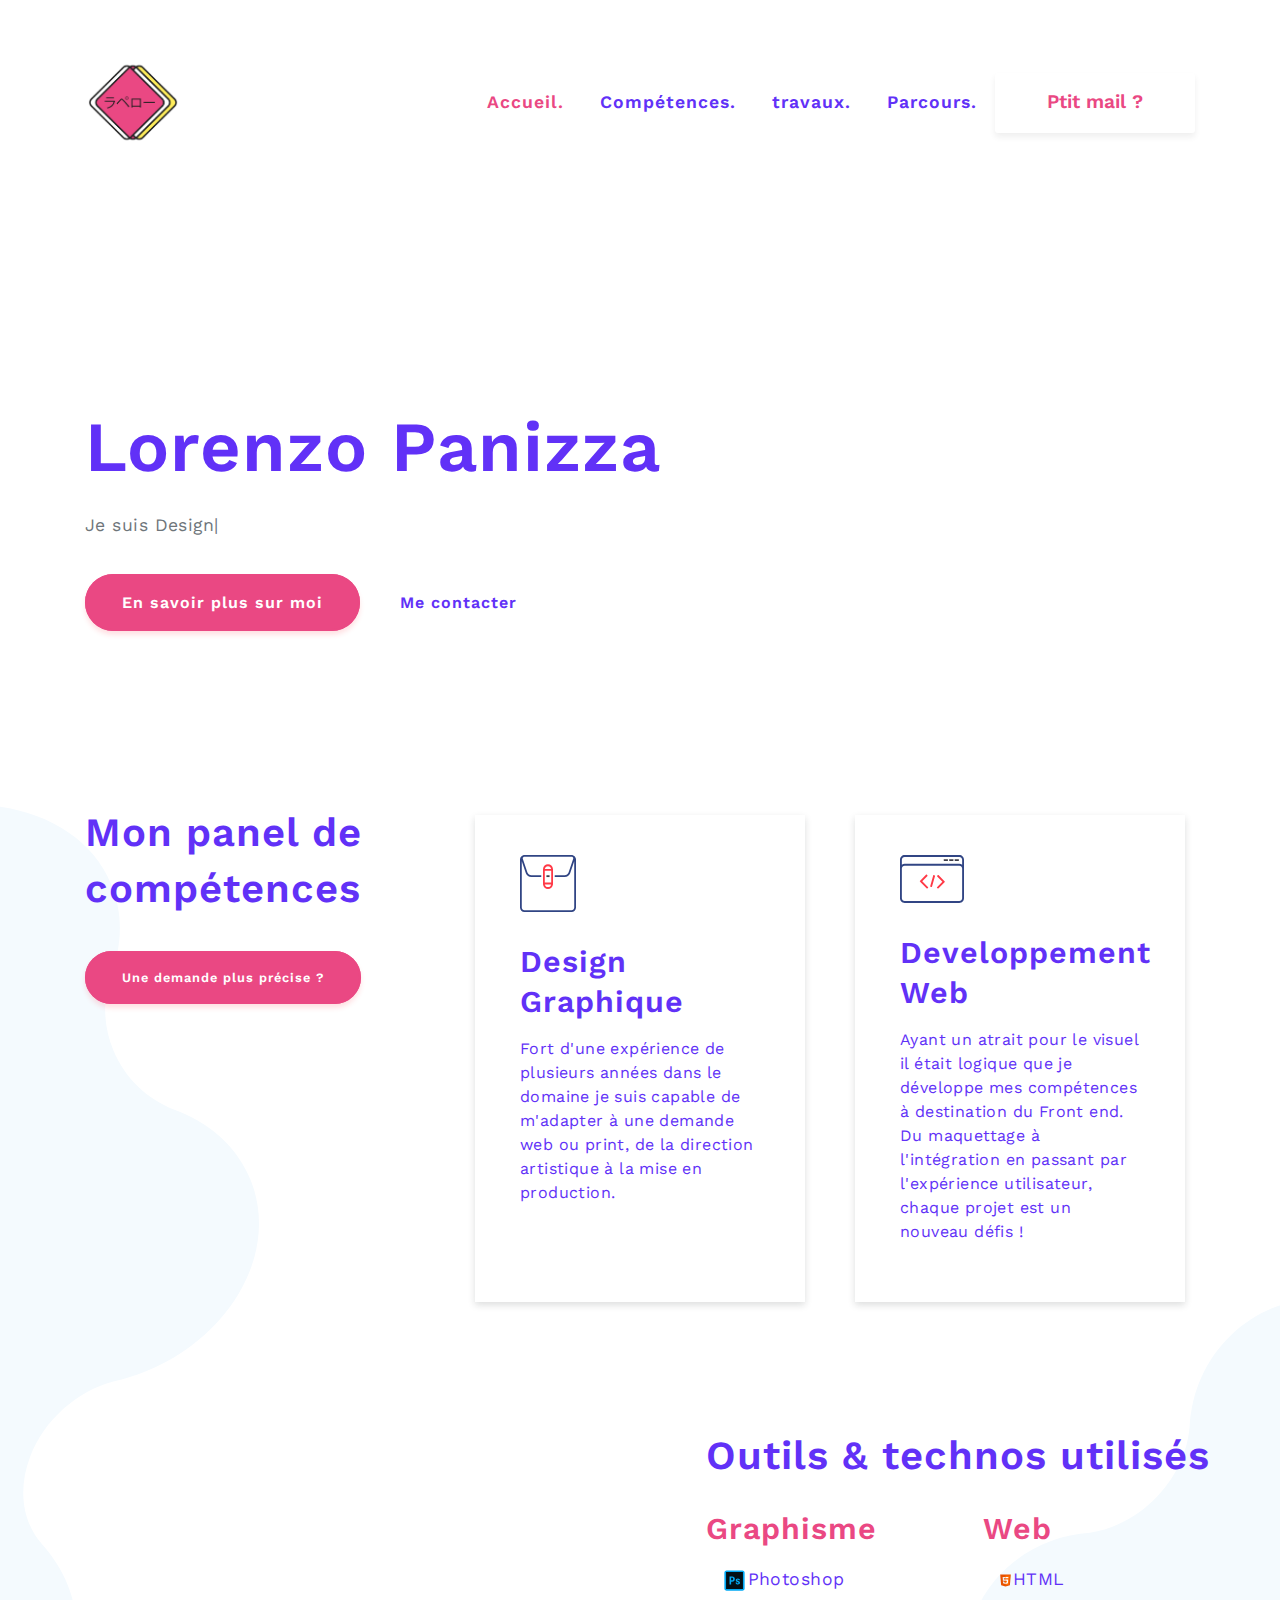
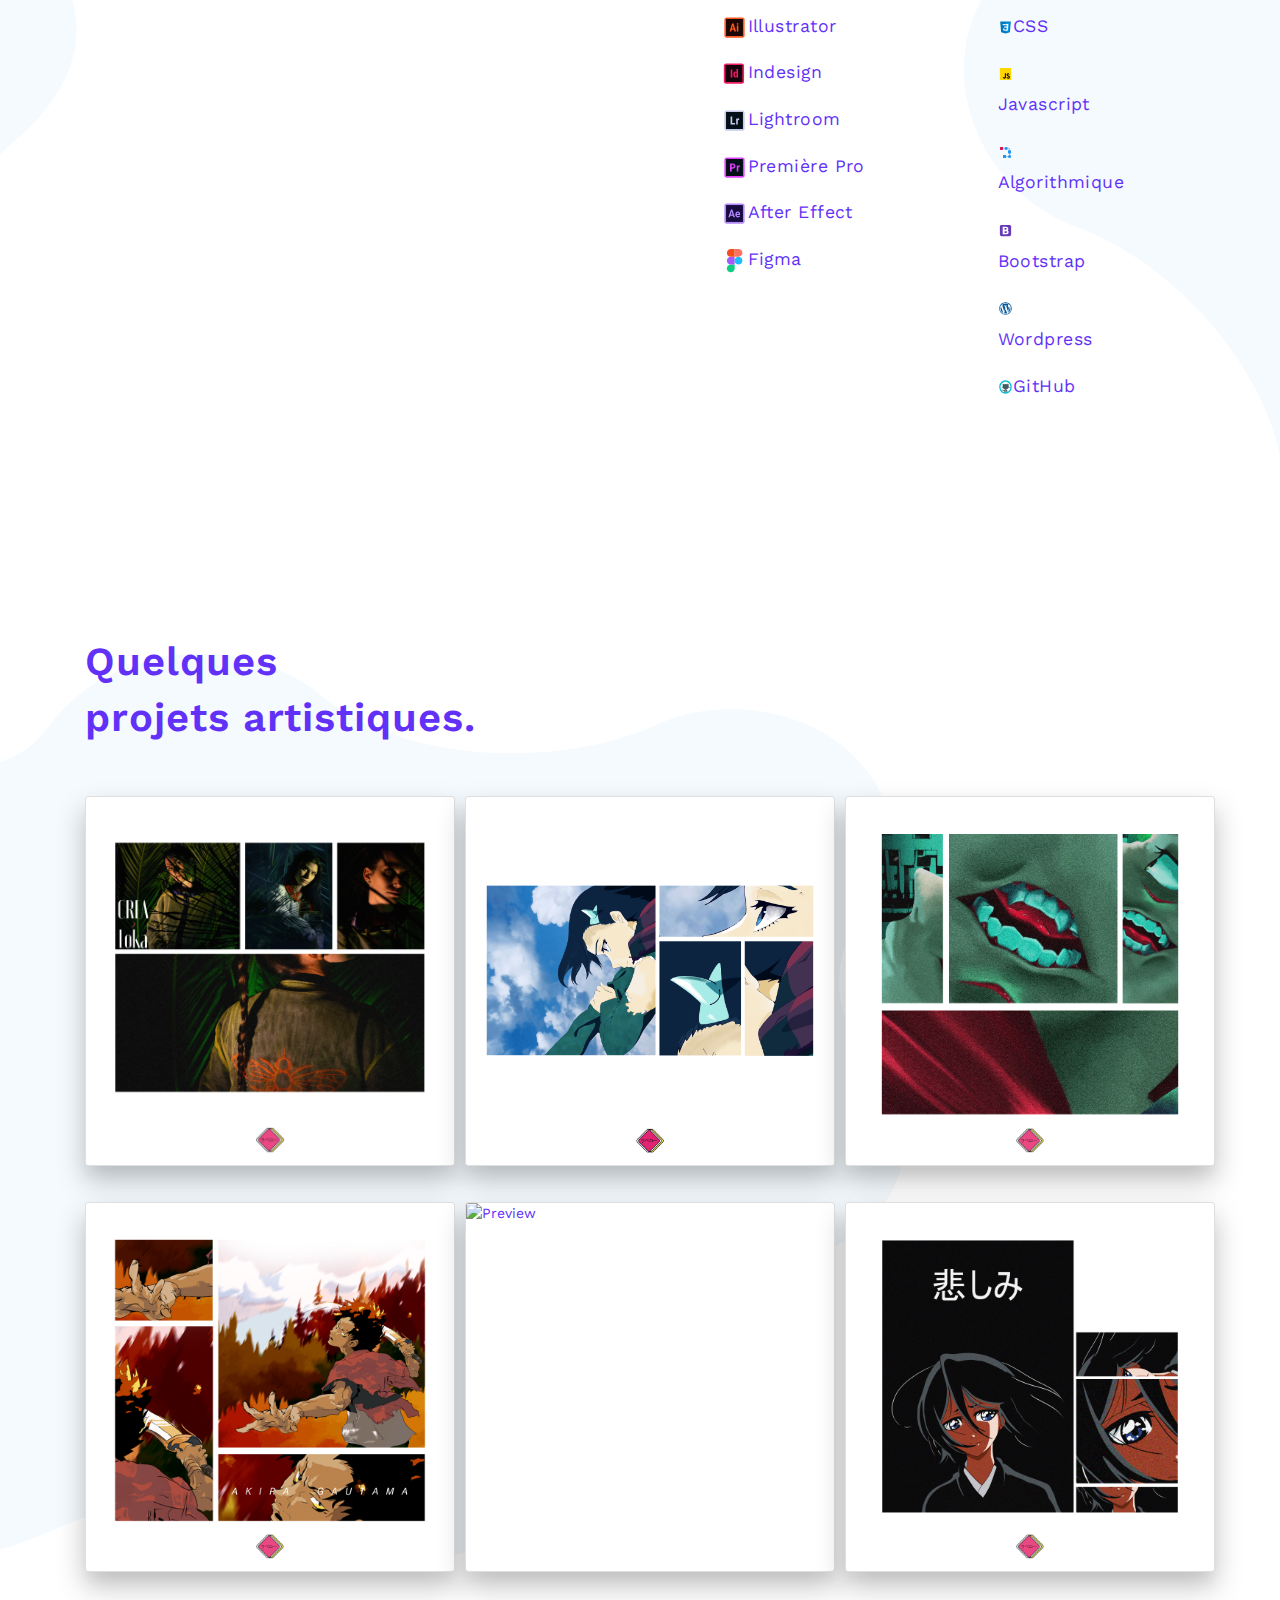
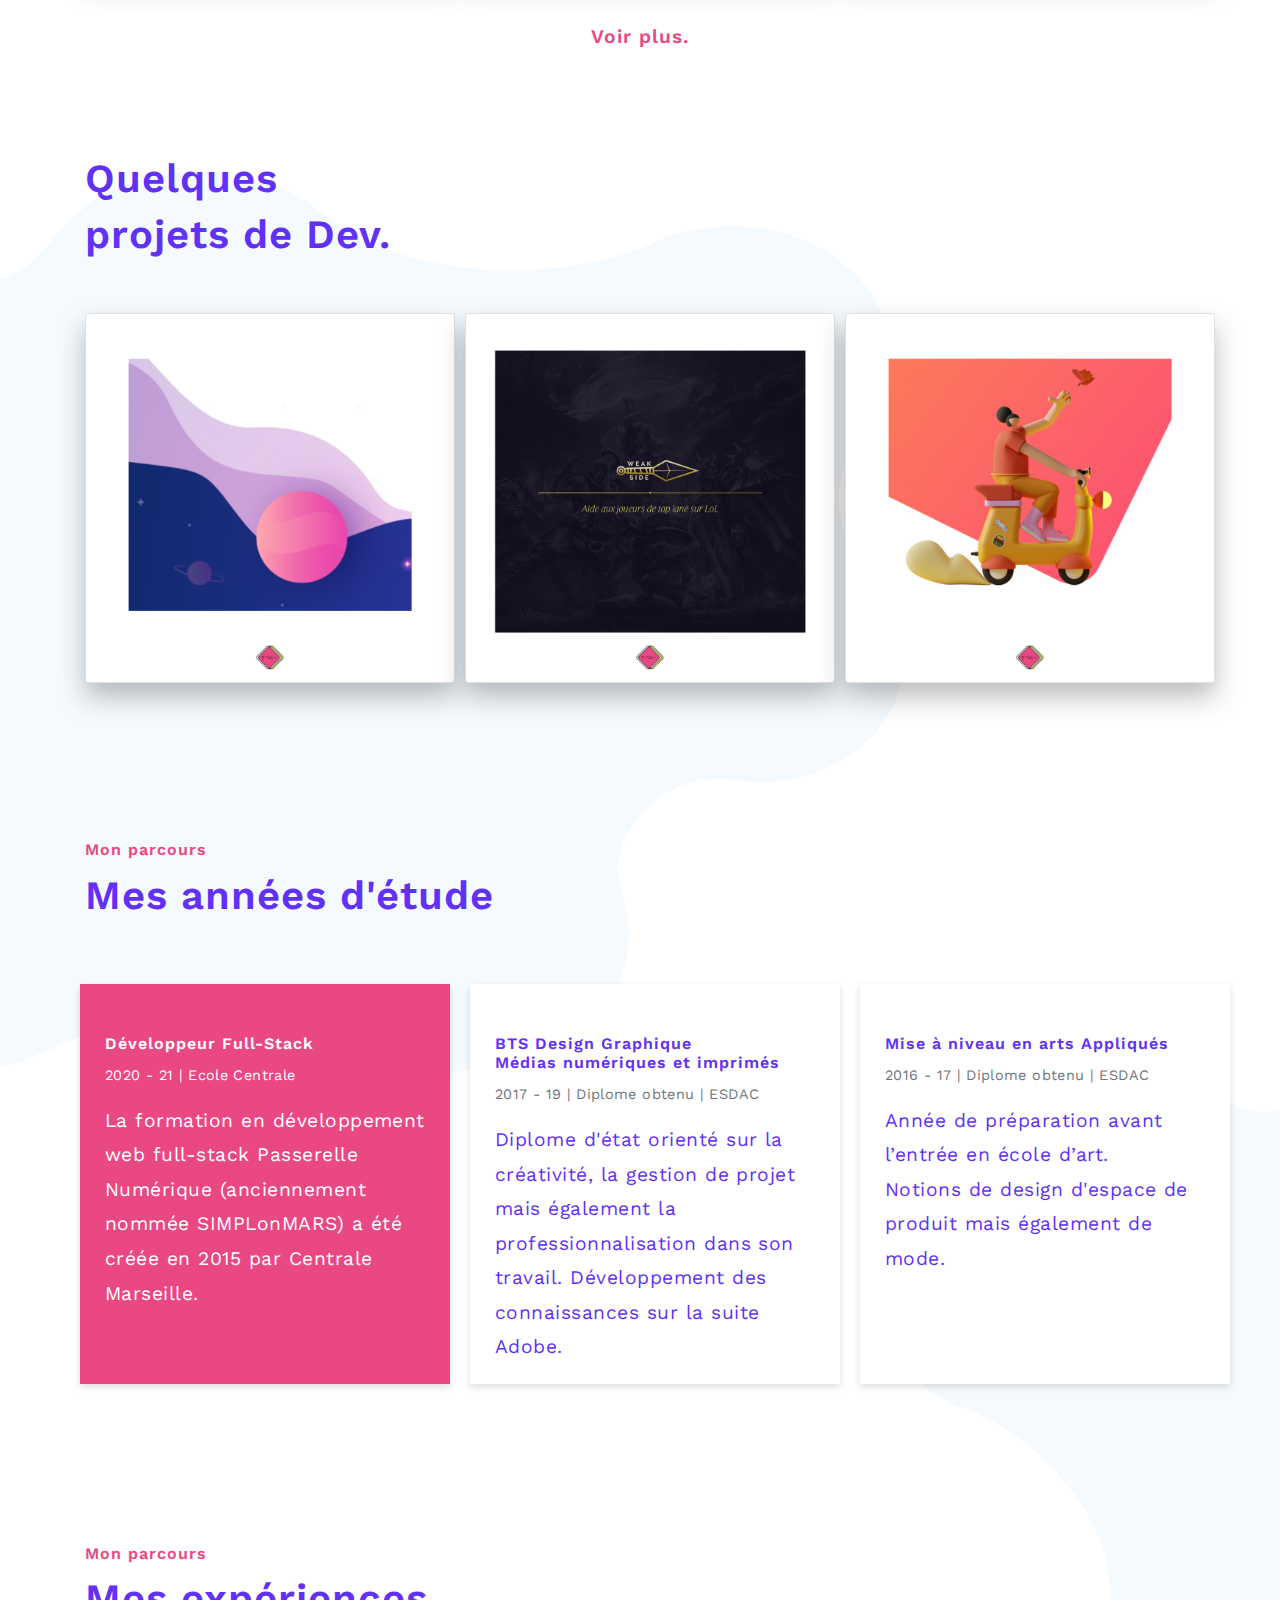
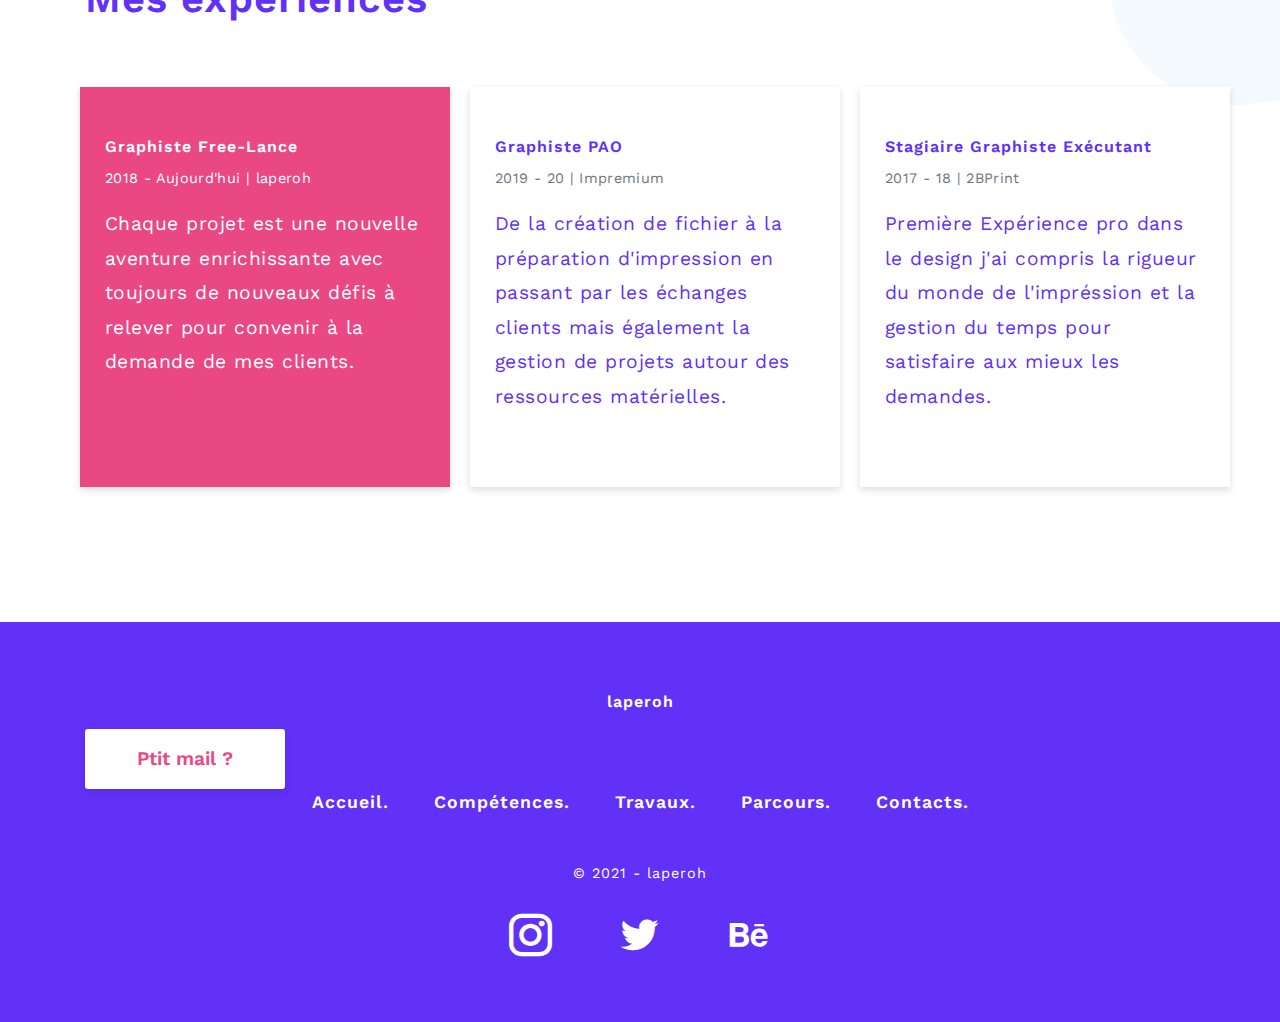
==== index.html @ efb1e1cf "update btn" ====
<!DOCTYPE html>
<html lang="en">

<head>
    <!-- Metas -->
    <meta http-equiv="content-type" content="text/html; charset=utf-8" />
    <meta name="viewport" content="width=device-width, initial-scale=1.0">

    <!-- Links -->
    <link rel="icon" type="image/png" href="images/logo.png" />
    <link href="https://fonts.googleapis.com/css?family=Work+Sans:400,600&display=swap" rel="stylesheet">
    <link rel="stylesheet" href="icofont.min.css">
    <link href="css/bootstrap.min.css" rel="stylesheet" />
    <link href="css/slick.css" rel="stylesheet" />

    <link href="css/main.css" rel="stylesheet" />
    <!-- Document Title -->
    <title>Lorenzo AP | Portfolio</title>
</head>

<body>
    <!-- HEADER SECTION -->
    <header id="home">
        <div class="container">
            <nav class="navbar navbar-expand-lg navbar-light ">

                <a class="navbar-brand" href="#"><img class="logo" src="images/logo.png" alt=""></a>
                <button class="navbar-toggler" type="button" data-toggle="collapse" data-target="#navbarSupportedContent" aria-controls="navbarSupportedContent" aria-expanded="false" aria-label="Toggle navigation">
          <div class="interactive-menu-button">
            <a href="#">
              <span>Menu</span>
            </a>
          </div>
        </button>
                <div class="collapse navbar-collapse" id="navbarSupportedContent">
                    <ul class="navbar-nav mr-auto">
                        <li class="nav-item active">
                            <!-- Nav Link -->
                            <a class="nav-link" data-scroll href="#home">Accueil.<span class="sr-only">(current)</span></a>
                        </li>
                        <li class="nav-item">
                            <!-- Nav Link -->
                            <a class="nav-link" data-scroll href="#about-us">Compétences.</a>
                        </li>
                        <li class="nav-item">
                            <!-- Nav Link -->
                            <a class="nav-link" data-scroll href="#portfolio">travaux.</a>
                        </li>
                        <li class="nav-item">
                            <!-- Nav Link -->
                            <a class="nav-link" data-scroll href="#blog">Parcours.</a>
                        </li>

                    </ul>
                    <form data-scroll href="#contact-us" class="contact-btn form-inline my-2 my-lg-0">
                        <!-- Mail -->
                        <a href="mailto:lorenzoapdesign@hotmail.com"><button>Ptit mail ?</button></a>
                    </form>
                </div>
            </nav>
        </div>
        <!-- Header -->
        <div class="container-fluid hero">
            <img class="hero-img" src="images/anim-header.gif" alt="">
            <div class="container">

                <div class="hero-container" data-aos="fade-in">
                    <h1>Lorenzo Panizza</h1>
                    <p>Je suis <span class="typed" data-typed-items="Designer, Developpeur, Freelancer, Photographe, Astronaute, Mid Laner"></span></p>
                </div>
                </script>
                <!-- Texte header -->

                <div class="hero-btns">
                    <!-- Hero Btn First -->
                    <a data-scroll href="#about-us">En savoir plus sur moi</a>
                    <!-- Hero Btn Second -->
                    <a data-scroll href="#contact-us">Me contacter</a>
                </div>
            </div>
        </div>
    </header>
    <!-- Compétences -->
    <section id="about-us" class="services">
        <div class="container-fluid">
            <div class="side-img">
                <img src="images/aside.svg" alt="">
            </div>
            <div class="side2-img">
                <img src="images/aside2.svg" alt="">
            </div>
            <div class="container">
                <div class="row">
                    <div class="col-12 col-sm-12 col-lg-4 service-txt">
                        <h2>Mon panel de compétences</h2>
                        <div class="hero-btns service-btn">
                            <a data-scroll href="#contact-us">Une demande plus précise ?</a>
                        </div>
                    </div>
                    <div class="col-12 col-sm-6 col-lg-4">
                        <div class="service-box box-set">
                            <img src="images/service-icon1.svg" alt="">
                            <!-- Service Title -->
                            <h3>Design Graphique</h3>
                            <!-- Replace Patch to Image Under -->
                            <p>Fort d'une expérience de plusieurs années dans le domaine je suis capable de m'adapter à une demande web ou print, de la direction artistique à la mise en production.</p>
                        </div>
                    </div>
                    <div class="col-12 col-sm-6 col-lg-4">
                        <div class="service-box box-set">
                            <img src="images/service-icon2.svg" alt="">
                            <!-- Service Title -->
                            <h3>Developpement Web</h3>
                            <!-- Service Info -->
                            <p>Ayant un atrait pour le visuel il était logique que je développe mes compétences à destination du Front end. Du maquettage à l'intégration en passant par l'expérience utilisateur, chaque projet est un nouveau défis !</p>
                        </div>
                    </div>
                </div>
            </div>
        </div>
    </section>
    <!-- ABOUT SECTION -->
    <section class="about">
        <div class="">
            <div class="row">
                <div class="col-6 col-sm-6 col-lg-6 list-div">
                    <img src="images/anim-compétences.gif" alt="">
                </div>

                <div class="col-6 col-sm-6 col-lg-6 list-div">
                    <h2>Outils & technos utilisés</h2>
                    <div class="row">

                        <div class="col-12 col-lg-6">
                            <div class="photobox photobox_type10">
                                <h3 style="color:#ea4883;">Graphisme</h3>
                                <div class="col-8">

                                    <ul>
                                        <li>

                                            <p> <img class="icone-logiciel" src="images/icones/icons8-adobe-photoshop.svg" alt="">Photoshop</p>
                                        </li>
                                        <li>
                                            <p> <img class="icone-logiciel" src="images/icones/icons8-adobe-illustrator.svg" alt="">Illustrator</p>
                                        </li>
                                        <li>
                                            <p><img class="icone-logiciel" src="images/icones/icons8-adobe-indesign.svg" alt="">Indesign</p>
                                        </li>
                                        <li>
                                            <p><img class="icone-logiciel" src="images/icones/icons8-adobe-lightroom.svg" alt="">Lightroom</p>
                                        </li>
                                        <li>
                                            <p><img class="icone-logiciel" src="images/icones/icons8-adobe-premiere-pro.svg" alt="">Première Pro</p>
                                        </li>
                                        <li>
                                            <p><img class="icone-logiciel" src="images/icones/icons8-adobe-after-effects.svg" alt="">After Effect</p>
                                        </li>
                                        <li>
                                            <p> <img class="icone-logiciel" src="images/icones/Figma.svg" alt="">Figma</p>
                                        </li>
                                    </ul>

                                </div>
                            </div>
                        </div>
                        <div class="col-12 col-lg-4 ">
                            <div class="photobox photobox_type10">

                                <h3 style="color:#ea4883;">Web</h3>
                                <div class="col-8">
                                    <ul>
                                        <li>
                                            <p> <img class="icone-logiciel" src="images/icones/icons8-html-5.svg" alt="">HTML</p>
                                        </li>
                                        <li>
                                            <p> <img class="icone-logiciel" src="images/icones/icons8-css3.svg" alt="">CSS</p>
                                        </li>
                                        <li>
                                            <p> <img class="icone-logiciel" src="images/icones/icons8-javascript.svg" alt="">Javascript</p>
                                        </li>
                                        <li>
                                            <p> <img class="icone-logiciel" src="images/icones/icons8-tâches-en-série-96.png" alt="">Algorithmique</p>
                                        </li>
                                        <li>
                                            <p> <img class="icone-logiciel" src="images/icones/icons8-bootstrap.svg" alt="">Bootstrap</p>
                                        </li>
                                        <li>
                                            <p> <img class="icone-logiciel" src="images/icones/icons8-wordpress.svg" alt="">Wordpress</p>
                                        </li>
                                        <li>
                                            <p> <img class="icone-logiciel" src="images/icones/icons8-github.svg" alt="">GitHub</p>
                                        </li>
                                    </ul>

                                </div>
                            </div>
                        </div>
                    </div>
                </div>

            </div>
    </section>
    <!-- PORTFOLIO SECTION GRAPHISME -->
    <section id="portfolio" class="portfolio">
        <div class="container-fluid">
            <div class="portfolio-aside">
                <img src="images/aside3.svg" alt="">
            </div>
            <div class="container">
                <div class="row">
                    <div class="col-12">
                        <h2>Quelques<br>projets artistiques.</h2>
                    </div>
                </div>
                <div class="row">
                    <div class="col-12 col-lg-4 work-box">
                        <div class="photobox photobox_type10">
                            <div class="photobox__previewbox card card-4">
                                <!-- Replace Patch to Image Under -->
                                <img src="images/projets-graphisme/shootingCreaLoka.jpg" class="photobox__preview" alt="Preview">
                                <!-- Replace Image Title Under -->
                                <span class="photobox__label">Shooting Photos | DA</span>
                                <span class="photobox__label" style="top:60%;"><a href="projet/projet1.html" style="color:white">En savoir plus</a></span>
                            </div>
                        </div>
                    </div>
                    <div class="col-12 col-lg-4 work-box">
                        <div class="photobox photobox_type10">
                            <div class="photobox__previewbox card card-4">
                                <!-- Replace Patch to Image Under -->
                                <img src="images/projets-graphisme/noel-dessin.jpg" class="photobox__preview" alt="Preview">
                                <!-- Replace Image Title Under -->
                                <span class="photobox__label">Peinture digitale</span>
                                <span class="photobox__label" style="top:60%;"><a href="" style="color:white">En savoir plus</a></span>
                            </div>
                        </div>
                    </div>
                    <div class="col-12 col-lg-4 work-box">
                        <div class="photobox photobox_type10">
                            <div class="photobox__previewbox card card-4">
                                <!-- Replace Patch to Image Under -->
                                <img src="images/projets-graphisme/itadori-dessin.jpg" class="photobox__preview" alt="Preview">
                                <!-- Replace Image Title Under -->
                                <span class="photobox__label">Peinture digitale</span>
                                <span class="photobox__label" style="top:60%;"><a href="" style="color:white">En savoir plus</a></span>
                            </div>
                        </div>
                    </div>
                </div>
                <div class="row">
                    <div class="col-12 col-lg-4 work-box">
                        <div class="photobox photobox_type10">
                            <div class="photobox__previewbox card card-4">
                                <!-- Replace Patch to Image Under -->
                                <img src="images/projets-graphisme/akira-dessin.jpg" class="photobox__preview" alt="Preview">
                                <!-- Replace Image Title Under -->
                                <span class="photobox__label">Peinture digitale <br>Pochette d'album</span>
                                <span class="photobox__label" style="top:60%;"><a href="" style="color:white">En savoir plus</a></span>
                            </div>
                        </div>
                    </div>
                    <div class="col-12 col-lg-4 work-box">
                        <div class="photobox photobox_type10">
                            <div class="photobox__previewbox card card-4">
                                <!-- Replace Patch to Image Under -->
                                <img src="images/projets-graphisme/akira2-dessin.jpg" class="photobox__preview" alt="Preview">
                                <!-- Replace Image Title Under -->
                                <span class="photobox__label">Peinture digitale <br>Pochette d'album</span>
                                <span class="photobox__label" style="top:60%;"><a href="" style="color:white">En savoir plus</a></span>
                            </div>
                        </div>
                    </div>

                    <div class="col-12 col-lg-4 work-box">
                        <div class="photobox photobox_type10">
                            <div class="photobox__previewbox card card-4">
                                <!-- Replace Patch to Image Under -->
                                <img src="images/projets-graphisme/rukia.jpg" class="photobox__preview" alt="Preview">


                                <!-- Replace Image Title Under -->
                                <span class="photobox__label">Peinture digitale</span>
                                <span class="photobox__label" style="top:60%;"><a href="" style="color:white">En savoir plus</a></span>
                            </div>
                        </div>
                    </div>
                </div>
                <!-- Hidden Images From Portfolio -->
                <div id="hiden-gallery" class="hide">
                    <div class="row">
                        <div class="col-12 col-lg-4 work-box">
                            <div class="photobox photobox_type10">
                                <div class="photobox__previewbox card card-4">
                                    <!-- Replace Patch to Image Under -->
                                    <img src="images/projets-graphisme/mind-typo.jpg" class="photobox__preview" alt="Preview">
                                    <!-- Replace Image Title Under -->
                                    <span class="photobox__label">Travail Typographique</span>
                                    <span class="photobox__label" style="top:60%;"><a href="" style="color:white">En savoir plus</a></span>
                                </div>
                            </div>
                        </div>

                        <div class="col-12 col-lg-4 work-box">
                            <div class="photobox photobox_type10">
                                <div class="photobox__previewbox card card-4">
                                    <!-- Replace Patch to Image Under -->
                                    <img src="images/projets-graphisme/dexter-typo.jpg" class="photobox__preview" alt="Preview">
                                    <!-- Replace Image Title Under -->
                                    <span class="photobox__label">Travail Typographique</span>
                                    <span class="photobox__label" style="top:60%;"><a href="" style="color:white">En savoir plus</a></span>
                                </div>
                            </div>
                        </div>
                        <div class="col-12 col-lg-4 work-box">
                            <div class="photobox photobox_type10">
                                <div class="photobox__previewbox card card-4">
                                    <!-- Replace Patch to Image Under -->
                                    <img src="images/projets-graphisme/lucifer-typo.jpg" class="photobox__preview" alt="Preview">
                                    <!-- Replace Image Title Under -->
                                    <span class="photobox__label">Travail Typographique</span>
                                    <span class="photobox__label" style="top:60%;"><a href="" style="color:white">En savoir plus</a></span>
                                </div>
                            </div>
                        </div>

                    </div>
                </div>
            </div>
        </div>
        </div>
        <div class="row">
            <div class="col-12 more-btn">
                <!-- Show Me More/Less Button -->
                <a class="more-btn-inside">Voir plus.</a>
            </div>
        </div>

    </section>
    <!-- PORTFOLIO SECTION Dev -->

    <section id="portfolio" class="portfolio mb-5">
        <div class="container-fluid mb-5">
            <div class="portfolio-aside">
                <img src="images/aside3.svg" alt="">
            </div>
            <div class="container">
                <div class="row">
                    <div class="col-12">
                        <h2>Quelques<br>projets de Dev.</h2>
                    </div>
                </div>
                <div class="row">
                    <div class="col-12 col-lg-4 work-box">
                        <div class="photobox photobox_type10">
                            <div class="photobox__previewbox card card-4">
                                <!-- Replace Patch to Image Under -->
                                <img src="images/projets-dev/scope.jpg" class="photobox__preview" alt="Preview">
                                <!-- Replace Image Title Under -->
                                <span class="photobox__label"><a class="projet-dev-a" href="https://pn-promo7.github.io/ecommerce-lorenzoaper/">Ouvrir le site</a></span>
                                <span class="photobox__label" style="top:60%;"><a href="" style="color:white">En savoir plus</a></span>

                            </div>
                        </div>
                    </div>
                    <div class="col-12 col-lg-4 work-box">
                        <div class="photobox photobox_type10">
                            <div class="photobox__previewbox card card-4">
                                <!-- Replace Patch to Image Under -->
                                <img src="images/projets-dev/weakside.jpg" class="photobox__preview" alt="Preview">
                                <!-- Replace Image Title Under -->
                                <span class="photobox__label"><a class="projet-dev-a" href="https://weakside.fr/">Ouvrir le site</a></span>
                                <span class="photobox__label" style="top:60%;"><a href="" style="color:white">En savoir plus</a></span>
                            </div>
                        </div>
                    </div>
                    <div class="col-12 col-lg-4 work-box">
                        <div class="photobox photobox_type10">
                            <div class="photobox__previewbox card card-4">
                                <!-- Replace Patch to Image Under -->
                                <img src="images/projets-dev/trackit.jpg" class="photobox__preview" alt="Preview">
                                <!-- Replace Image Title Under -->
                                <span class="photobox__label"><a class="projet-dev-a" href="https://dev-trackit.pantheonsite.io/">Ouvrir le site</a></span>
                                <span class="photobox__label" style="top:60%;"><a href="" style="color:white">En savoir plus</a></span>
                            </div>
                        </div>
                    </div>
                </div>
                <div class="row">
                </div>
                <!-- Hidden Images From Portfolio
                <div id="hiden-gallery" class="hide">
                    <div class="row">
                        <div class="col-12 col-lg-4 work-box">
                            <div class="photobox photobox_type10">
                                <div class="photobox__previewbox card card-4">
                                   
                                    <p>Eh bah non lol</p>
                                   
                                    </span>
                                </div>
                            </div>
                        </div>
                    </div>
                </div>

            </div>
        </div>
        </div>
        </div>
        </div> -->
                <!-- <div class="row">
            <div class="col-12 more-btn">
                 Show Me More/Less Button 
                <a class="more-btn-inside">Voir plus.</a>
            </div>
        </div> -->

    </section>





    <!-- BLOG SECTION -->
    <section id="blog" class="blog mt-5">
        <div class="container-fluid mt-5">
            <div class="blog-aside">
                <img src="images/aside4.svg" alt="">
            </div>
            <div class="container">
                <div class="row">
                    <div class="col-12">
                        <h5>Mon parcours</h5>
                        <h2>Mes années d'étude</h2>
                    </div>
                </div>
                <div id="blog-drag" class="row blog-slider">
                    <div class="col-12 col-lg-4 blog-box blog-first">
                        <!-- Blog Post Title -->
                        <h6>Développeur Full-Stack</h6>
                        <!-- Blog Post Date -->
                        <p>2020 - 21 | Ecole Centrale</p>
                        <!-- Blog Post -->
                        <p>La formation en développement web full-stack Passerelle Numérique (anciennement nommée SIMPLonMARS) a été créée en 2015 par Centrale Marseille.</p>
                    </div>
                    <div class="col-12 col-lg-4 blog-box">
                        <!-- Blog Post Title -->
                        <h6>BTS Design Graphique <br>Médias numériques et imprimés</h6>
                        <!-- Blog Post Date -->
                        <p>2017 - 19 | Diplome obtenu | ESDAC</p>
                        <!-- Blog Post -->
                        <p>Diplome d'état orienté sur la créativité, la gestion de projet mais également la professionnalisation dans son travail. Développement des connaissances sur la suite Adobe.</p>
                    </div>
                    <div class="col-12 col-lg-4 blog-box">
                        <!-- Blog Post Title -->
                        <h6>Mise à niveau en arts Appliqués</h6>
                        <!-- Blog Post Date -->
                        <p>2016 - 17 | Diplome obtenu | ESDAC</p>
                        <!-- Blog Post -->
                        <p>Année de préparation avant l’entrée en école d’art. <br>Notions de design d'espace de produit mais également de mode.</p>
                    </div>
                    <!-- Blog Section to be showed on Drag  -->
                    <div class="col-12 col-lg-4 blog-box hiden-blog hide-blog">
                        <!-- Blog Post Title -->
                        <h6> Baccalaureat STMG | Option Mercatique</h6>
                        <!-- Blog Post Date -->
                        <p>2015 - 16</p>
                        <!-- Blog Post -->
                        <p>Découverte des principes fondamentaux de l'activité commerciale : Marketing, analyse de marché, offre de produits et de services et la communication commerciale.</p>
                    </div>

                </div>
            </div>
    </section>
    <section id="blog" class="blog">
        <div class="container">
            <div class="row">
                <div class="col-12">
                    <h5>Mon parcours</h5>
                    <h2>Mes expériences</h2>
                </div>
            </div>
            <div id="blog-drag" class="row blog-slider">
                <div class="col-12 col-lg-4 blog-box blog-first">
                    <!-- Blog Post Title -->
                    <h6>Graphiste Free-Lance</h6>
                    <!-- Blog Post Date -->
                    <p>2018 - Aujourd'hui | laperoh</p>
                    <!-- Blog Post -->
                    <p>Chaque projet est une nouvelle aventure enrichissante avec toujours de nouveaux défis à relever pour convenir à la demande de mes clients.</p>
                </div>
                <div class="col-12 col-lg-4 blog-box">
                    <!-- Blog Post Title -->
                    <h6>Graphiste PAO</h6>
                    <!-- Blog Post Date -->
                    <p>2019 - 20 | Impremium</p>
                    <!-- Blog Post -->
                    <p>De la création de fichier à la préparation d'impression en passant par les échanges clients mais également la gestion de projets autour des ressources matérielles.</p>
                </div>
                <div class="col-12 col-lg-4 blog-box">
                    <!-- Blog Post Title -->
                    <h6>Stagiaire Graphiste Exécutant</h6>
                    <!-- Blog Post Date -->
                    <p>2017 - 18 | 2BPrint</p>
                    <!-- Blog Post -->
                    <p>Première Expérience pro dans le design j'ai compris la rigueur du monde de l'impréssion et la gestion du temps pour satisfaire aux mieux les demandes.</p>
                </div>
                <!-- Blog Section to be showed on Drag  -->
                <div class="col-12 col-lg-4 blog-box hiden-blog hide-blog">
                    <!-- Blog Post Title -->
                    <h6>Illustrateur</h6>
                    <!-- Blog Post Date -->
                    <p>2016 - 18</p>
                    <!-- Blog Post -->
                    <p>Création et vente de tableaux originaux produits par mes soins. De l'impression sur plexiglass mais aussi des toiles. Ce projet fut l'occasion de mettre en oeuvre mes compétences commerciales.</p>
                </div>

            </div>
        </div>
    </section>


    <!-- CONTACT SECTION -->
    <!-- <section id="contact-us" class="contact">
        <div class="container">
            <div class="row">
                <div class="col-12">
                    <h5>Me contacter</h5>
                    <h2>Pour plus de renseignements</h2>
                </div>
            </div>
            <div class="row">
                <div class="col-12 col-lg-6 email">
                    <input placeholder="Votre email" type="email" id="email" pattern=".+@globex.com" size="30" required>
                </div>
                <div class="col-12 col-lg-6 email">
                    <input placeholder="Sujet" type="subject" id="subject" size="30" required>
                </div>
            </div>
            <div class="row">
                <div class="col-12 message">
                    <textarea id="message" name="message" rows="5" cols="1">Votre message...</textarea>
                </div>
                <div class="col-12">
                    <div class="hero-btns contact-btn">
                         Send Message Btn -->
    <!-- <a href="#">Envoyer</a>
                    </div>
                </div>
            </div>
        </div>
    </section> -->
    <!-- FOOTER SECTION -->
    <footer>
        <div class="container">
            <div class="row">
                <div class="col-12">
                    <h5>laperoh</h5>
                    <form data-scroll href="#contact-us" class="contact-btn form-inline my-2 my-lg-0">
                        <!-- Mail -->
                        <a href="mailto:lorenzoapdesign@hotmail.com"><button>Ptit mail ?</button></a>
                    </form>
                    <ul class="contact-nav">
                        <li><a data-scroll href="#home">Accueil.</a></li>
                        <li><a data-scroll href="#about-us">Compétences.</a></li>
                        <li><a data-scroll href="#portfolio">Travaux.</a></li>
                        <li><a data-scroll href="#blog">Parcours.</a></li>
                        <li><a data-scroll href="#contact-us">Contacts.</a></li>
                    </ul>
                    <h6>© 2021 - laperoh</h6>
                    <ul class="social">
                        <li><a href="http://instagram.com/lorenzoape/"><i class="icofont-instagram"></i></a></li>
                        <li><a href="https://twitter.com/Lorenzo20372181"><i class="icofont-twitter"></i></a></li>
                        <li><a href="https://www.behance.net/lorenzoap"><i class="icofont-behance"></i></a></li>
                    </ul>
                </div>
            </div>
        </div>
    </footer>
    <!-- Scripts -->
    <script src="https://code.jquery.com/jquery-3.2.1.slim.min.js" integrity="sha384-KJ3o2DKtIkvYIK3UENzmM7KCkRr/rE9/Qpg6aAZGJwFDMVNA/GpGFF93hXpG5KkN" crossorigin="anonymous"></script>
    <script src="https://cdnjs.cloudflare.com/ajax/libs/popper.js/1.11.0/umd/popper.min.js" integrity="sha384-b/U6ypiBEHpOf/4+1nzFpr53nxSS+GLCkfwBdFNTxtclqqenISfwAzpKaMNFNmj4" crossorigin="anonymous"></script>
    <script src="js/bootstrap.min.js"></script>
    <script src="js/slick.min.js"></script>
    <script src="js/smooth-scroll.min.js"></script>
    <script src="assets/vendor/jquery/jquery.min.js"></script>
    <script src="assets/vendor/bootstrap/js/bootstrap.bundle.min.js"></script>
    <script src="assets/vendor/jquery.easing/jquery.easing.min.js"></script>
    <script src="assets/vendor/php-email-form/validate.js"></script>
    <script src="assets/vendor/waypoints/jquery.waypoints.min.js"></script>
    <script src="assets/vendor/counterup/counterup.min.js"></script>
    <script src="assets/vendor/isotope-layout/isotope.pkgd.min.js"></script>
    <script src="assets/vendor/venobox/venobox.min.js"></script>
    <script src="assets/vendor/owl.carousel/owl.carousel.min.js"></script>
    <script src="assets/vendor/typed.js/typed.min.js"></script>
    <script src="assets/vendor/aos/aos.js"></script>
    <script src="js/main.js"></script>
    <!-- Scripts Ends -->
</body>

</html>
---- css/main.css ----
/*-----------------------------------------------------------
    Theme Name: Doob | Simple Agency HTML Template
    Description: Simple Agency HTML Template
    Author: Graphberry
    Author URI: https://www.graphberry.com/
    Version: 1.0
-------------------------------------------------------------*/


/*-----------------------------------------------------------
    1  General Styles
    2  Typography
    3  Buttons & Links 
    4  Header
    5  Services
    6  About  
    7  Portfolio
    8  Blog
    9  Contact
    10 Footer
    11 Responsive 
-------------------------------------------------------------*/


/*-----------------------------------------------------------
    1. General Styles 
-------------------------------------------------------------*/

* {
    margin: 0;
    padding: 0;
}

html {
    -webkit-box-sizing: border-box;
    -moz-box-sizing: border-box;
    box-sizing: border-box;
}

*,
*:before,
*:after {
    -webkit-box-sizing: inherit;
    -moz-box-sizing: inherit;
    box-sizing: inherit;
}

a {
    font-weight: 600;
    color: #6131F7;
    text-decoration: none;
    letter-spacing: 1px;
    position: relative;
}

a:focus,
a:hover {
    color: rgba(44, 44, 44, 0.8);
    text-decoration: none;
}

img {
    max-width: 100%;
    height: auto;
}

ul {
    list-style-type: none;
}

.icone-logiciel {
    width: 17%;
}

h1,
.h1,
h2,
.h2,
h3,
.h3,
h4,
.h4,
h5,
.h5,
h6,
.h6 {
    color: #6131F7;
    font-weight: 600;
    letter-spacing: 1px;
}

:active,
:focus {
    outline: none !important;
}

.col-8 {
    max-width: 76.666667%;
}


/*-----------------------------------------------------------
  2. Typography 
------------------------------------------------------------*/

body {
    color: #6131F7;
    font-family: 'Work Sans', sans-serif;
    font-size: 14px;
    font-weight: 400;
    overflow-x: hidden;
    transition: opacity 1s;
    min-width: 330px;
}

h1,
.h1 {
    font-size: 4.4rem;
    margin-bottom: 20px;
}

h2,
.h2 {
    font-size: 2.5rem;
    line-height: 3.5rem;
    margin-bottom: 50px;
}

.about h2 {
    margin-bottom: 25px;
}

h3,
.h3 {
    font-size: 1.9rem;
    line-height: 2.5rem;
    margin-bottom: 15px;
}

h4,
.h4 {
    font-size: 24px;
}

h5,
.h5 {
    font-size: 1rem;
    color: #ea4883;
}

h6,
.h6 {
    font-size: 1rem;
    margin-bottom: 10px;
}

.about p {
    color: #6131F7;
}

p {
    font-size: 1.1rem;
    line-height: 1.8;
    color: #6E757A;
    margin-bottom: 15px;
    letter-spacing: 0.025em;
}


/*-----------------------------------------------------------
  3. Buttons & Links
-------------------------------------------------------------*/

.contact-btn button {
    width: 200px;
    height: 60px;
    border: 0px;
    -webkit-box-shadow: 0px 4px 6px 0px rgba(30, 32, 33, 0.07);
    -moz-box-shadow: 0px 4px 6px 0px rgba(30, 32, 33, 0.07);
    box-shadow: 0px 4px 6px 0px rgba(30, 32, 33, 0.07);
    background-color: #fff;
    border-radius: 3px;
    font-size: 1.2rem;
    font-family: 'Work Sans', sans-serif;
    font-weight: 600;
    color: #ea4883;
}

.contact-btn i {
    font-size: 2rem;
    width: 100px;
    height: 100px;
    color: #ea4883;
}

.hero-btns a:first-child {
    background-color: #ea4883;
    border: 2px solid #ea4883;
    color: #fff;
    padding: 17px 35px;
    font-size: 1.0rem;
    border-radius: 30px;
    -webkit-box-shadow: 0px 4px 5px 0px rgba(255, 57, 70, 0.15);
    -moz-box-shadow: 0px 4px 5px 0px rgba(255, 57, 70, 0.15);
    box-shadow: 0px 4px 5px 0px rgba(255, 57, 70, 0.15);
}

.hero-btns a:first-child:hover {
    background-color: #fff;
    border: 2px solid #ea4883;
    color: #6131F7;
    padding: 17px 35px;
    font-size: 1.0rem;
    border-radius: 30px;
    transition: all 0.3s ease;
}

.hero-btns a:last-child {
    color: #6131F7;
    padding: 17px 35px;
    font-size: 1.0rem;
}

.hero-btns a:last-child:hover {
    color: #ea4883;
    transition: all 0.3s ease;
}

.navbar-light .navbar-toggler {
    color: #6131F7;
    border: none;
}

.navbar-toggler {
    padding: .5rem 1.2rem .25rem 0rem;
    font-size: 1.25rem;
    line-height: 1;
    background-color: transparent;
    border: 1px solid transparent;
    border-radius: .25rem;
}

.interactive-menu-button {
    position: relative;
}

.interactive-menu-button a {
    width: 20px;
    height: 20px;
    display: block;
    position: relative;
}

.interactive-menu-button a span {
    height: 4px;
    position: absolute;
    background: #6131F7;
    text-indent: -999em;
    width: 100%;
    top: 6px;
    transition: all 0.5s cubic-bezier(0, 0.275, 0.125, 1);
}

.interactive-menu-button a span:before,
.interactive-menu-button a span:after {
    content: '';
    height: 4px;
    background: #6131F7;
    width: 100%;
    position: absolute;
    top: -6px;
    left: 0;
    transition: all 0.5s cubic-bezier(0, 0.275, 0.125, 1);
}

.interactive-menu-button a span:after {
    top: 6px;
}

.interactive-menu-button a.active span {
    background: transparent;
}

.interactive-menu-button a.active span:before {
    transform: translateY(6px) translateX(1px) rotate(45deg);
}

.interactive-menu-button a.active span:after {
    transform: translateY(-6px) translateX(1px) rotate(-45deg);
}

.navbar-nav .dropdown-menu {
    text-align: center;
    border: 0;
    background-color: #6131F7;
}

.navbar-nav .dropdown-menu a {
    color: #fff;
    cursor: pointer;
    font-size: 1.3rem;
    margin: 10px 0px;
}

.dropdown-item:focus,
.dropdown-item:hover {
    color: #ea4883!important;
    text-decoration: none;
    background-color: #6131F7;
}

.service-btn a {
    color: #fff!important;
    font-size: 0.8rem!important;
}

.service-btn a:hover {
    color: #ea4883!important;
}

.more-btn {
    text-align: center;
    margin: 15px 0px 100px 0px;
}

.more-btn a {
    font-size: 1.2rem;
    color: #ea4883!important;
    cursor: pointer;
    padding: 20px 30px;
}

.more-btn a:hover {
    color: #6131F7!important;
}

.contact-btn {
    text-align: center;
    margin-top: 70px;
}

.contact-btn a {
    color: #fff!important;
}

.contact-btn a:hover {
    color: #6131F7!important;
}

.savoirPlus {
    top: 60%;
}


/*-----------------------------------------------------------
  4. Header
-------------------------------------------------------------*/

.navbar-light .navbar-nav .nav-link {
    color: #6131F7;
    font-size: 1.1rem;
}

.hero-btns {
    margin-bottom: 350px;
}

.navbar-light .navbar-nav .active>.nav-link,
.navbar-light .navbar-nav .nav-link.active,
.navbar-light .navbar-nav .nav-link.show,
.navbar-light .navbar-nav .show>.nav-link {
    color: #ea4883;
}

.navbar {
    padding: 50px 0 0 0;
}

.logo {
    width: 35%;
}

.navbar-light .navbar-brand {
    margin-right: 10%;
    width: 25%;
}

.nav-item {
    padding: 0 10px;
}

.navbar-light .navbar-nav .nav-link:focus,
.navbar-light .navbar-nav .nav-link:hover {
    color: #ea4883;
}

.hero img {
    position: absolute;
    top: 266px;
    right: 265px;
    z-index: -9;
    margin-top: 30px;
    width: 25%;
}

.hero h1 {
    margin-top: 250px;
}

.hero p {
    margin-bottom: 50px;
}

.box-set {
    height: 487px;
}


/*-----------------------------------------------------------
  5. Services
-------------------------------------------------------------*/

.services {
    padding: 50px 0px;
}

.services p {
    font-size: 1.0rem;
    color: #6131F7;
    line-height: 1.5rem;
}

.side-img img {
    position: absolute;
    left: -20px;
}

.side2-img img {
    position: absolute;
    right: -20px;
    top: 1300px;
}

.service-box {
    background-color: #fff;
    padding: 40px 45px;
    margin: 10px;
    -webkit-box-shadow: 0px 3px 7px 0px rgba(28, 31, 33, 0.15);
    -moz-box-shadow: 0px 3px 7px 0px rgba(28, 31, 33, 0.15);
    box-shadow: 0px 3px 7px 0px rgba(28, 31, 33, 0.15);
    min-height: 400px;
}

.service-box img {
    margin-bottom: 30px;
}


/*-----------------------------------------------------------
  6. About
-------------------------------------------------------------*/

.about {
    margin-bottom: 150px;
}


/*-----------------------------------------------------------
 7. Portfolio
-------------------------------------------------------------*/

.portfolio-aside img {
    margin-top: 20px;
    position: absolute;
    left: -20px;
}

.work-box {
    margin-bottom: 30px;
}

.work-box img {
    width: 370px;
    height: 370px;
}

.card {
    background: #fff;
    display: inline-block;
    height: 370px;
    position: relative;
    width: 370px;
}

.projet-dev-a {
    color: white;
}

.projet-dev-a:hover {
    color: white;
}

.card-4 {
    box-shadow: 0 14px 28px rgba(0, 0, 0, 0.25), 0 10px 10px rgba(0, 0, 0, 0.020);
}

.cover {
    width: 100%;
}

span h1 {
    position: absolute;
    top: 5%;
    left: 5%;
    color: azure;
}

.cover-p {
    position: absolute;
    margin-top: 25%;
    left: 16%;
    text-align: justify;
    color: azure;
}

.cover-col {
    margin: 0;
    padding: 0;
}

.btn-retour {
    position: absolute;
    margin-top: 25%;
    left: 15%;
    margin: 0%;
}


/* Portfolio Gallery Hover */

.photobox {
    display: inline-block;
}

.photobox__previewbox {
    position: relative;
    overflow: hidden;
}

.photobox__preview {
    display: block;
    max-width: 100%;
}

.photobox__previewbox:before {
    content: "";
}

.photobox_type10 .photobox__previewbox:before {
    width: 0;
    height: 0;
    padding: 25%;
    background-color: #6131F7;
    opacity: 0.8;
    border-radius: 50%;
    position: absolute;
    top: 50%;
    left: 50%;
    transition: transform calc(var(--photoboxAnimationDuration, .8s) / 2) ease;
    will-change: transform;
    transform: translate(-50%, -50%) scale(0);
}

.photobox_type10:hover .photobox__previewbox:before {
    transform: translate(-50%, -50%) scale(4);
    transition-duration: var(--photoboxAnimationDuration, .8s);
}

.photobox_type10 .photobox__label {
    width: 95%;
    text-align: center;
    opacity: 0;
    transition: opacity calc(var(--photoboxAnimationDuration, .8s) / 4) cubic-bezier(0.71, 0.05, 0.29, 0.9), transform calc(var(--photoboxAnimationDuration, .8s) / 4) cubic-bezier(0.71, 0.05, 0.29, 0.9);
    will-change: opacity, transform;
    position: absolute;
    top: 50%;
    left: 50%;
    transform: translate(-50%, 200%);
    z-index: 3;
    color: #fff;
    font-family: 'Work Sans', sans-serif;
    font-weight: 600;
    font-size: 1.1rem;
}

.photobox_type10:hover .photobox__label {
    opacity: 1;
    transform: translate(-50%, -50%);
    transition-duration: calc(var(--photoboxAnimationDuration, .8s) / 2);
    transition-delay: calc(var(--photoboxAnimationDuration, .8s) / 4);
}

.hide {
    display: none;
    transition: all 0.3s ease;
}


/*-----------------------------------------------------------
  8. Blog
-------------------------------------------------------------*/

.blog-aside img {
    position: absolute;
    right: -20px;
    margin-top: 200px;
}

.blog {
    padding: 25px 0px;
    margin-bottom: 100px;
}

.blog-box {
    background-color: #fff;
    height: 400px;
    max-width: 370px;
    padding: 50px 25px;
    -webkit-box-shadow: 0px 3px 7px 0px rgba(28, 31, 33, 0.15);
    -moz-box-shadow: 0px 3px 7px 0px rgba(28, 31, 33, 0.15);
    box-shadow: 0px 3px 7px 0px rgba(28, 31, 33, 0.15);
    margin: 10px;
}

.blog-box p:nth-child(2) {
    font-size: 0.9rem;
    color: #6E757A!important;
}

.blog-box p:nth-child(3) {
    font-size: 1.2rem;
    color: #6131F7;
}

.slick-prev {
    position: absolute;
    right: 60px;
    top: -50px;
}

.slick-next {
    position: absolute;
    right: 10px;
    top: -50px;
}

.blog-slider button {
    font-size: 3rem;
    border: none;
    background-color: #fff;
    color: #BBBBBC;
}

.blog-slider button:hover {
    color: #6131F7;
    transition: all 0.3s ease;
}

.blog-first {
    background-color: #ea4883;
}

.blog-first h6 {
    color: #fff;
}

.blog-first p:nth-child(2) {
    color: #fff!important;
}

.blog-first p:nth-child(3) {
    color: #fff;
}

#blog-drag {
    flex-wrap: nowrap;
}

.hide-blog {
    display: none;
}

#blog-btn {
    color: #ea4883;
    font-size: 1.2rem;
    font-family: 'Work Sans', sans-serif;
    font-weight: 600;
    background-color: #fff;
    border: none;
    margin-top: 20px;
}

#blog-btn:hover {
    color: #6131F7;
}

.hide-me {
    display: none;
}


/*-----------------------------------------------------------
  9. Contact
-------------------------------------------------------------*/

.contact {
    max-height: 550px;
}

.email input {
    width: 100%;
    height: 60px;
    background-color: #F4FAFE;
    border: none;
    padding: 0px 20px;
    color: #6131F7;
    font-weight: 600;
    margin-bottom: 15px;
}

::-webkit-input-placeholder {
    /* Chrome/Opera/Safari */
    color: #6131F7;
    font-weight: 600;
}

::-moz-placeholder {
    /* Firefox 19+ */
    color: #6131F7;
    font-weight: 600;
}

:-ms-input-placeholder {
    /* IE 10+ */
    color: #6131F7;
    font-weight: 600;
}

:-moz-placeholder {
    /* Firefox 18- */
    color: #6131F7;
    font-weight: 600;
}

textarea {
    background-color: #F4FAFE;
    border: none;
    width: 100%;
    padding: 20px;
    margin-top: 15px;
    color: #6131F7;
    font-weight: 600;
}


/*-----------------------------------------------------------
  10. Footer
-------------------------------------------------------------*/

footer {
    background-color: #6131F7;
    width: 100%;
    min-height: 400px;
    text-align: center;
    padding: 70px 0px 0px 0px;
}

footer h5 {
    color: #fff;
    padding-bottom: 10px;
}

footer h3 {
    color: #ea4883;
    font-size: 3rem;
    margin-bottom: 30px;
}

.contact-nav li {
    display: inline;
    color: #fff;
}

.contact-nav a {
    color: #fff;
    font-size: 1.1rem;
    padding: 20px 20px;
}

.contact-nav a:hover {
    color: #ea4883;
}

footer h6 {
    color: #fff;
    font-size: 0.9rem;
    font-weight: 400;
    margin-top: 50px;
    margin-bottom: 20px;
}

.social li {
    display: inline;
}

.social li a {
    font-size: 2.7rem;
    color: #fff;
    margin: 0px 30px;
}

.social li a:hover {
    color: #ea4883;
    transition: all 0.3s ease;
}

.list-div {
    padding: 5%;
}


/*-----------------------------------------------------------
  11. Responsive
-------------------------------------------------------------*/

@media (max-width: 1700px) {
    .hero-btns {
        margin-bottom: 200px;
    }
}

@media (max-width: 1500px) {
    .hero img {
        margin-top: 130px;
    }
}

@media (max-width: 1350px) {
    .hero-btns {
        margin-bottom: 140px;
    }
}

@media (max-width: 1199px) {
    .nav-item {
        padding: 0px;
    }
    .navbar-light .navbar-nav .nav-link {
        font-size: 1rem;
    }
    .contact-btn button {
        -webkit-box-shadow: none;
        -moz-box-shadow: none;
        box-shadow: none;
        background-color: none;
        font-size: 1rem;
    }
    .hero img {
        margin-top: 150px;
        width: 45%;
    }
    .hero h1 {
        margin-top: 150px;
    }
    h2 {
        font-size: 2rem;
        line-height: 3.0rem;
    }
    h3 {
        font-size: 1.4rem;
        line-height: 2rem;
        margin-bottom: 20px;
    }
    .services p {
        font-size: 0.8rem;
    }
    .hero-btns {
        margin-bottom: 120px;
    }
}

@media (max-width: 991px) {
    .navbar {
        padding: 15px 0 0 0;
    }
    .hero img {
        display: none;
    }
    .hero {
        text-align: center;
    }
    .hero h1 {
        margin-top: 80px;
    }
    .navbar-collapse {
        text-align: center;
        margin-top: 50px;
    }
    .navbar-light .navbar-nav .nav-link {
        font-size: 2rem;
    }
    .contact-btn {
        display: none;
    }
    .hero-btns {
        margin-bottom: 70px;
    }
    .service-txt {
        text-align: center;
    }
    .about img {
        margin-bottom: 70px;
    }
    .about {
        text-align: center;
    }
    .portfolio {
        text-align: center;
    }
    .blog {
        text-align: center;
    }
    .blog-box {
        margin: 0 auto;
        margin-bottom: 25px;
    }
    .contact {
        text-align: center;
    }
}

@media (max-width: 768px) {
    .hero h1 {
        font-size: 3.5rem;
    }
    .service-box {
        padding: 20px 25px;
        margin: 0px;
    }
    .contact-nav a {
        font-size: 1rem;
        padding: 20px 5px;
    }
}

@media (max-width: 575px) {
    .service-box {
        padding: 20px 25px;
        max-width: 300px;
        margin: 0 auto;
        margin-bottom: 40px;
    }
    footer h3 {
        font-size: 2.5rem;
    }
}

@media (max-width: 454px) {
    .hero h1 {
        font-size: 3.0rem;
        margin-top: 50px;
    }
    .hero p {
        font-size: 0.8rem;
    }
    .hero-btns a:first-child {
        font-size: 0.8rem;
        display: block;
        width: 70%;
        margin: 0 auto;
    }
    .hero-btns a:last-child {
        font-size: 0.8rem;
        display: block;
        width: 70%;
        margin: 0 auto;
    }
    footer h3 {
        line-height: 2.6rem;
    }
    .contact-nav li {
        display: block;
    }
    .social li {
        display: block;
    }
}
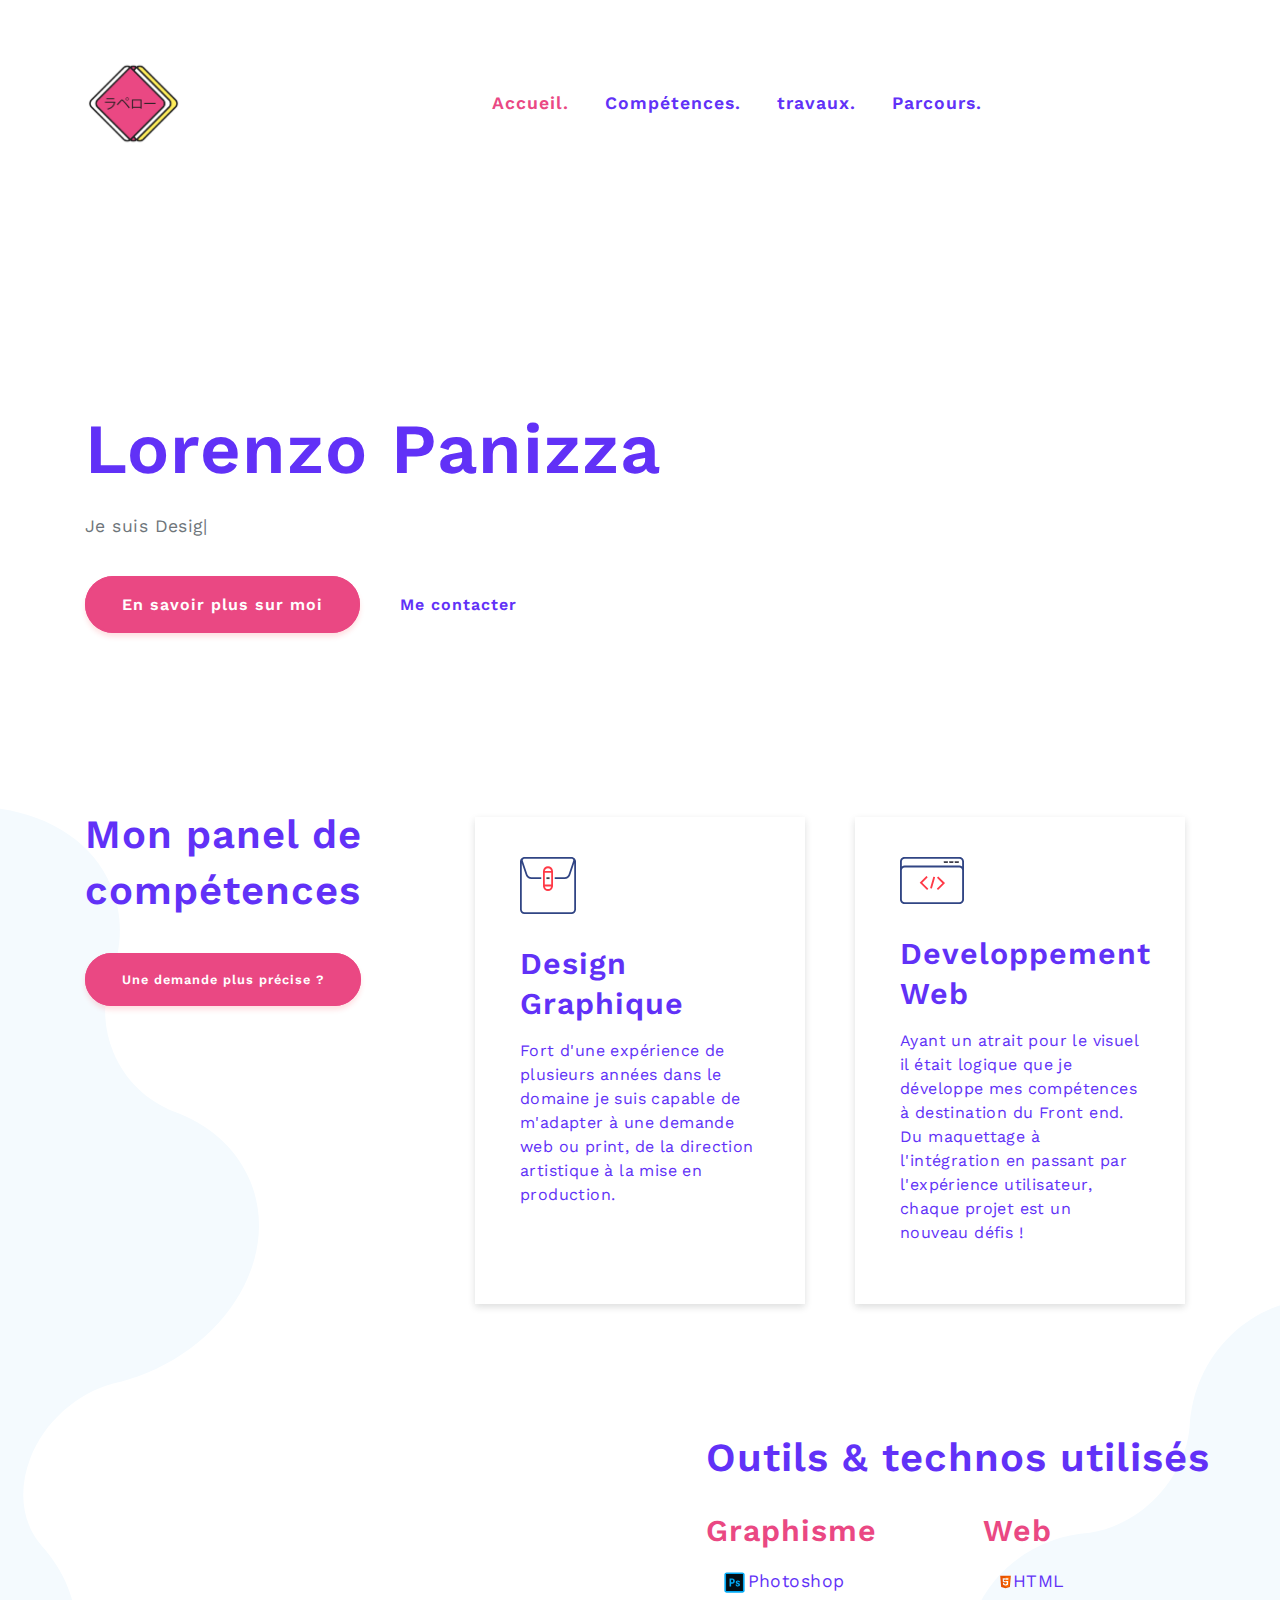
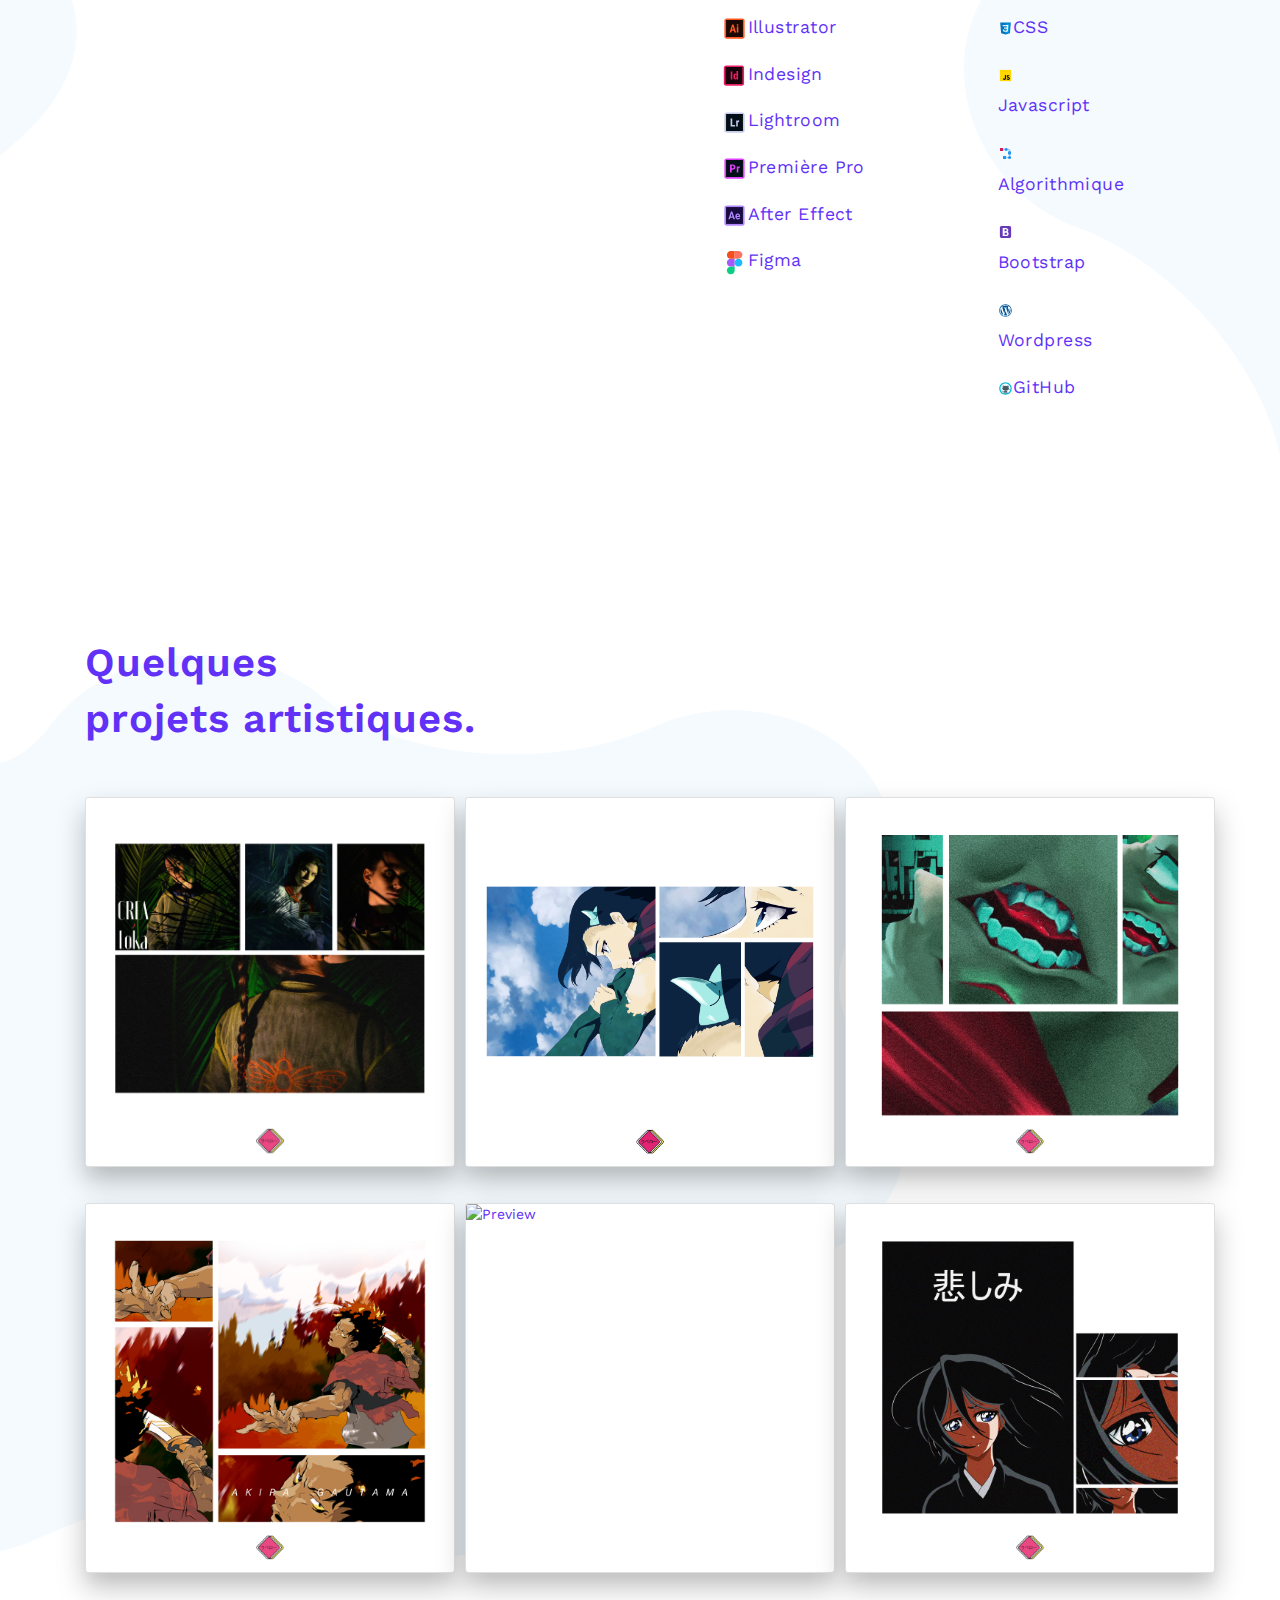
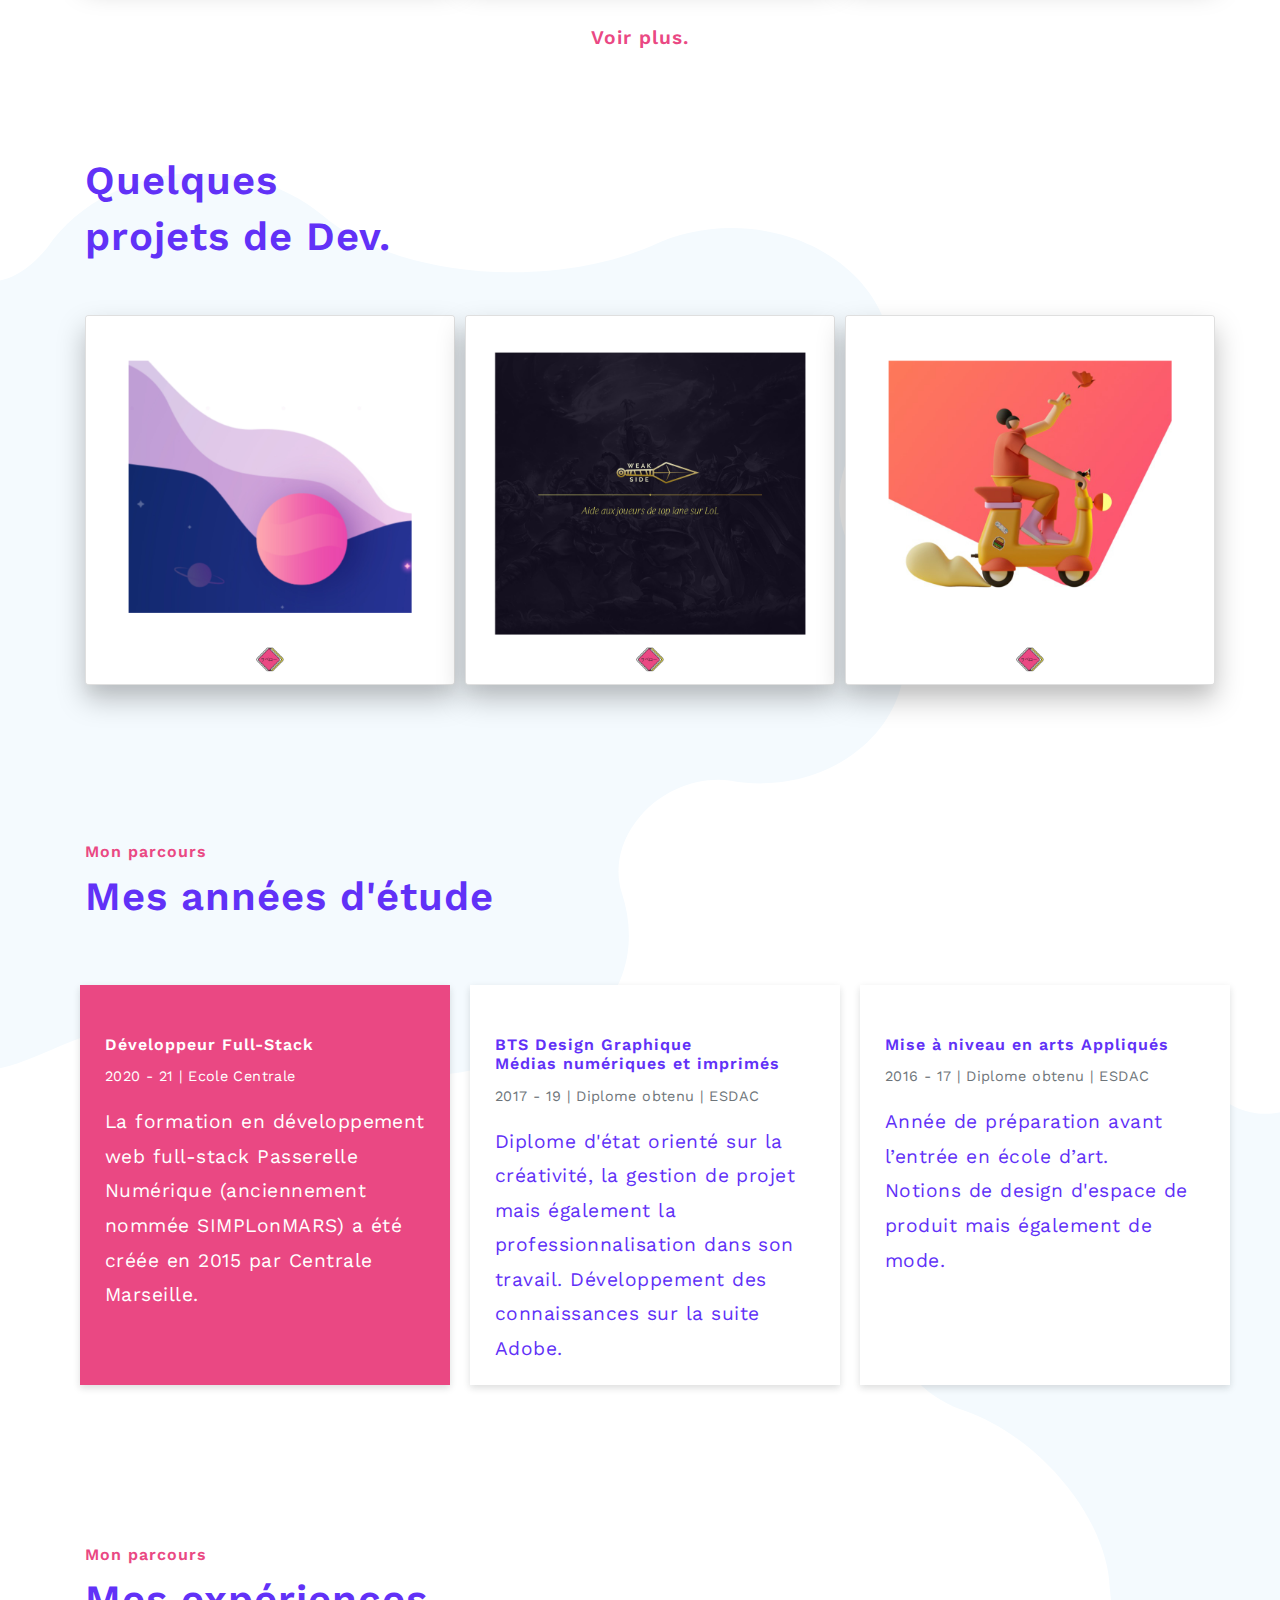
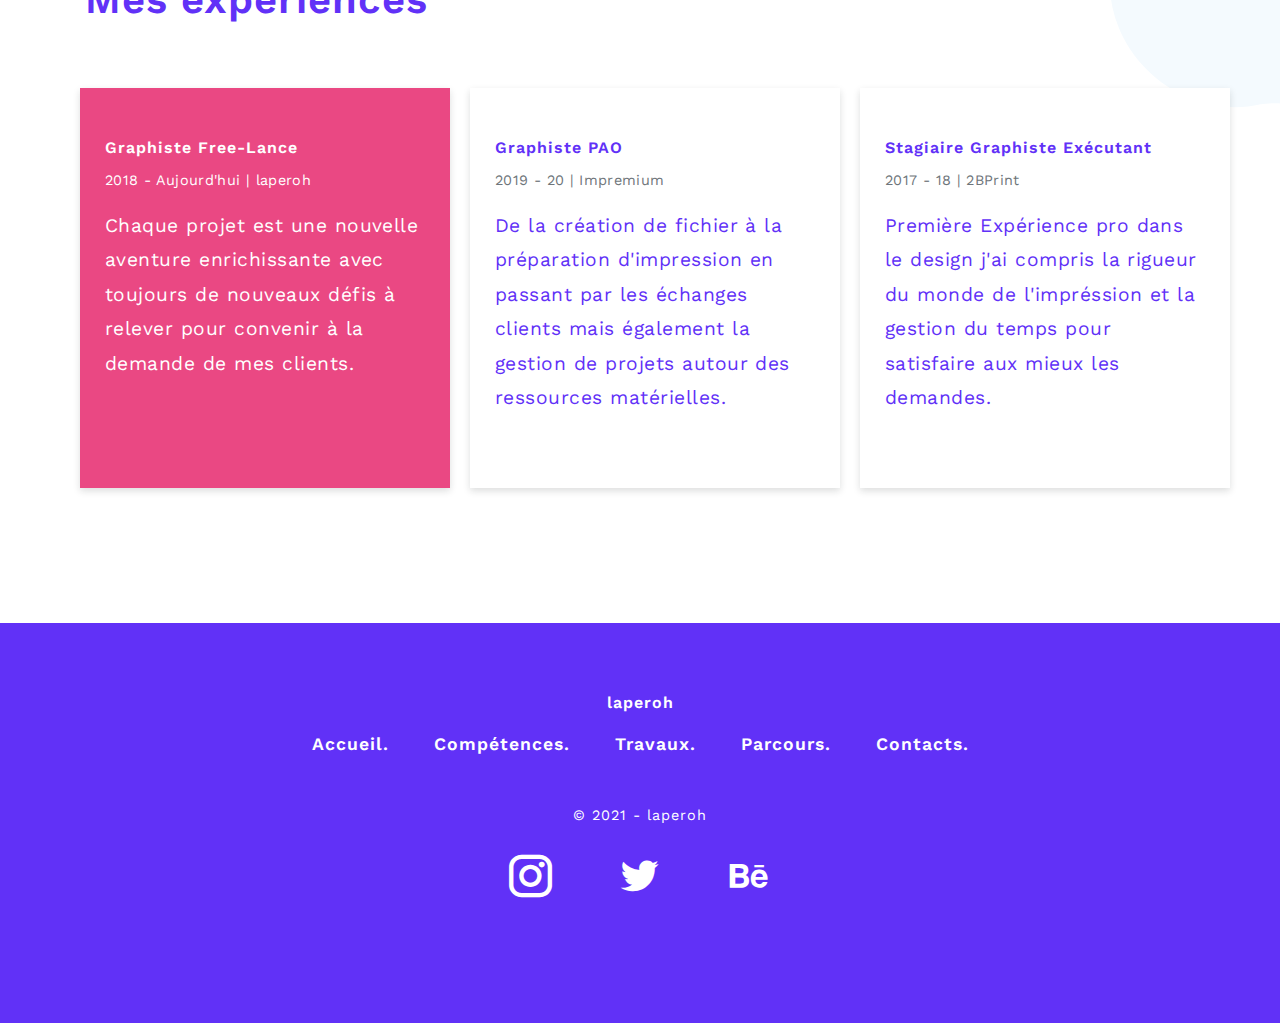
==== commit 33b89c9b: "update btn" ====
--- a/index.html
+++ b/index.html
@@ -54,7 +54,7 @@
                     </ul>
                     <form data-scroll href="#contact-us" class="contact-btn form-inline my-2 my-lg-0">
                         <!-- Mail -->
-                        <a href="mailto:lorenzoapdesign@hotmail.com"><button>Ptit mail ?</button></a>
+                        <a href="mailto:lorenzoapdesign@hotmail.com">Ptit mail ?</a>
                     </form>
                 </div>
             </nav>
@@ -557,10 +557,6 @@
             <div class="row">
                 <div class="col-12">
                     <h5>laperoh</h5>
-                    <form data-scroll href="#contact-us" class="contact-btn form-inline my-2 my-lg-0">
-                        <!-- Mail -->
-                        <a href="mailto:lorenzoapdesign@hotmail.com"><button>Ptit mail ?</button></a>
-                    </form>
                     <ul class="contact-nav">
                         <li><a data-scroll href="#home">Accueil.</a></li>
                         <li><a data-scroll href="#about-us">Compétences.</a></li>
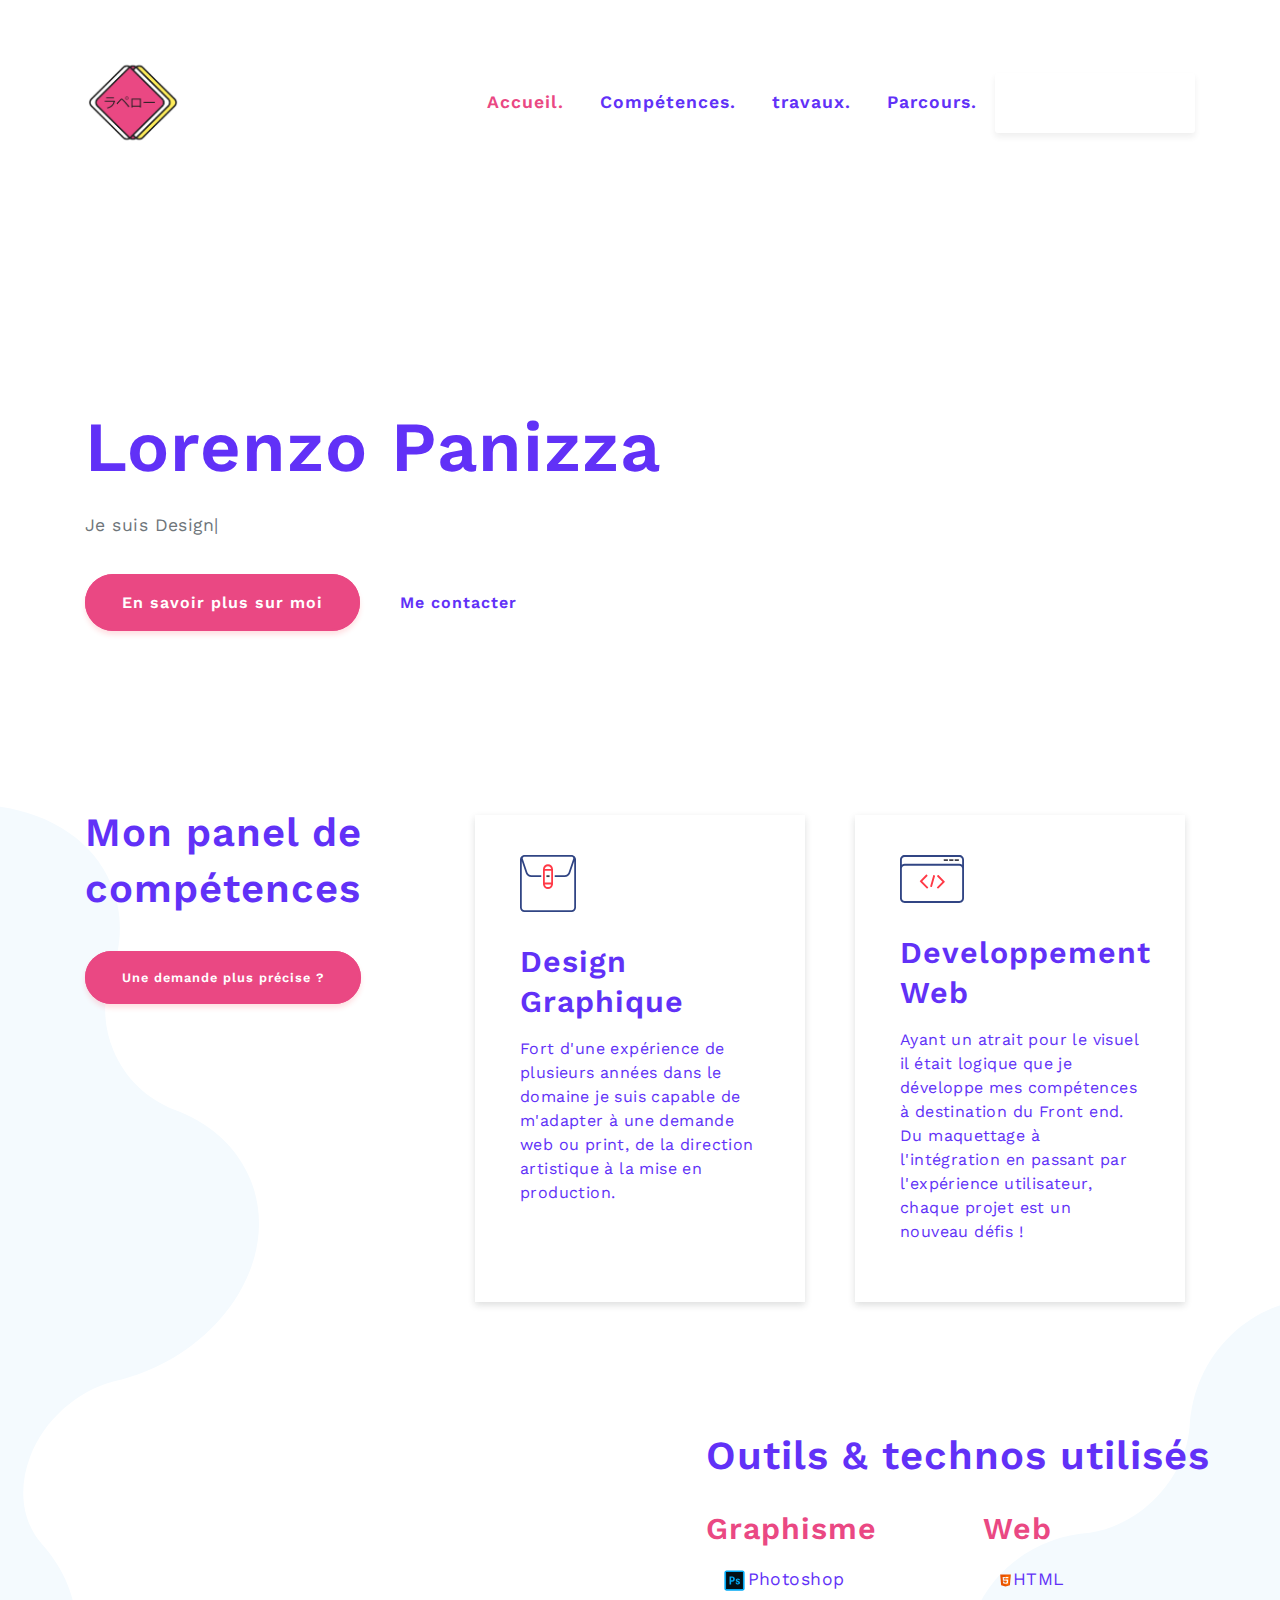
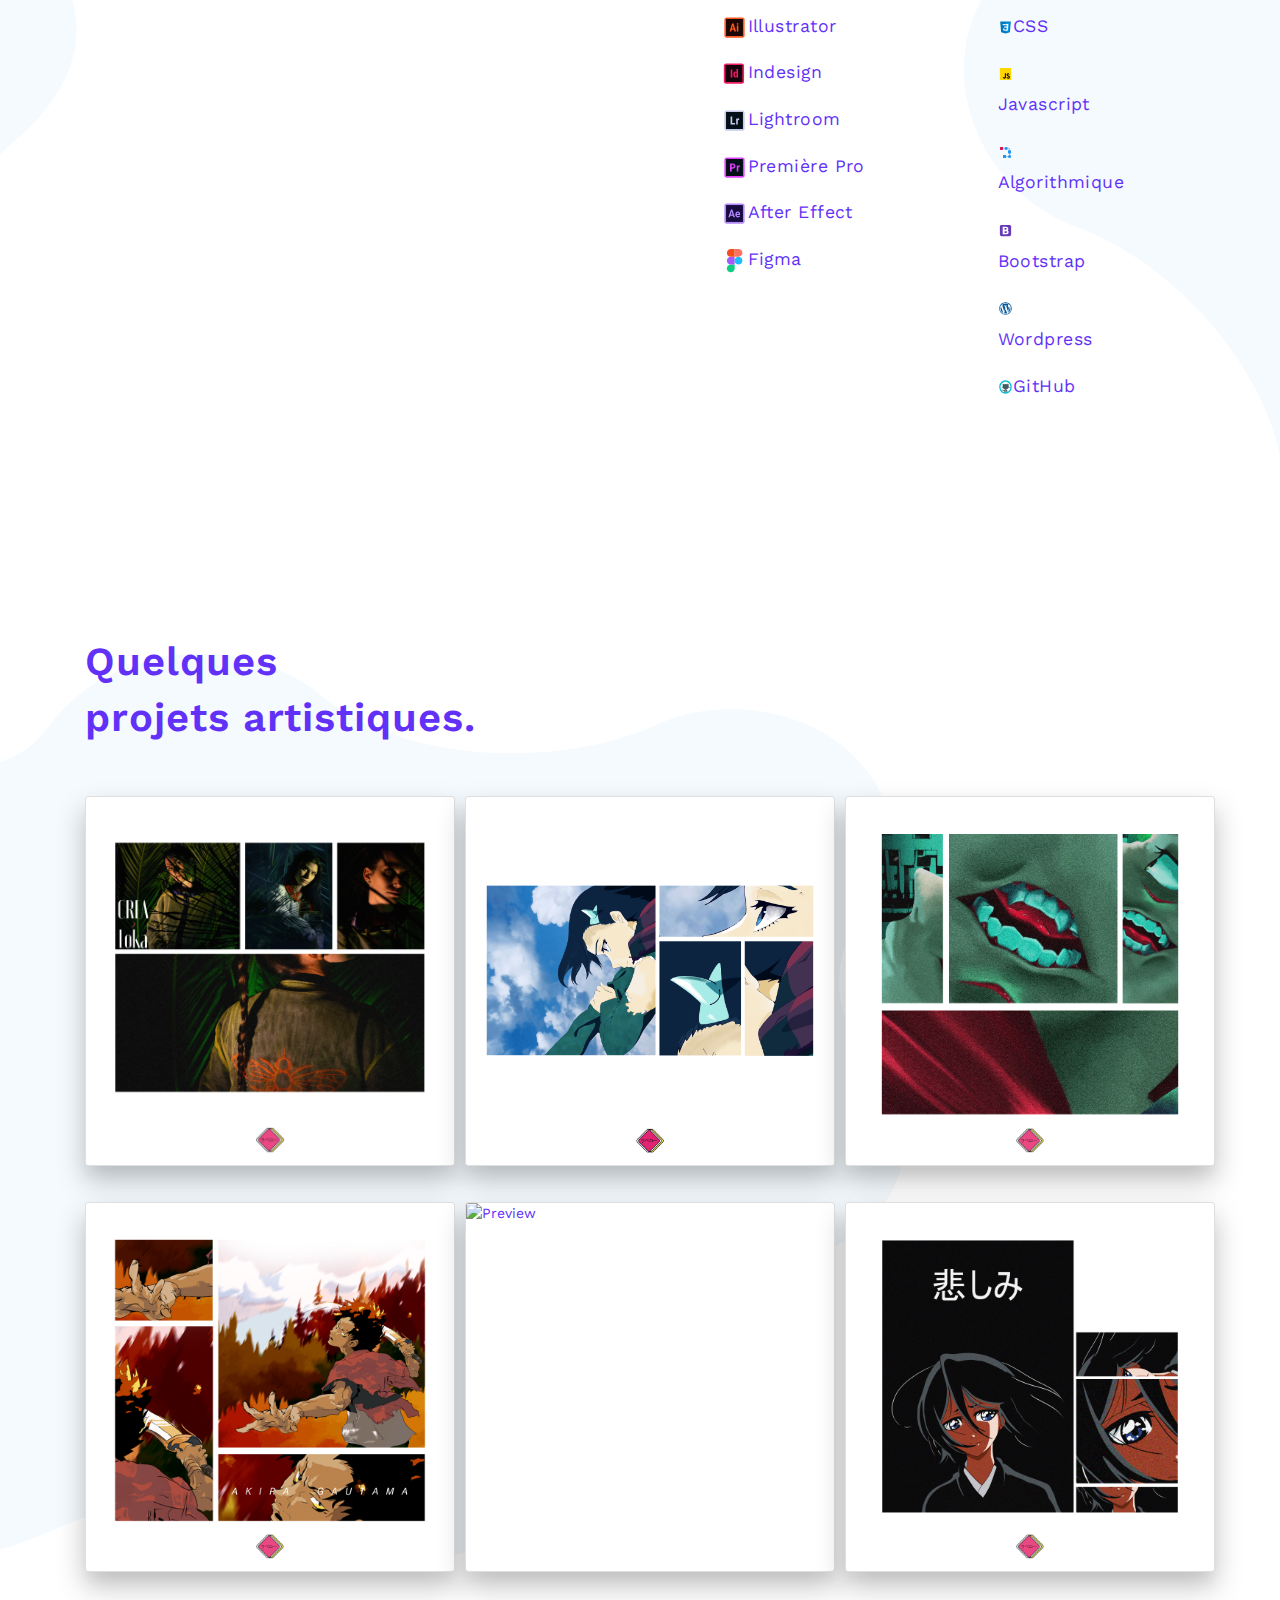
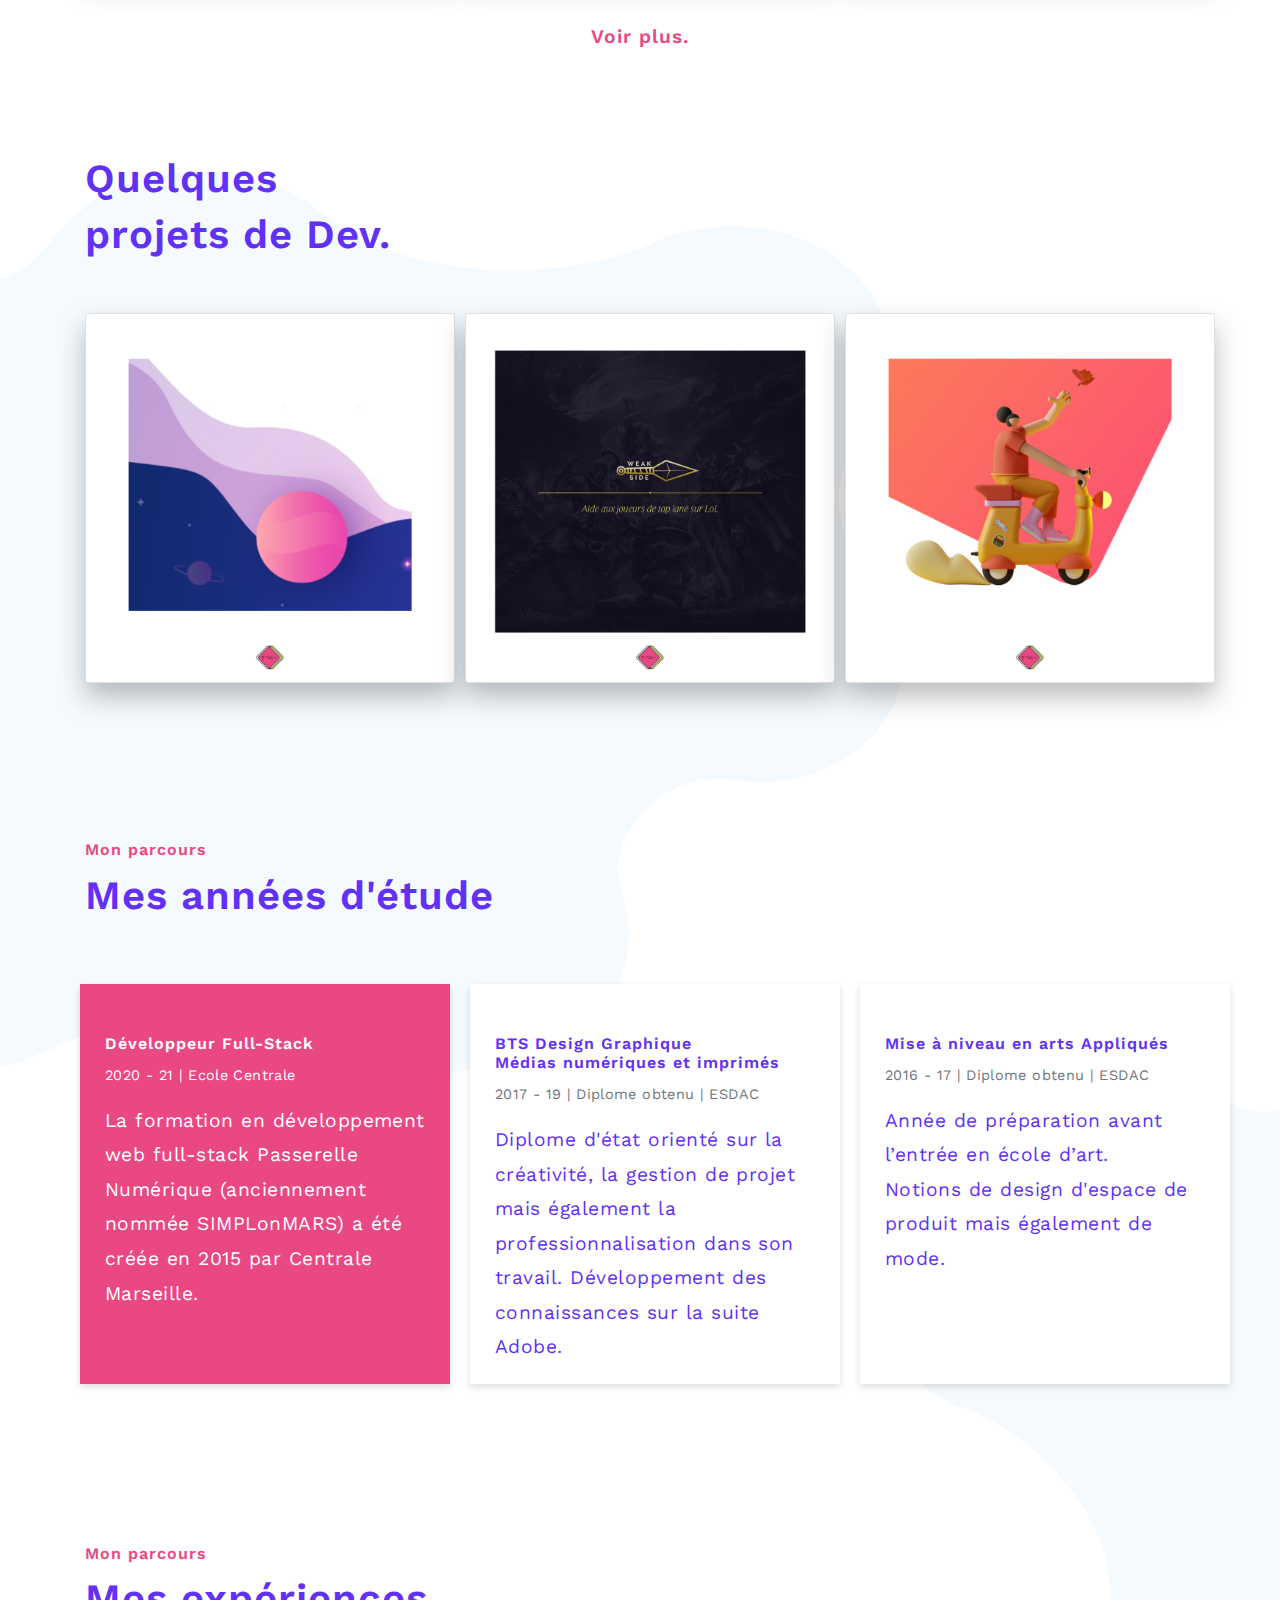
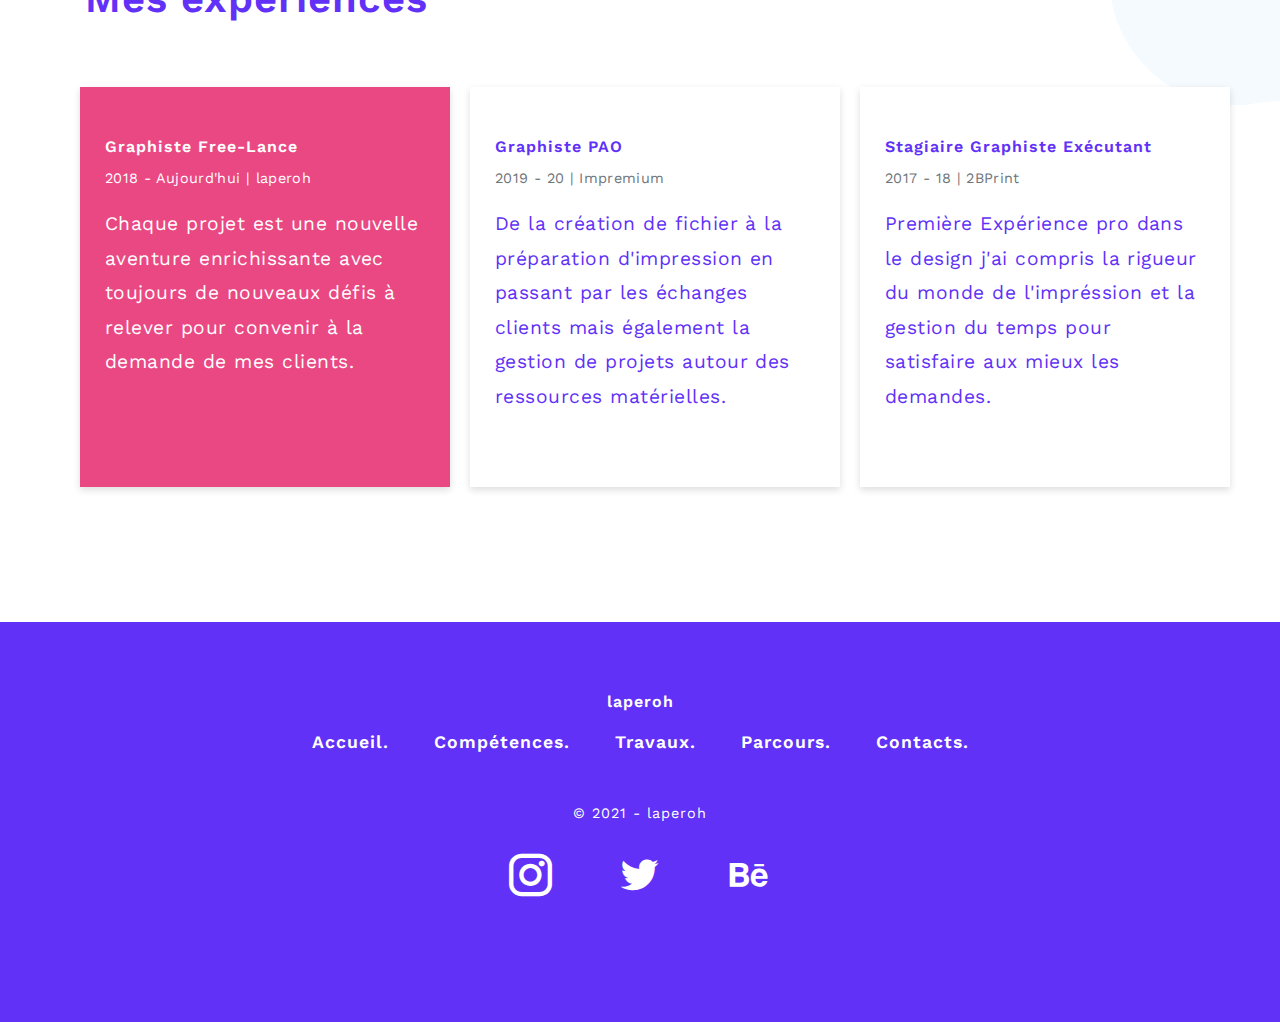
==== commit 497acb8a: "update btn" ====
--- a/index.html
+++ b/index.html
@@ -54,7 +54,7 @@
                     </ul>
                     <form data-scroll href="#contact-us" class="contact-btn form-inline my-2 my-lg-0">
                         <!-- Mail -->
-                        <a href="mailto:lorenzoapdesign@hotmail.com">Ptit mail ?</a>
+                        <button><a href="mailto:lorenzoapdesign@hotmail.com">Ptit mail ?</a></button>
                     </form>
                 </div>
             </nav>
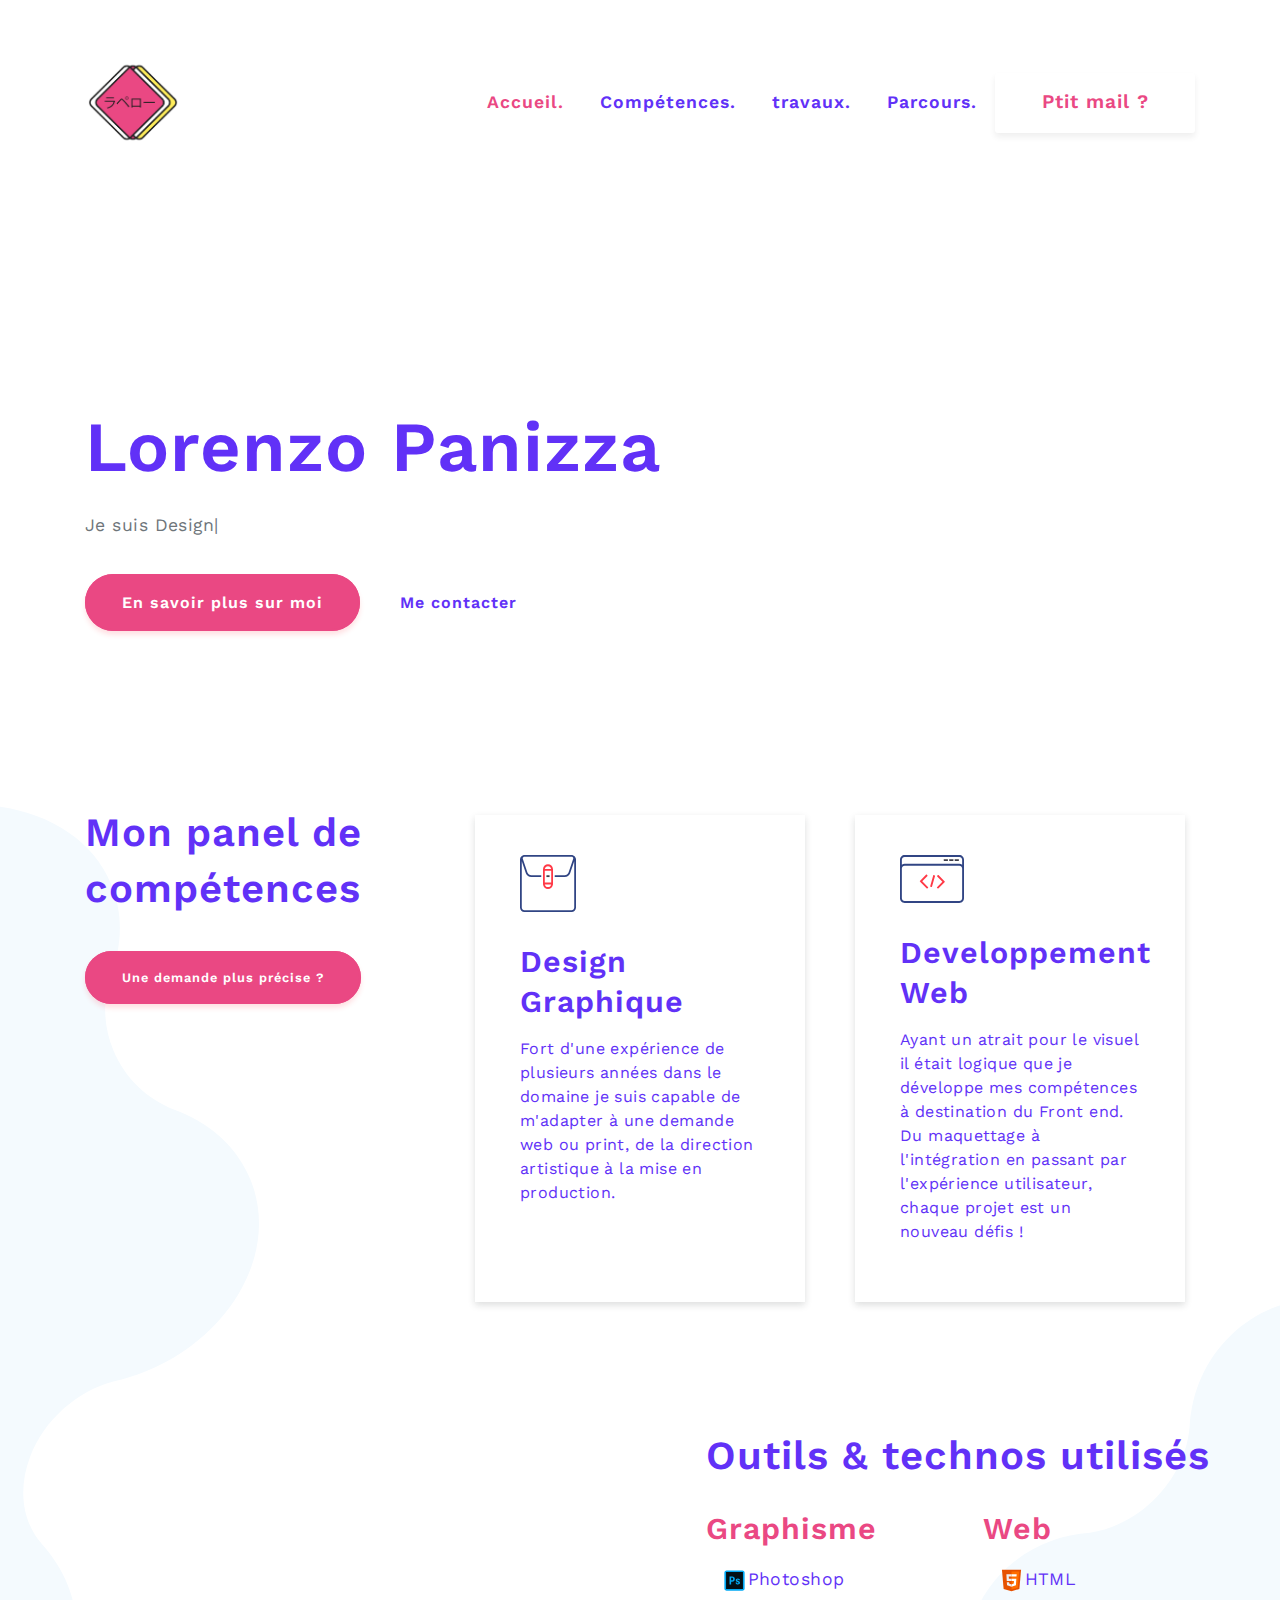
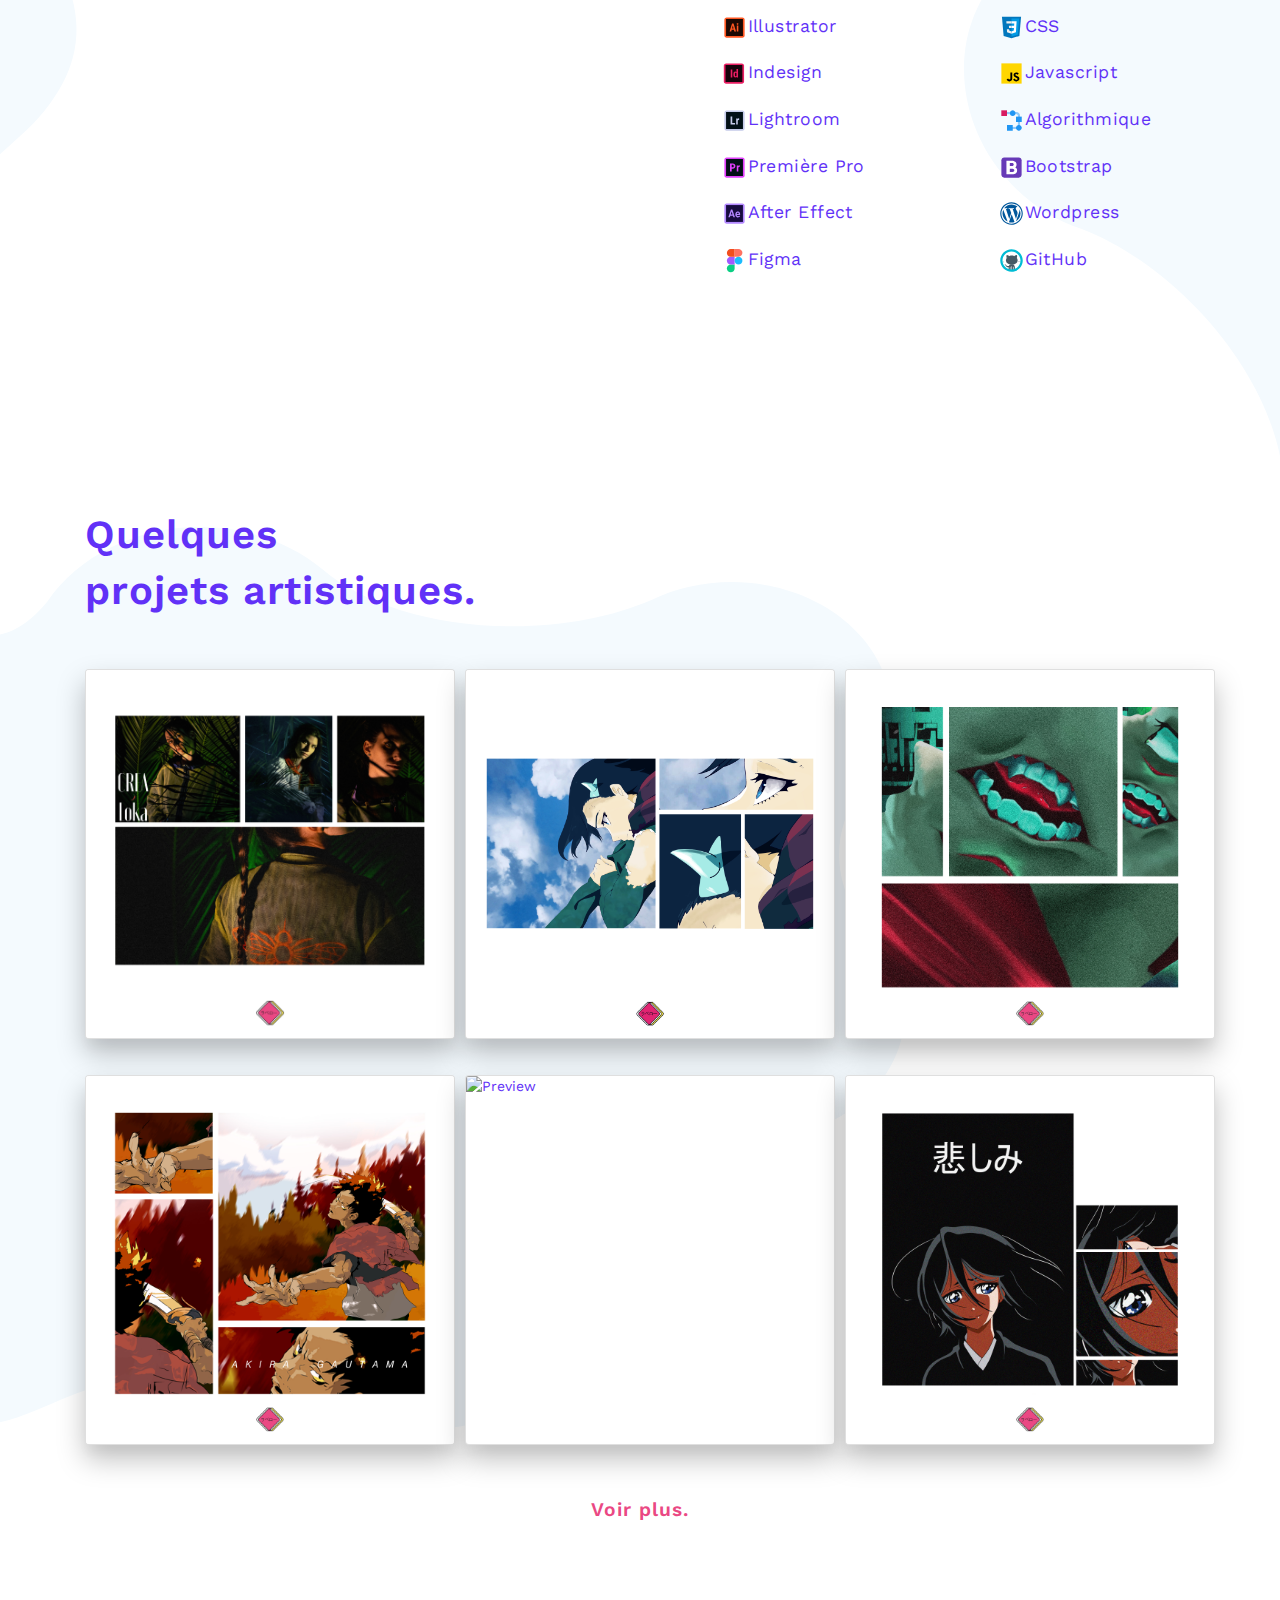
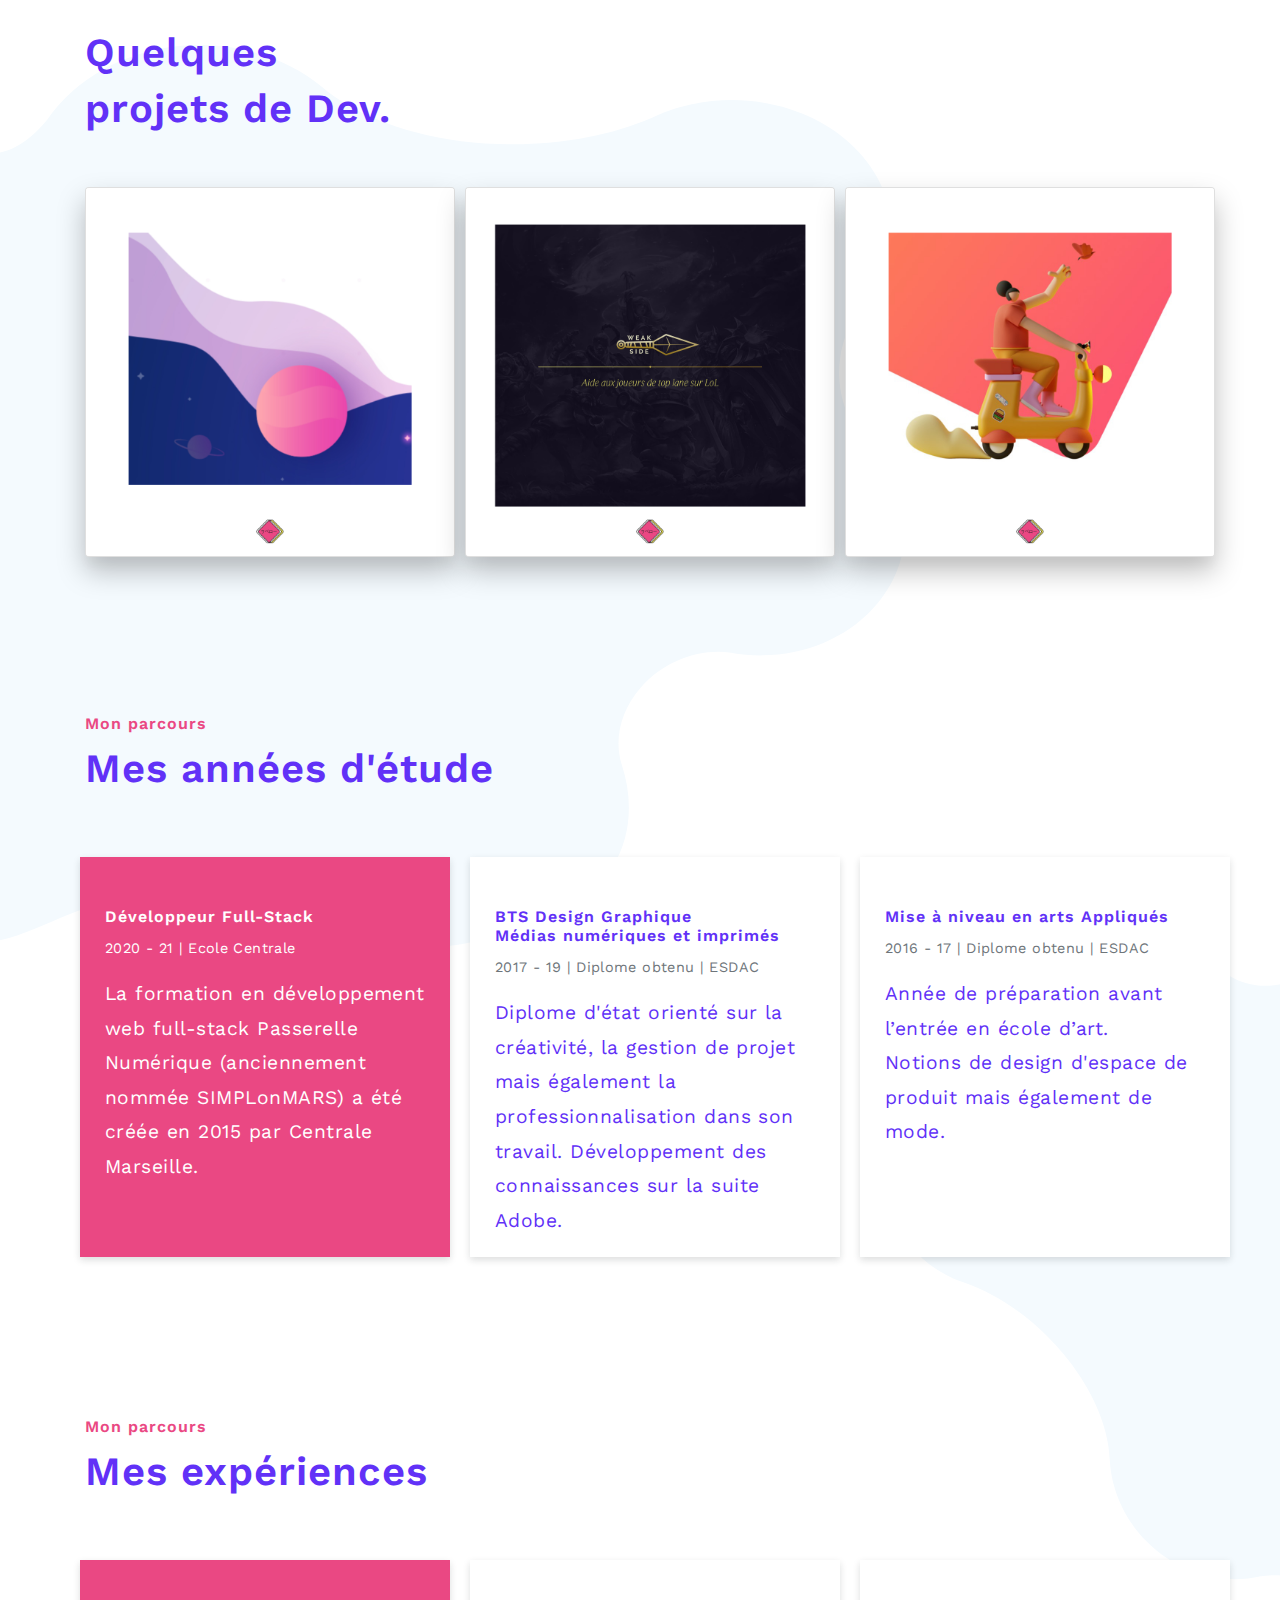
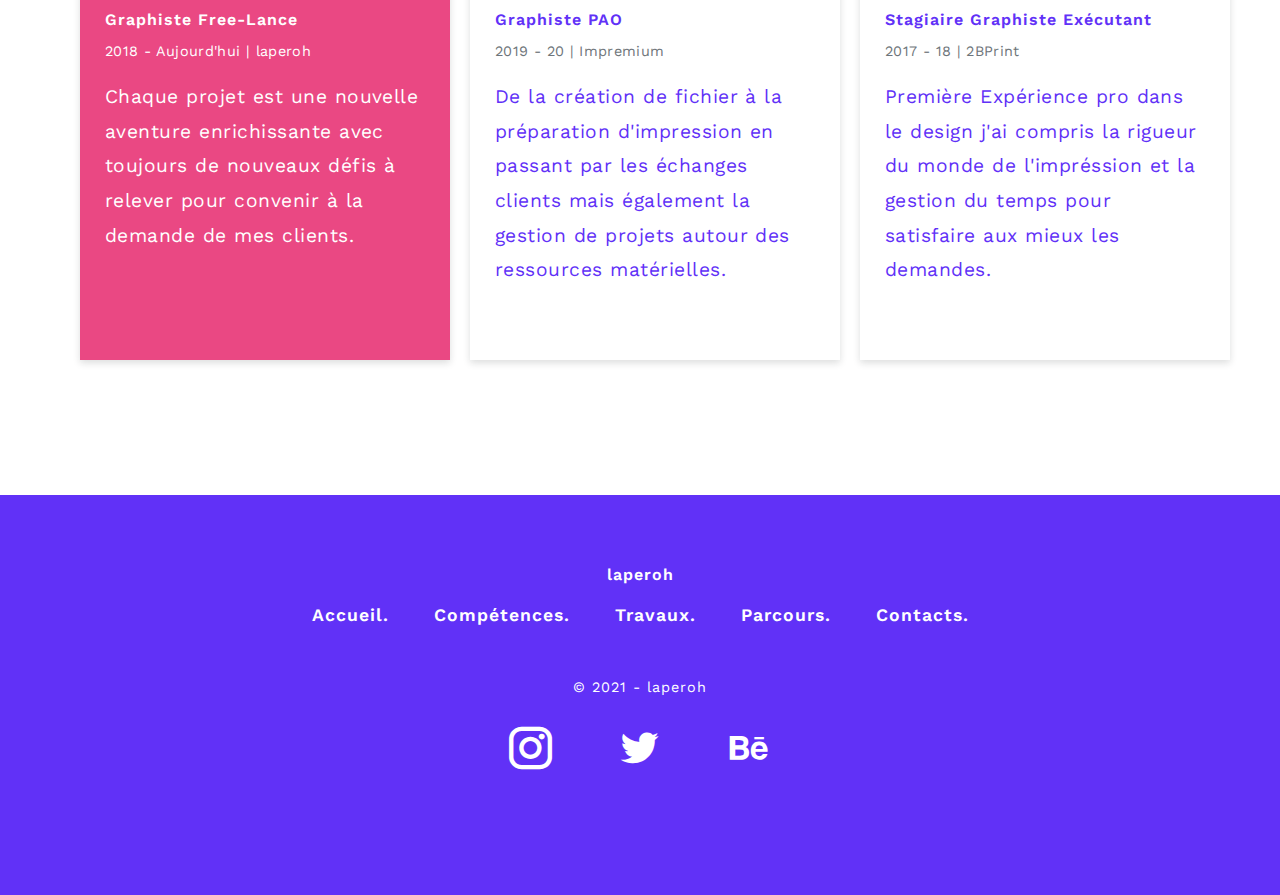
==== commit 374bbe17: "Ajout du deuxième projet, plus que 150 :)" ====
--- a/index.html
+++ b/index.html
@@ -54,7 +54,7 @@
                     </ul>
                     <form data-scroll href="#contact-us" class="contact-btn form-inline my-2 my-lg-0">
                         <!-- Mail -->
-                        <button><a href="mailto:lorenzoapdesign@hotmail.com">Ptit mail ?</a></button>
+                        <button><a class="" href="mailto:lorenzoapdesign@hotmail.com">Ptit mail ?</a></button>
                     </form>
                 </div>
             </nav>
@@ -164,7 +164,7 @@
                                 </div>
                             </div>
                         </div>
-                        <div class="col-12 col-lg-4 ">
+                        <div class="col-12 col-lg-6">
                             <div class="photobox photobox_type10">
 
                                 <h3 style="color:#ea4883;">Web</h3>
@@ -180,7 +180,7 @@
                                             <p> <img class="icone-logiciel" src="images/icones/icons8-javascript.svg" alt="">Javascript</p>
                                         </li>
                                         <li>
-                                            <p> <img class="icone-logiciel" src="images/icones/icons8-tâches-en-série-96.png" alt="">Algorithmique</p>
+                                            <p> <img style="width:17%;" class="icone-logiciel" src="images/icones/icons8-tâches-en-série-96.png" alt="">Algorithmique</p>
                                         </li>
                                         <li>
                                             <p> <img class="icone-logiciel" src="images/icones/icons8-bootstrap.svg" alt="">Bootstrap</p>
@@ -232,7 +232,7 @@
                                 <img src="images/projets-graphisme/noel-dessin.jpg" class="photobox__preview" alt="Preview">
                                 <!-- Replace Image Title Under -->
                                 <span class="photobox__label">Peinture digitale</span>
-                                <span class="photobox__label" style="top:60%;"><a href="" style="color:white">En savoir plus</a></span>
+                                <span class="photobox__label" style="top:60%;"><a href="projet/projet2.html" style="color:white">En savoir plus</a></span>
                             </div>
                         </div>
                     </div>
--- a/css/main.css
+++ b/css/main.css
@@ -5,7 +5,6 @@
     Author URI: https://www.graphberry.com/
     Version: 1.0
 -------------------------------------------------------------*/
-
 
 /*-----------------------------------------------------------
     1  General Styles
@@ -20,7 +19,6 @@
     10 Footer
     11 Responsive 
 -------------------------------------------------------------*/
-
 
 /*-----------------------------------------------------------
     1. General Styles 
@@ -98,7 +96,6 @@
     max-width: 76.666667%;
 }
 
-
 /*-----------------------------------------------------------
   2. Typography 
 ------------------------------------------------------------*/
@@ -165,7 +162,6 @@
     margin-bottom: 15px;
     letter-spacing: 0.025em;
 }
-
 
 /*-----------------------------------------------------------
   3. Buttons & Links
@@ -340,7 +336,7 @@
 }
 
 .contact-btn a {
-    color: #fff!important;
+    color: #ea4883!important;
 }
 
 .contact-btn a:hover {
@@ -350,7 +346,6 @@
 .savoirPlus {
     top: 60%;
 }
-
 
 /*-----------------------------------------------------------
   4. Header
@@ -378,6 +373,10 @@
 
 .logo {
     width: 35%;
+}
+
+.btn-mail {
+    color: #ea4883;
 }
 
 .navbar-light .navbar-brand {
@@ -414,7 +413,6 @@
 .box-set {
     height: 487px;
 }
-
 
 /*-----------------------------------------------------------
   5. Services
@@ -455,7 +453,6 @@
     margin-bottom: 30px;
 }
 
-
 /*-----------------------------------------------------------
   6. About
 -------------------------------------------------------------*/
@@ -463,7 +460,6 @@
 .about {
     margin-bottom: 150px;
 }
-
 
 /*-----------------------------------------------------------
  7. Portfolio
@@ -534,7 +530,6 @@
     left: 15%;
     margin: 0%;
 }
-
 
 /* Portfolio Gallery Hover */
 
@@ -604,7 +599,6 @@
     display: none;
     transition: all 0.3s ease;
 }
-
 
 /*-----------------------------------------------------------
   8. Blog
@@ -708,7 +702,6 @@
     display: none;
 }
 
-
 /*-----------------------------------------------------------
   9. Contact
 -------------------------------------------------------------*/
@@ -762,7 +755,6 @@
     font-weight: 600;
 }
 
-
 /*-----------------------------------------------------------
   10. Footer
 -------------------------------------------------------------*/
@@ -828,6 +820,11 @@
     padding: 5%;
 }
 
+.cover-class{
+    background-image: url(../images/cover/cover-noel.jpg);
+    background-size: cover;
+    background-repeat: no-repeat;
+}
 
 /*-----------------------------------------------------------
   11. Responsive
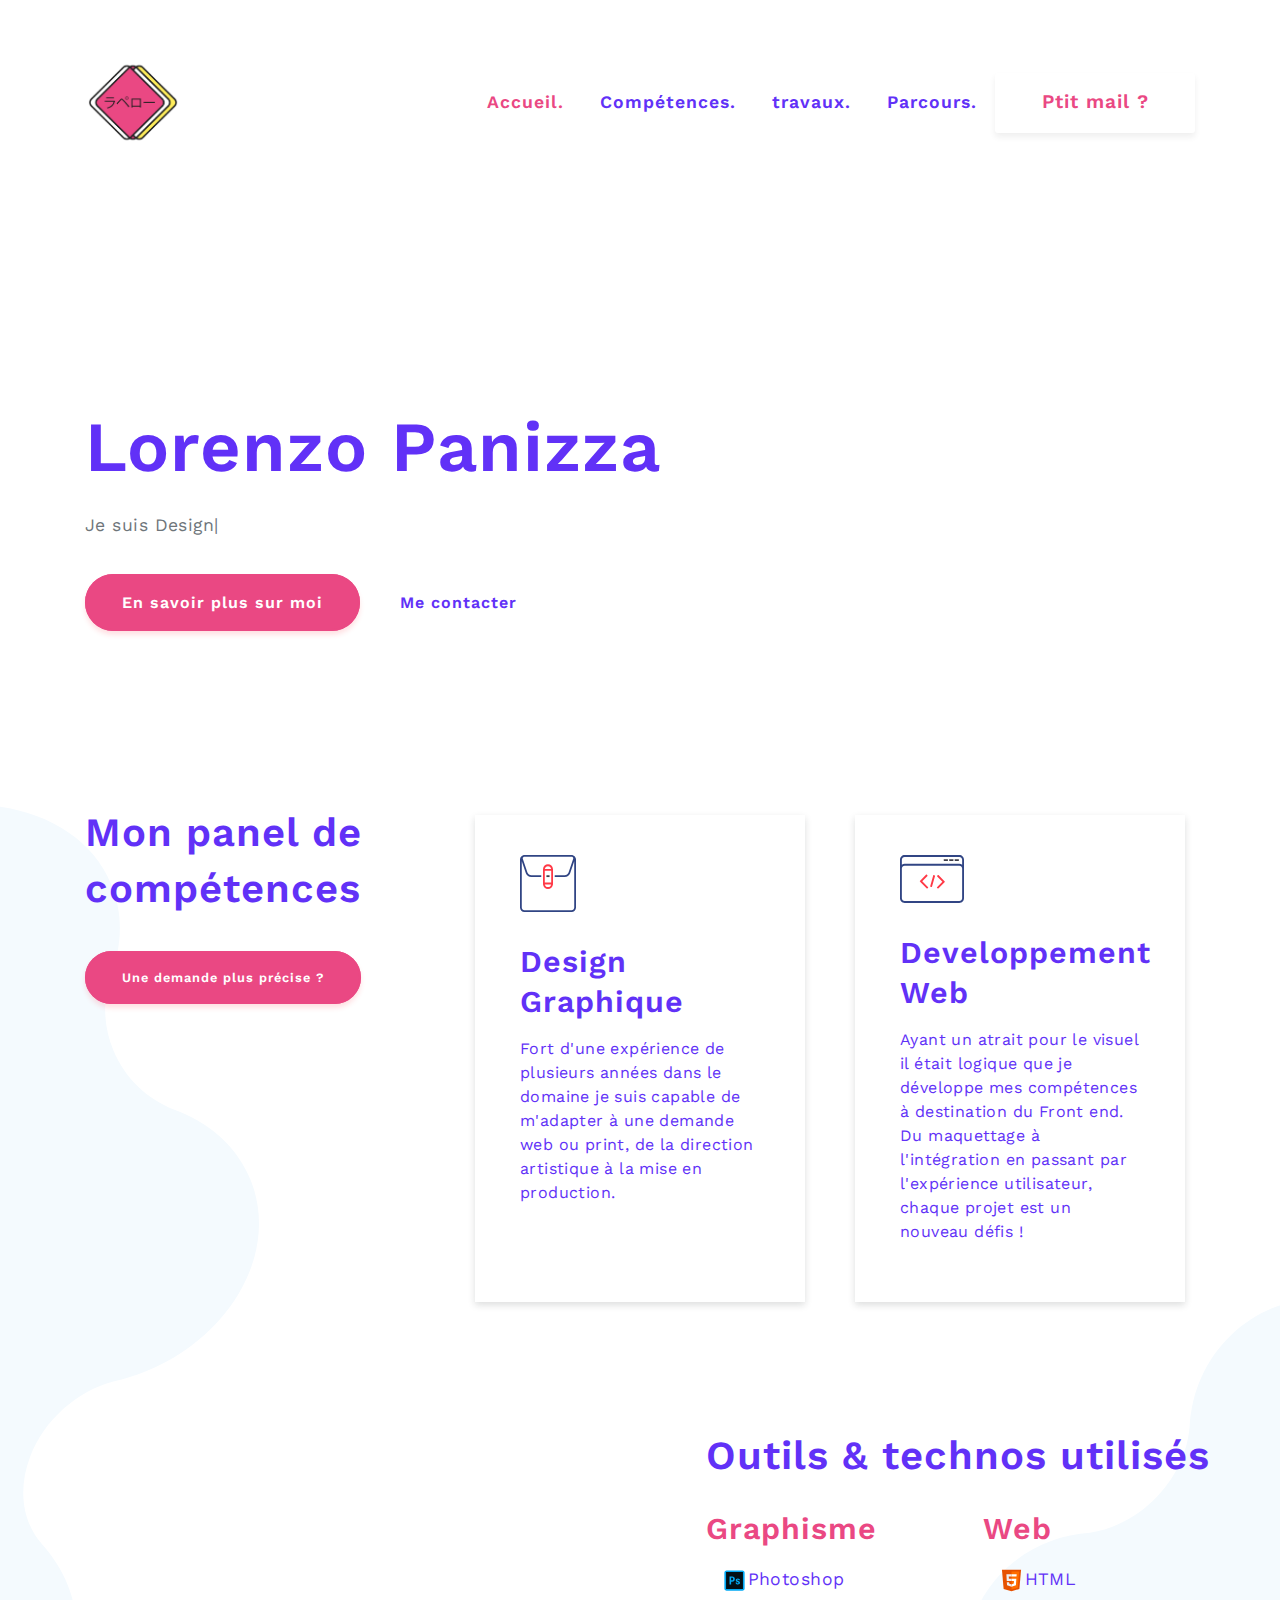
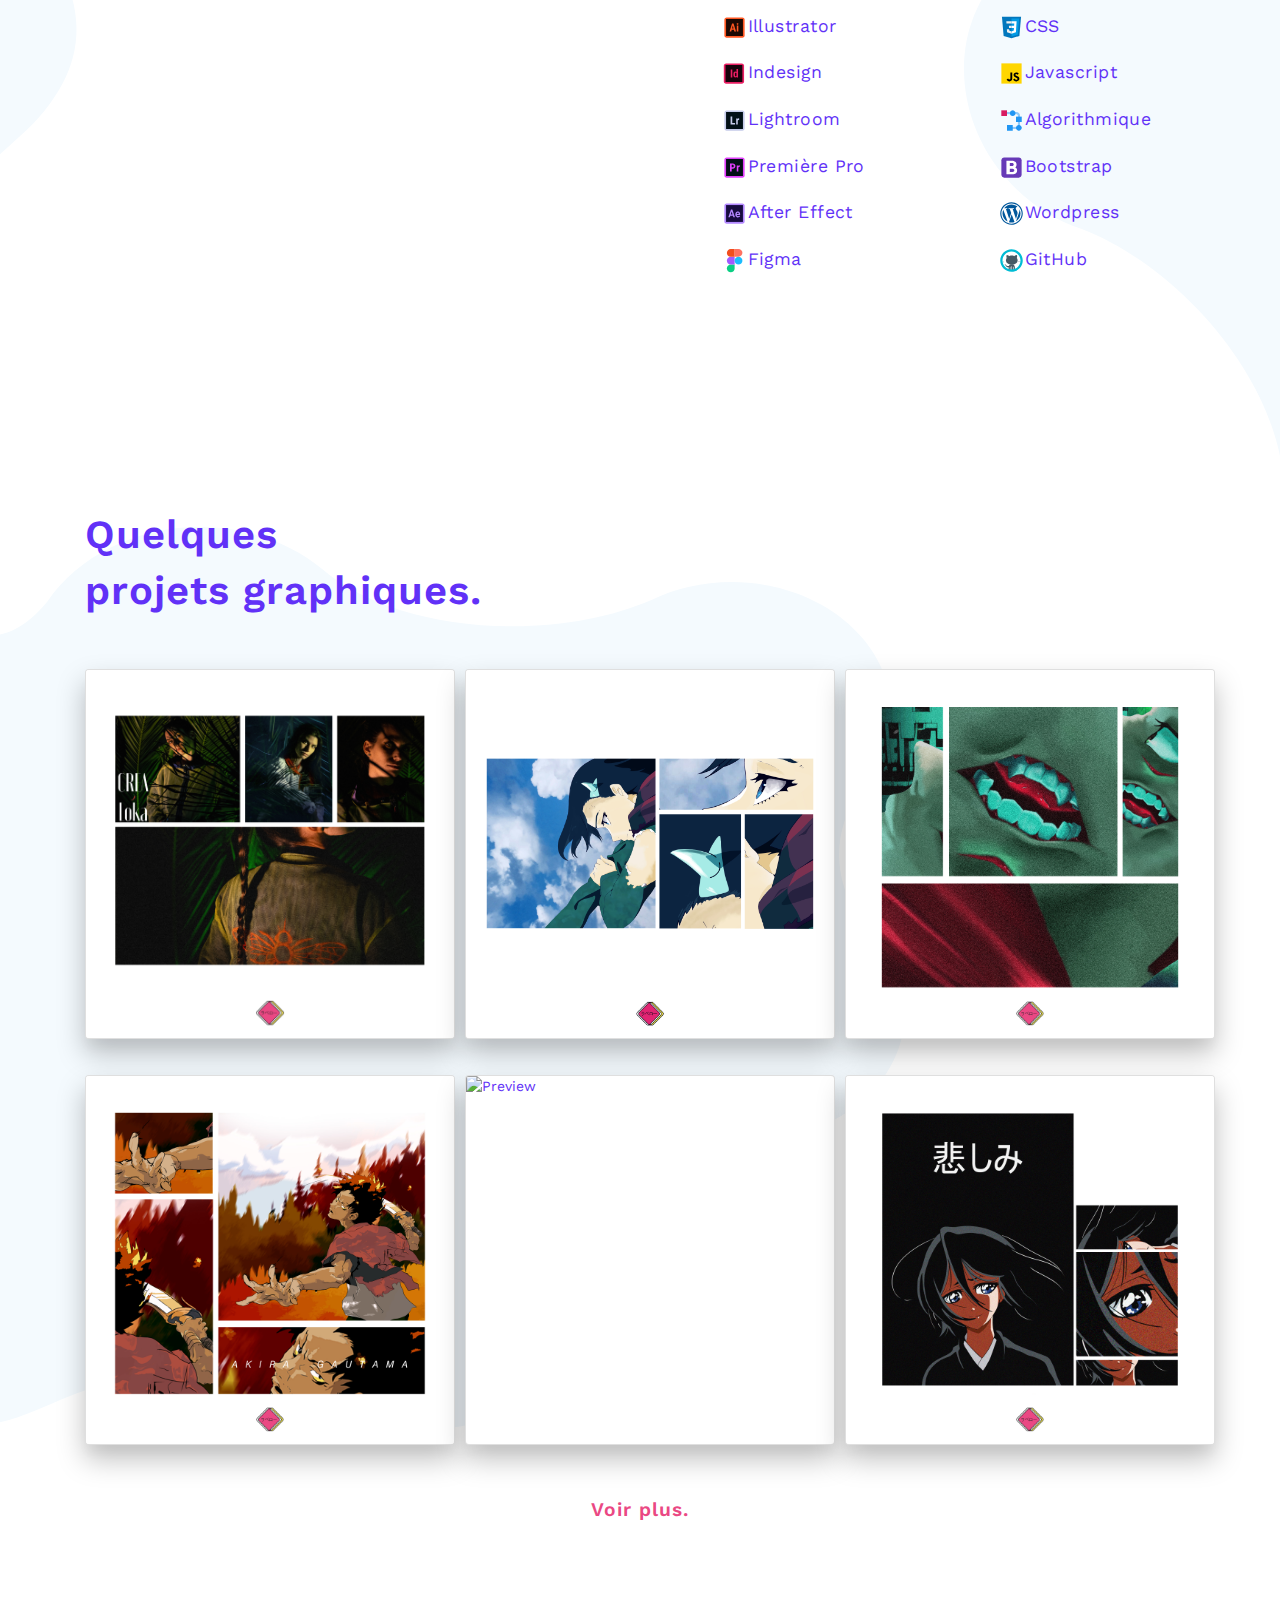
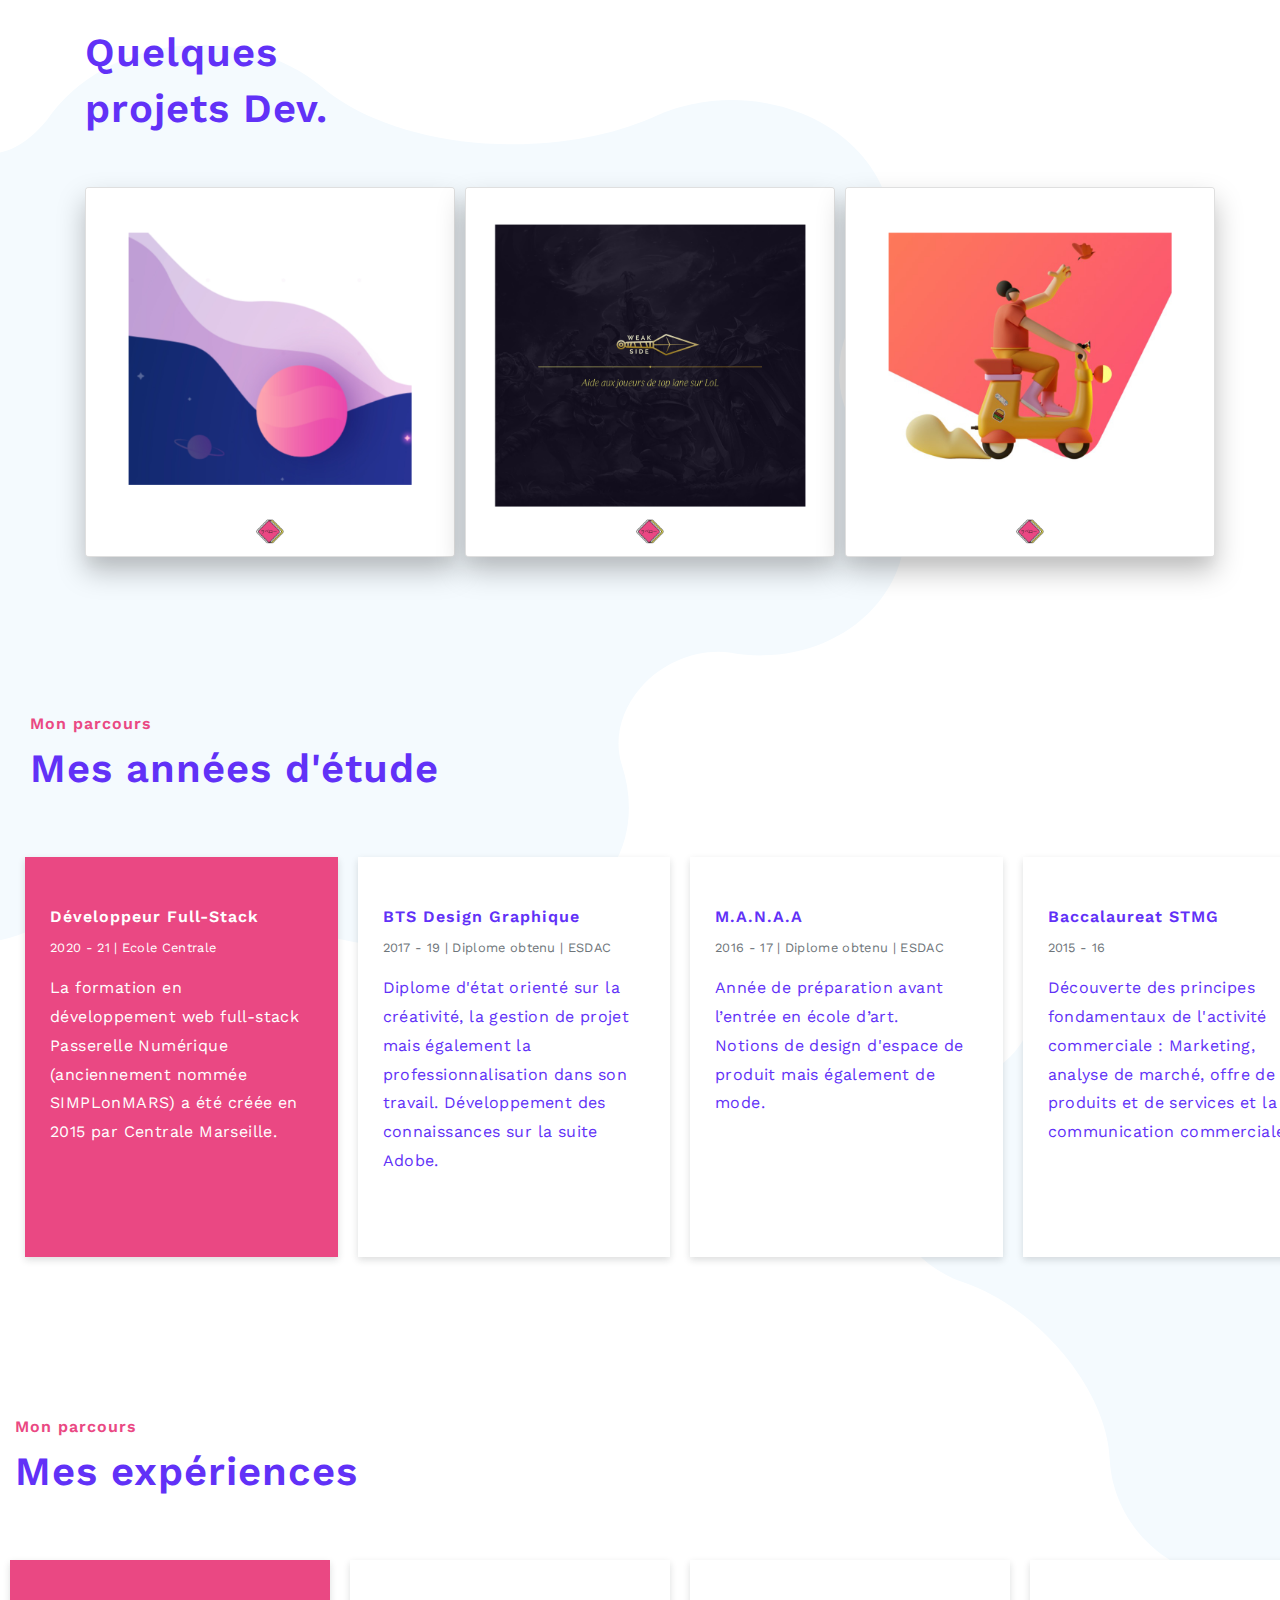
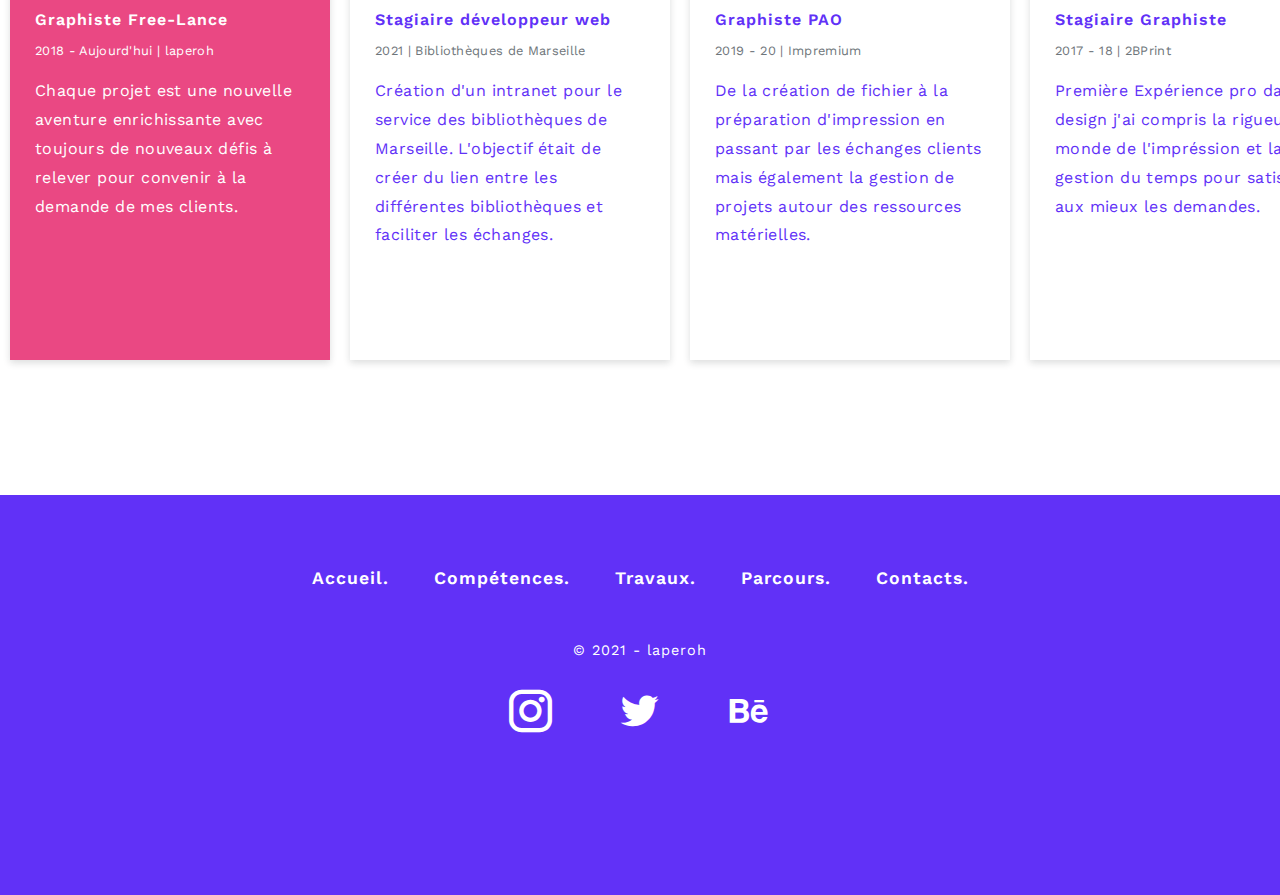
==== commit 43f4771a: "changement de texte" ====
--- a/index.html
+++ b/index.html
@@ -66,7 +66,7 @@
 
                 <div class="hero-container" data-aos="fade-in">
                     <h1>Lorenzo Panizza</h1>
-                    <p>Je suis <span class="typed" data-typed-items="Designer, Developpeur, Freelancer, Photographe, Astronaute, Mid Laner"></span></p>
+                    <p>Je suis <span class="typed" data-typed-items="Designer, Developpeur, Fermier, Freelancer, passé chez So, Photographe, Astronaute, Mid Laner"></span></p>
                 </div>
                 </script>
                 <!-- Texte header -->
@@ -75,7 +75,7 @@
                     <!-- Hero Btn First -->
                     <a data-scroll href="#about-us">En savoir plus sur moi</a>
                     <!-- Hero Btn Second -->
-                    <a data-scroll href="#contact-us">Me contacter</a>
+                    <a data-scroll href="mailto:lorenzoapdesign@hotmail.com">Me contacter</a>
                 </div>
             </div>
         </div>
@@ -210,7 +210,7 @@
             <div class="container">
                 <div class="row">
                     <div class="col-12">
-                        <h2>Quelques<br>projets artistiques.</h2>
+                        <h2>Quelques<br>projets graphiques.</h2>
                     </div>
                 </div>
                 <div class="row">
@@ -243,7 +243,7 @@
                                 <img src="images/projets-graphisme/itadori-dessin.jpg" class="photobox__preview" alt="Preview">
                                 <!-- Replace Image Title Under -->
                                 <span class="photobox__label">Peinture digitale</span>
-                                <span class="photobox__label" style="top:60%;"><a href="" style="color:white">En savoir plus</a></span>
+                                <span class="photobox__label" style="top:60%;"><a href="projet/projet3.html" style="color:white">En savoir plus</a></span>
                             </div>
                         </div>
                     </div>
@@ -255,8 +255,8 @@
                                 <!-- Replace Patch to Image Under -->
                                 <img src="images/projets-graphisme/akira-dessin.jpg" class="photobox__preview" alt="Preview">
                                 <!-- Replace Image Title Under -->
-                                <span class="photobox__label">Peinture digitale <br>Pochette d'album</span>
-                                <span class="photobox__label" style="top:60%;"><a href="" style="color:white">En savoir plus</a></span>
+                                <span class="photobox__label">Peinture digitale</span>
+                                <span class="photobox__label" style="top:60%;"><a href="projet/projet5.html" style="color:white">En savoir plus</a></span>
                             </div>
                         </div>
                     </div>
@@ -266,8 +266,8 @@
                                 <!-- Replace Patch to Image Under -->
                                 <img src="images/projets-graphisme/akira2-dessin.jpg" class="photobox__preview" alt="Preview">
                                 <!-- Replace Image Title Under -->
-                                <span class="photobox__label">Peinture digitale <br>Pochette d'album</span>
-                                <span class="photobox__label" style="top:60%;"><a href="" style="color:white">En savoir plus</a></span>
+                                <span class="photobox__label">Peinture digitale</span>
+                                <span class="photobox__label" style="top:60%;"><a href="projet/projet4.html" style="color:white">En savoir plus</a></span>
                             </div>
                         </div>
                     </div>
@@ -281,7 +281,7 @@
 
                                 <!-- Replace Image Title Under -->
                                 <span class="photobox__label">Peinture digitale</span>
-                                <span class="photobox__label" style="top:60%;"><a href="" style="color:white">En savoir plus</a></span>
+                                <span class="photobox__label" style="top:60%;"><a href="projet/projet6.html" style="color:white">En savoir plus</a></span>
                             </div>
                         </div>
                     </div>
@@ -347,7 +347,7 @@
             <div class="container">
                 <div class="row">
                     <div class="col-12">
-                        <h2>Quelques<br>projets de Dev.</h2>
+                        <h2>Quelques<br>projets Dev.</h2>
                     </div>
                 </div>
                 <div class="row">
@@ -357,7 +357,7 @@
                                 <!-- Replace Patch to Image Under -->
                                 <img src="images/projets-dev/scope.jpg" class="photobox__preview" alt="Preview">
                                 <!-- Replace Image Title Under -->
-                                <span class="photobox__label"><a class="projet-dev-a" href="https://pn-promo7.github.io/ecommerce-lorenzoaper/">Ouvrir le site</a></span>
+                                <span class="photobox__label"><a class="projet-dev-a" href="https://pn-promo7.github.io/ecommerce-lorenzoaper/">Visiter</a></span>
                                 <span class="photobox__label" style="top:60%;"><a href="" style="color:white">En savoir plus</a></span>
 
                             </div>
@@ -369,7 +369,7 @@
                                 <!-- Replace Patch to Image Under -->
                                 <img src="images/projets-dev/weakside.jpg" class="photobox__preview" alt="Preview">
                                 <!-- Replace Image Title Under -->
-                                <span class="photobox__label"><a class="projet-dev-a" href="https://weakside.fr/">Ouvrir le site</a></span>
+                                <span class="photobox__label"><a class="projet-dev-a" href="https://weakside.fr/">Visiter</a></span>
                                 <span class="photobox__label" style="top:60%;"><a href="" style="color:white">En savoir plus</a></span>
                             </div>
                         </div>
@@ -380,7 +380,7 @@
                                 <!-- Replace Patch to Image Under -->
                                 <img src="images/projets-dev/trackit.jpg" class="photobox__preview" alt="Preview">
                                 <!-- Replace Image Title Under -->
-                                <span class="photobox__label"><a class="projet-dev-a" href="https://dev-trackit.pantheonsite.io/">Ouvrir le site</a></span>
+                                <span class="photobox__label"><a class="projet-dev-a" href="https://dev-trackit.pantheonsite.io/">Visiter</a></span>
                                 <span class="photobox__label" style="top:60%;"><a href="" style="color:white">En savoir plus</a></span>
                             </div>
                         </div>
@@ -428,7 +428,7 @@
             <div class="blog-aside">
                 <img src="images/aside4.svg" alt="">
             </div>
-            <div class="container">
+            <div style="max-width:1450px;" class="container">
                 <div class="row">
                     <div class="col-12">
                         <h5>Mon parcours</h5>
@@ -436,45 +436,45 @@
                     </div>
                 </div>
                 <div id="blog-drag" class="row blog-slider">
-                    <div class="col-12 col-lg-4 blog-box blog-first">
+                    <div class="col-12 col-lg-3 blog-box blog-first">
                         <!-- Blog Post Title -->
                         <h6>Développeur Full-Stack</h6>
                         <!-- Blog Post Date -->
-                        <p>2020 - 21 | Ecole Centrale</p>
+                        <p style="font-size: 0.8rem;">2020 - 21 | Ecole Centrale</p>
                         <!-- Blog Post -->
-                        <p>La formation en développement web full-stack Passerelle Numérique (anciennement nommée SIMPLonMARS) a été créée en 2015 par Centrale Marseille.</p>
-                    </div>
-                    <div class="col-12 col-lg-4 blog-box">
+                        <p style="font-size :1rem;">La formation en développement web full-stack Passerelle Numérique (anciennement nommée SIMPLonMARS) a été créée en 2015 par Centrale Marseille.</p>
+                    </div>
+                    <div class="col-12 col-lg-3 blog-box">
                         <!-- Blog Post Title -->
-                        <h6>BTS Design Graphique <br>Médias numériques et imprimés</h6>
+                        <h6>BTS Design Graphique</h6>
                         <!-- Blog Post Date -->
-                        <p>2017 - 19 | Diplome obtenu | ESDAC</p>
+                        <p style="font-size: 0.8rem;">2017 - 19 | Diplome obtenu | ESDAC</p>
                         <!-- Blog Post -->
-                        <p>Diplome d'état orienté sur la créativité, la gestion de projet mais également la professionnalisation dans son travail. Développement des connaissances sur la suite Adobe.</p>
-                    </div>
-                    <div class="col-12 col-lg-4 blog-box">
+                        <p style="font-size :1rem;">Diplome d'état orienté sur la créativité, la gestion de projet mais également la professionnalisation dans son travail. Développement des connaissances sur la suite Adobe.</p>
+                    </div>
+                    <div class="col-12 col-lg-3 blog-box">
                         <!-- Blog Post Title -->
-                        <h6>Mise à niveau en arts Appliqués</h6>
+                        <h6>M.A.N.A.A</h6>
                         <!-- Blog Post Date -->
-                        <p>2016 - 17 | Diplome obtenu | ESDAC</p>
+                        <p style="font-size: 0.8rem;">2016 - 17 | Diplome obtenu | ESDAC</p>
                         <!-- Blog Post -->
-                        <p>Année de préparation avant l’entrée en école d’art. <br>Notions de design d'espace de produit mais également de mode.</p>
+                        <p style="font-size :1rem;">Année de préparation avant l’entrée en école d’art. <br>Notions de design d'espace de produit mais également de mode.</p>
                     </div>
                     <!-- Blog Section to be showed on Drag  -->
-                    <div class="col-12 col-lg-4 blog-box hiden-blog hide-blog">
+                    <div class="col-12 col-lg-3 blog-box">
                         <!-- Blog Post Title -->
-                        <h6> Baccalaureat STMG | Option Mercatique</h6>
+                        <h6> Baccalaureat STMG</h6>
                         <!-- Blog Post Date -->
-                        <p>2015 - 16</p>
+                        <p style="font-size: 0.8rem;">2015 - 16</p>
                         <!-- Blog Post -->
-                        <p>Découverte des principes fondamentaux de l'activité commerciale : Marketing, analyse de marché, offre de produits et de services et la communication commerciale.</p>
+                        <p style="font-size :1rem;">Découverte des principes fondamentaux de l'activité commerciale : Marketing, analyse de marché, offre de produits et de services et la communication commerciale.</p>
                     </div>
 
                 </div>
             </div>
     </section>
     <section id="blog" class="blog">
-        <div class="container">
+        <div style="max-width:1450px;" class="container">
             <div class="row">
                 <div class="col-12">
                     <h5>Mon parcours</h5>
@@ -482,38 +482,45 @@
                 </div>
             </div>
             <div id="blog-drag" class="row blog-slider">
-                <div class="col-12 col-lg-4 blog-box blog-first">
+                <div class="col-12 col-lg-3 blog-box blog-first">
                     <!-- Blog Post Title -->
                     <h6>Graphiste Free-Lance</h6>
                     <!-- Blog Post Date -->
-                    <p>2018 - Aujourd'hui | laperoh</p>
+                    <p style="font-size: 0.8rem;">2018 - Aujourd'hui | laperoh</p>
                     <!-- Blog Post -->
-                    <p>Chaque projet est une nouvelle aventure enrichissante avec toujours de nouveaux défis à relever pour convenir à la demande de mes clients.</p>
-                </div>
-                <div class="col-12 col-lg-4 blog-box">
+                    <p style="font-size :1rem;">Chaque projet est une nouvelle aventure enrichissante avec toujours de nouveaux défis à relever pour convenir à la demande de mes clients.</p>
+                </div>
+                <div class="col-12 col-lg-3 blog-box">
+                    <!-- Blog Post Title -->
+                    <h6>Stagiaire développeur web</h6>
+                    <!-- Blog Post Date -->
+                    <p style="font-size: 0.8rem;">2021 | Bibliothèques de Marseille</p>
+                    <!-- Blog Post -->
+                    <p style="font-size :1rem;">Création d'un intranet pour le service des bibliothèques de Marseille. L'objectif était de créer du lien entre les différentes bibliothèques et faciliter les échanges.</p>
+                </div>
+                <div class="col-12 col-lg-3 blog-box">
                     <!-- Blog Post Title -->
                     <h6>Graphiste PAO</h6>
                     <!-- Blog Post Date -->
-                    <p>2019 - 20 | Impremium</p>
+                    <p style="font-size: 0.8rem;">2019 - 20 | Impremium</p>
                     <!-- Blog Post -->
-                    <p>De la création de fichier à la préparation d'impression en passant par les échanges clients mais également la gestion de projets autour des ressources matérielles.</p>
-                </div>
-                <div class="col-12 col-lg-4 blog-box">
+                    <p style="font-size :1rem;">De la création de fichier à la préparation d'impression en passant par les échanges clients mais également la gestion de projets autour des ressources matérielles.</p>
+                </div>
+                <div class="col-12 col-lg-3 blog-box">
                     <!-- Blog Post Title -->
-                    <h6>Stagiaire Graphiste Exécutant</h6>
+                    <h6>Stagiaire Graphiste</h6>
                     <!-- Blog Post Date -->
-                    <p>2017 - 18 | 2BPrint</p>
+                    <p style="font-size: 0.8rem;">2017 - 18 | 2BPrint</p>
                     <!-- Blog Post -->
-                    <p>Première Expérience pro dans le design j'ai compris la rigueur du monde de l'impréssion et la gestion du temps pour satisfaire aux mieux les demandes.</p>
-                </div>
-                <!-- Blog Section to be showed on Drag  -->
-                <div class="col-12 col-lg-4 blog-box hiden-blog hide-blog">
+                    <p style="font-size: 1rem;">Première Expérience pro dans le design j'ai compris la rigueur du monde de l'impréssion et la gestion du temps pour satisfaire aux mieux les demandes.</p>
+                </div>
+                <div class="col-12 col-lg-3 blog-box">
                     <!-- Blog Post Title -->
                     <h6>Illustrateur</h6>
                     <!-- Blog Post Date -->
-                    <p>2016 - 18</p>
+                    <p style="font-size: 0.8rem;">2016 - 18</p>
                     <!-- Blog Post -->
-                    <p>Création et vente de tableaux originaux produits par mes soins. De l'impression sur plexiglass mais aussi des toiles. Ce projet fut l'occasion de mettre en oeuvre mes compétences commerciales.</p>
+                    <p style="font-size: 1rem;">Création et vente de tableaux originaux produits par mes soins. De l'impression sur plexiglass mais aussi des toiles. Ce projet fut l'occasion de mettre en oeuvre mes compétences commerciales.</p>
                 </div>
 
             </div>
@@ -556,7 +563,7 @@
         <div class="container">
             <div class="row">
                 <div class="col-12">
-                    <h5>laperoh</h5>
+                    
                     <ul class="contact-nav">
                         <li><a data-scroll href="#home">Accueil.</a></li>
                         <li><a data-scroll href="#about-us">Compétences.</a></li>
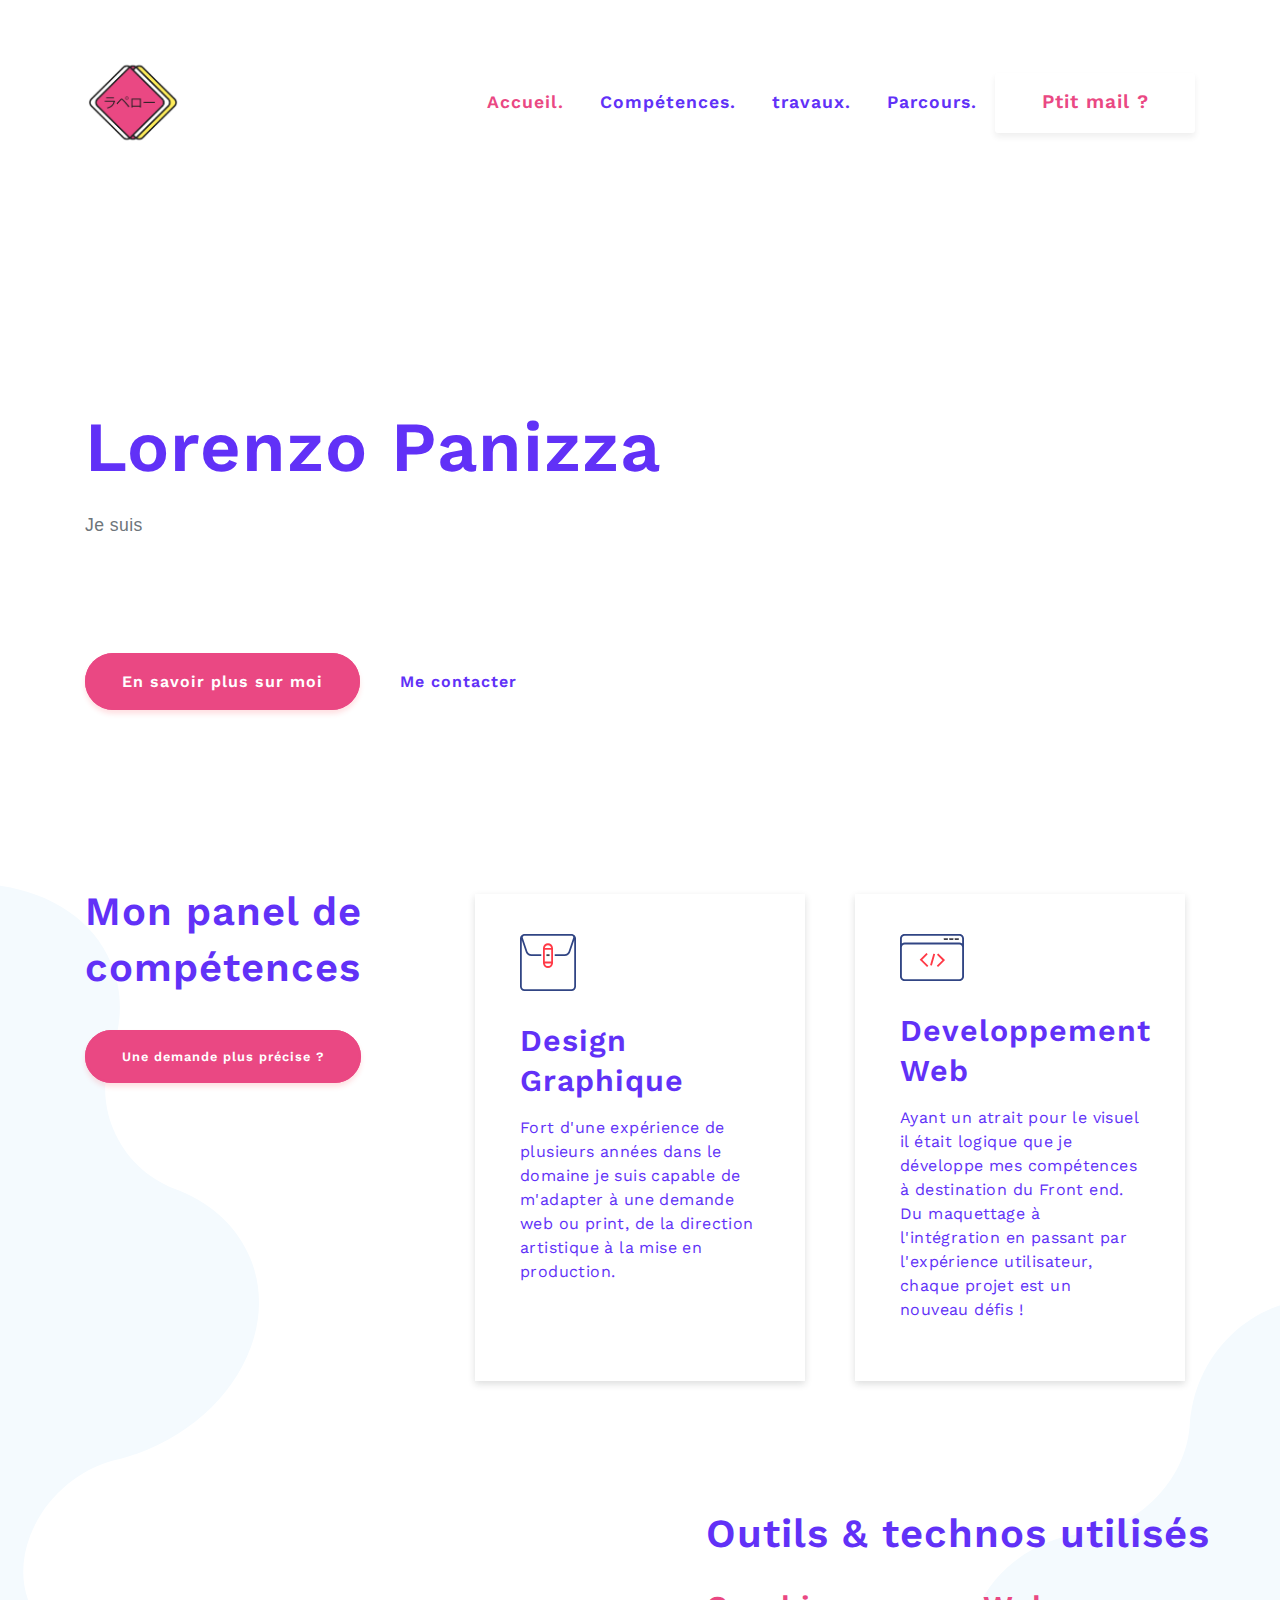
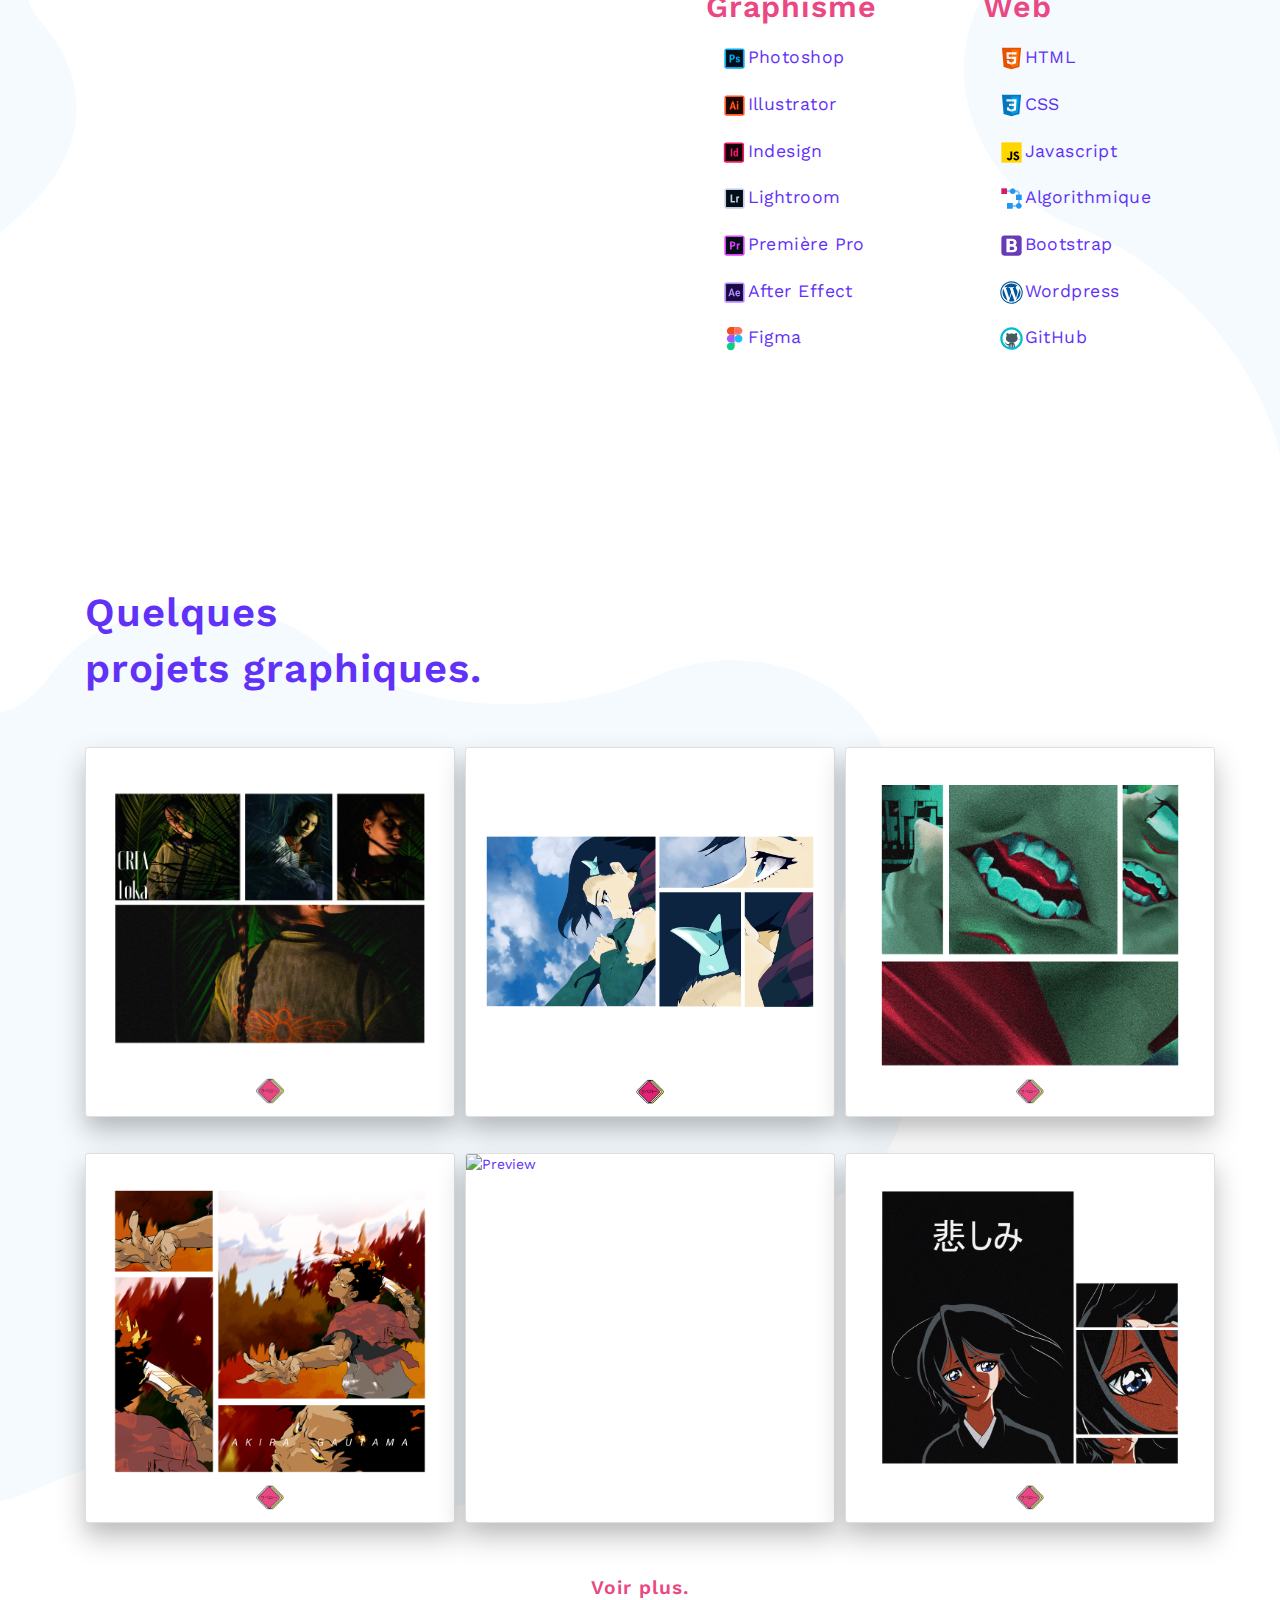
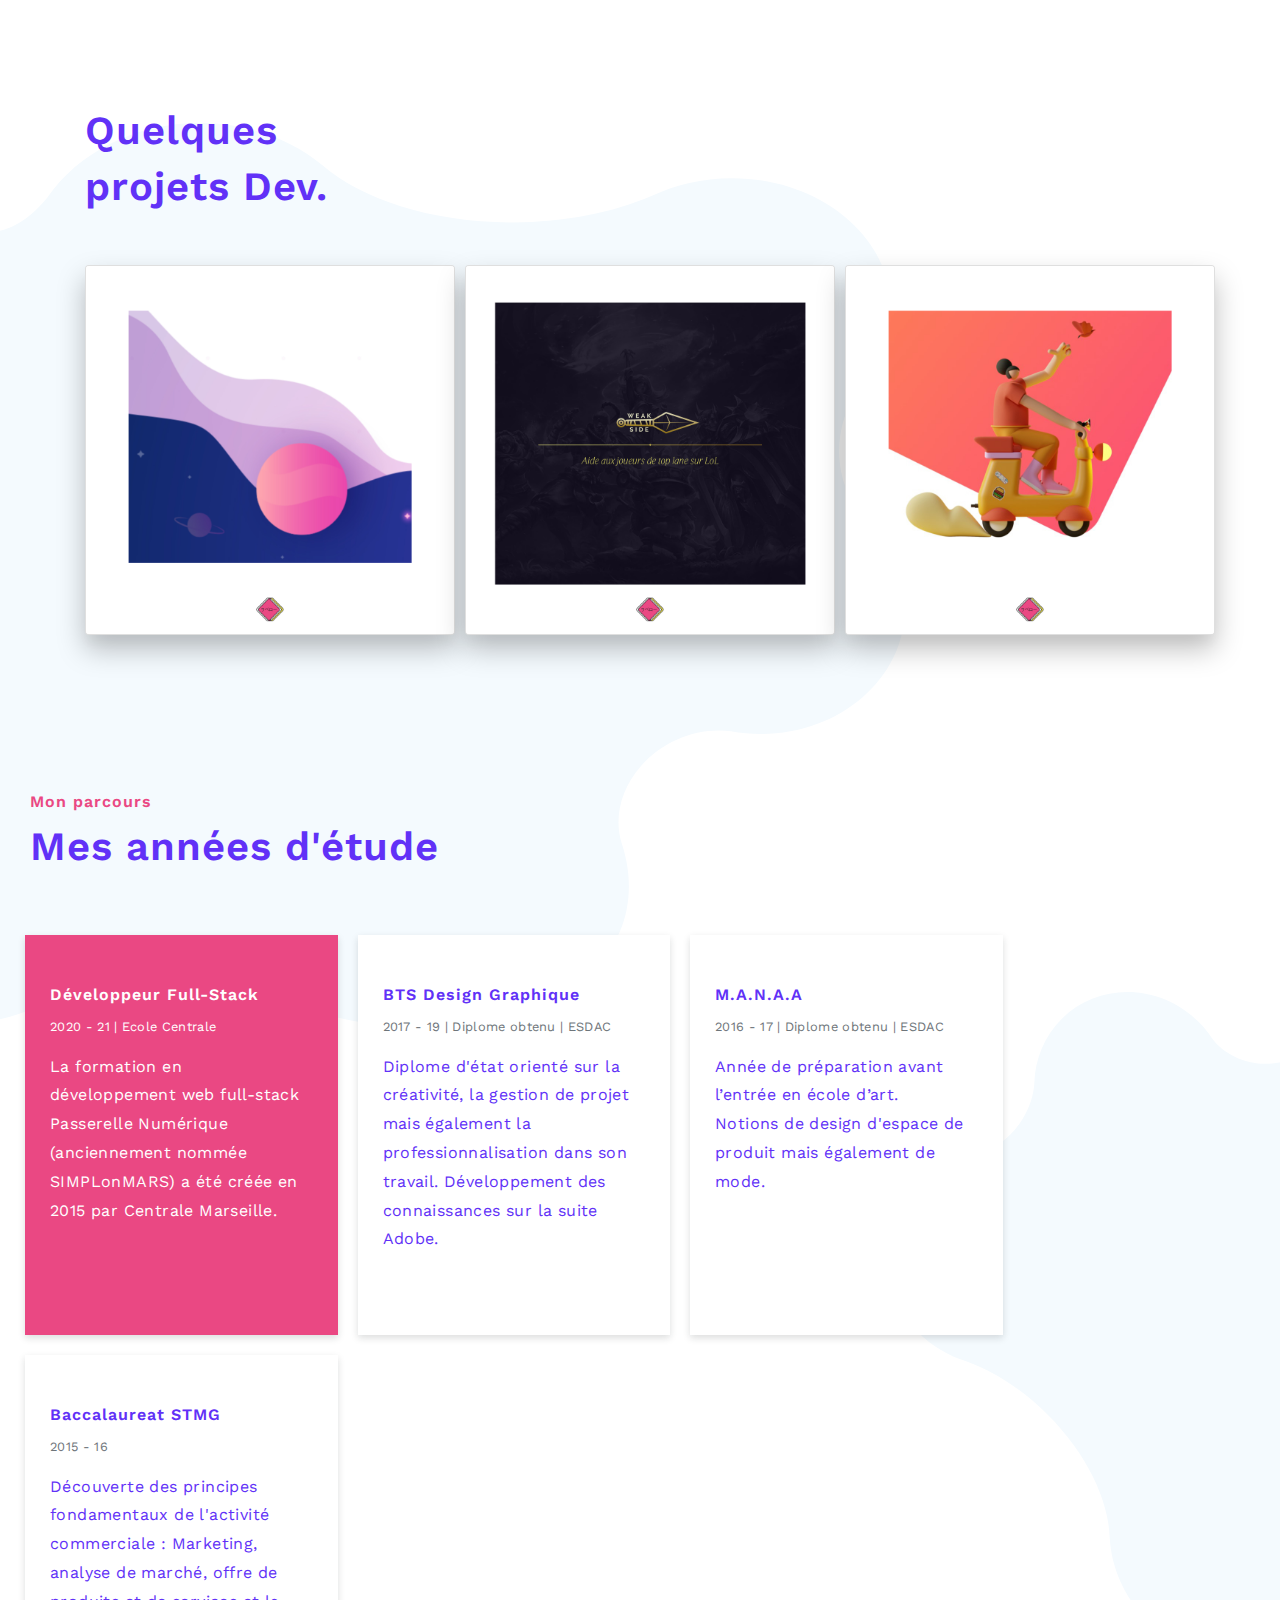
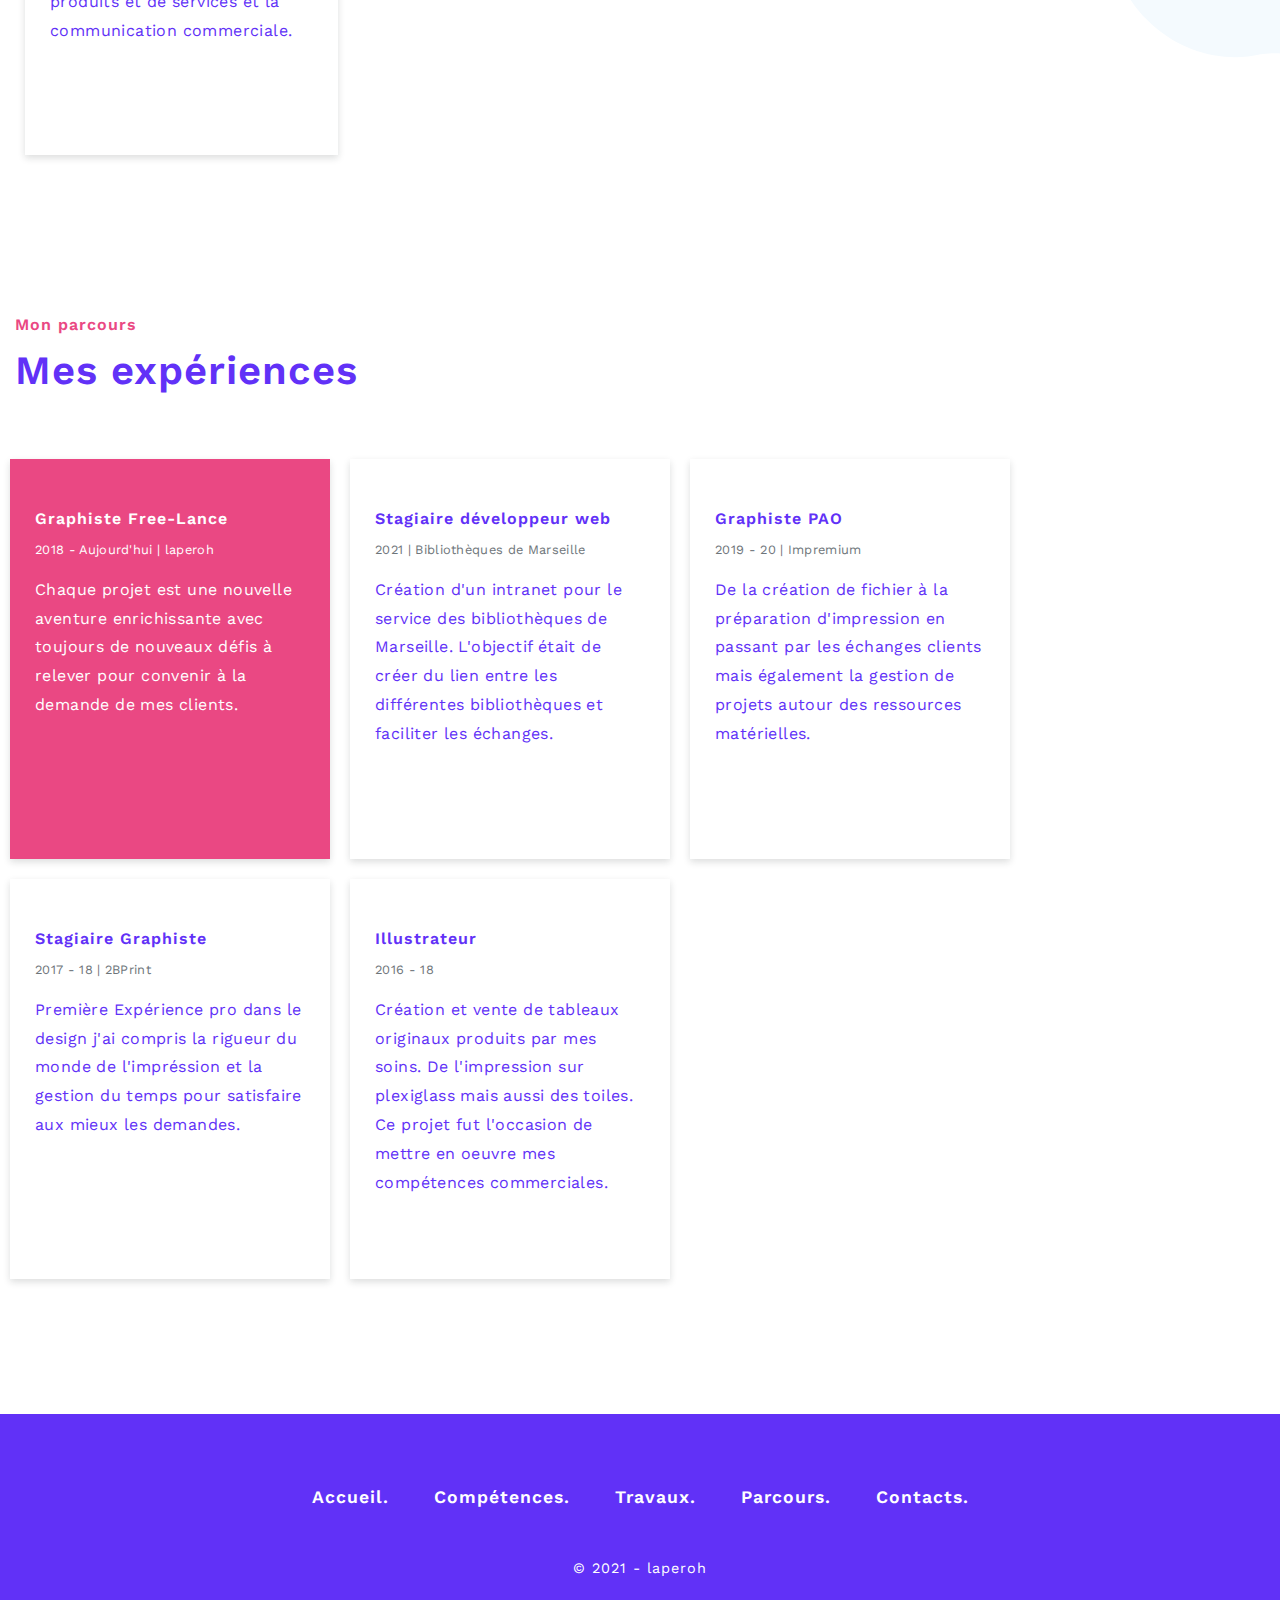
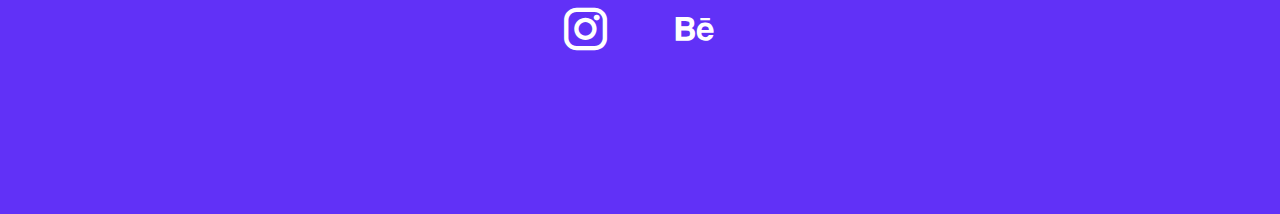
==== commit 789b1de6: "ajout des descriptions des projets artistiques" ====
--- a/index.html
+++ b/index.html
@@ -12,7 +12,6 @@
     <link rel="stylesheet" href="icofont.min.css">
     <link href="css/bootstrap.min.css" rel="stylesheet" />
     <link href="css/slick.css" rel="stylesheet" />
-
     <link href="css/main.css" rel="stylesheet" />
     <!-- Document Title -->
     <title>Lorenzo AP | Portfolio</title>
@@ -66,7 +65,18 @@
 
                 <div class="hero-container" data-aos="fade-in">
                     <h1>Lorenzo Panizza</h1>
-                    <p>Je suis <span class="typed" data-typed-items="Designer, Developpeur, Fermier, Freelancer, passé chez So, Photographe, Astronaute, Mid Laner"></span></p>
+                  <div class="content">
+  <div class="content__container">
+    <p class="">Je suis</p>
+    <ul class="content__container__list">
+  <li class="content__container__list__item">'Graphiste'</li>
+      <li class="content__container__list__item">'Développeur web'</li>
+      <li class="content__container__list__item">'Illustrateur'</li>
+      <li class="content__container__list__item">'Free Lance'</li>
+      
+    </ul>
+  </div>
+</div>
                 </div>
                 </script>
                 <!-- Texte header -->
@@ -296,7 +306,7 @@
                                     <img src="images/projets-graphisme/mind-typo.jpg" class="photobox__preview" alt="Preview">
                                     <!-- Replace Image Title Under -->
                                     <span class="photobox__label">Travail Typographique</span>
-                                    <span class="photobox__label" style="top:60%;"><a href="" style="color:white">En savoir plus</a></span>
+                                    <span class="photobox__label" style="top:60%;"><a href="projet/projet789.html" style="color:white">En savoir plus</a></span>
                                 </div>
                             </div>
                         </div>
@@ -308,7 +318,7 @@
                                     <img src="images/projets-graphisme/dexter-typo.jpg" class="photobox__preview" alt="Preview">
                                     <!-- Replace Image Title Under -->
                                     <span class="photobox__label">Travail Typographique</span>
-                                    <span class="photobox__label" style="top:60%;"><a href="" style="color:white">En savoir plus</a></span>
+                                    <span class="photobox__label" style="top:60%;"><a href="projet/projet789.html" style="color:white">En savoir plus</a></span>
                                 </div>
                             </div>
                         </div>
@@ -319,7 +329,7 @@
                                     <img src="images/projets-graphisme/lucifer-typo.jpg" class="photobox__preview" alt="Preview">
                                     <!-- Replace Image Title Under -->
                                     <span class="photobox__label">Travail Typographique</span>
-                                    <span class="photobox__label" style="top:60%;"><a href="" style="color:white">En savoir plus</a></span>
+                                    <span class="photobox__label" style="top:60%;"><a href="projet/projet789.html" style="color:white">En savoir plus</a></span>
                                 </div>
                             </div>
                         </div>
@@ -370,7 +380,7 @@
                                 <img src="images/projets-dev/weakside.jpg" class="photobox__preview" alt="Preview">
                                 <!-- Replace Image Title Under -->
                                 <span class="photobox__label"><a class="projet-dev-a" href="https://weakside.fr/">Visiter</a></span>
-                                <span class="photobox__label" style="top:60%;"><a href="" style="color:white">En savoir plus</a></span>
+                                <span class="photobox__label" style="top:60%;"><a href="projet/projetws.html" style="color:white">En savoir plus</a></span>
                             </div>
                         </div>
                     </div>
@@ -574,7 +584,6 @@
                     <h6>© 2021 - laperoh</h6>
                     <ul class="social">
                         <li><a href="http://instagram.com/lorenzoape/"><i class="icofont-instagram"></i></a></li>
-                        <li><a href="https://twitter.com/Lorenzo20372181"><i class="icofont-twitter"></i></a></li>
                         <li><a href="https://www.behance.net/lorenzoap"><i class="icofont-behance"></i></a></li>
                     </ul>
                 </div>
--- a/css/main.css
+++ b/css/main.css
@@ -5,6 +5,7 @@
     Author URI: https://www.graphberry.com/
     Version: 1.0
 -------------------------------------------------------------*/
+
 
 /*-----------------------------------------------------------
     1  General Styles
@@ -20,6 +21,7 @@
     11 Responsive 
 -------------------------------------------------------------*/
 
+
 /*-----------------------------------------------------------
     1. General Styles 
 -------------------------------------------------------------*/
@@ -96,6 +98,7 @@
     max-width: 76.666667%;
 }
 
+
 /*-----------------------------------------------------------
   2. Typography 
 ------------------------------------------------------------*/
@@ -162,6 +165,7 @@
     margin-bottom: 15px;
     letter-spacing: 0.025em;
 }
+
 
 /*-----------------------------------------------------------
   3. Buttons & Links
@@ -347,6 +351,7 @@
     top: 60%;
 }
 
+
 /*-----------------------------------------------------------
   4. Header
 -------------------------------------------------------------*/
@@ -407,12 +412,13 @@
 }
 
 .hero p {
-    margin-bottom: 50px;
+    margin-bottom: 5px;
 }
 
 .box-set {
     height: 487px;
 }
+
 
 /*-----------------------------------------------------------
   5. Services
@@ -453,6 +459,7 @@
     margin-bottom: 30px;
 }
 
+
 /*-----------------------------------------------------------
   6. About
 -------------------------------------------------------------*/
@@ -460,6 +467,7 @@
 .about {
     margin-bottom: 150px;
 }
+
 
 /*-----------------------------------------------------------
  7. Portfolio
@@ -530,6 +538,7 @@
     left: 15%;
     margin: 0%;
 }
+
 
 /* Portfolio Gallery Hover */
 
@@ -599,6 +608,7 @@
     display: none;
     transition: all 0.3s ease;
 }
+
 
 /*-----------------------------------------------------------
   8. Blog
@@ -676,10 +686,6 @@
     color: #fff;
 }
 
-#blog-drag {
-    flex-wrap: nowrap;
-}
-
 .hide-blog {
     display: none;
 }
@@ -702,6 +708,7 @@
     display: none;
 }
 
+
 /*-----------------------------------------------------------
   9. Contact
 -------------------------------------------------------------*/
@@ -755,6 +762,7 @@
     font-weight: 600;
 }
 
+
 /*-----------------------------------------------------------
   10. Footer
 -------------------------------------------------------------*/
@@ -820,11 +828,12 @@
     padding: 5%;
 }
 
-.cover-class{
+.cover-class {
     background-image: url(../images/cover/cover-noel.jpg);
     background-size: cover;
     background-repeat: no-repeat;
 }
+
 
 /*-----------------------------------------------------------
   11. Responsive
@@ -991,4 +1000,129 @@
     .social li {
         display: block;
     }
+}
+
+
+/* animation text */
+
+.content {
+    height: 160px;
+    overflow: hidden;
+    font-family: "Lato", sans-serif;
+    font-size: 35px;
+    line-height: 40px;
+    color: #ea4883;
+}
+
+.content__container {
+    font-weight: 400;
+    overflow: hidden;
+    height: 40px;
+}
+
+.content__container__text {
+    display: inline;
+    float: left;
+    margin: 0;
+}
+
+.content__container__list {
+    margin-top: 0;
+    padding-left: 110px;
+    text-align: left;
+    list-style: none;
+    -webkit-animation-name: change;
+    -webkit-animation-duration: 10s;
+    -webkit-animation-iteration-count: infinite;
+    animation-name: change;
+    animation-duration: 10s;
+    animation-iteration-count: infinite;
+}
+
+.content__container__list__item {
+    line-height: 40px;
+    margin: 0;
+}
+
+@-webkit-keyframes change {
+    0%,
+    12.66%,
+    100% {
+        transform: translate3d(0, 0, 0);
+    }
+    16.66%,
+    29.32% {
+        transform: translate3d(0, -25%, 0);
+    }
+    33.32%,
+    45.98% {
+        transform: translate3d(0, -50%, 0);
+    }
+    49.98%,
+    62.64% {
+        transform: translate3d(0, -75%, 0);
+    }
+    66.64%,
+    79.3% {
+        transform: translate3d(0, -50%, 0);
+    }
+    83.3%,
+    95.96% {
+        transform: translate3d(0, -25%, 0);
+    }
+}
+
+@keyframes change {
+    0%,
+    12.66%,
+    100% {
+        transform: translate3d(0, 0, 0);
+    }
+    16.66%,
+    29.32% {
+        transform: translate3d(0, -25%, 0);
+    }
+    33.32%,
+    45.98% {
+        transform: translate3d(0, -50%, 0);
+    }
+    49.98%,
+    62.64% {
+        transform: translate3d(0, -75%, 0);
+    }
+    66.64%,
+    79.3% {
+        transform: translate3d(0, -50%, 0);
+    }
+    83.3%,
+    95.96% {
+        transform: translate3d(0, -25%, 0);
+    }
+}
+
+
+/* /carousel */
+
+.top-content .carousel-item {
+    height: 100vh;
+    min-height: 400px;
+}
+
+.top-content .carousel-item img {
+    height: 100%;
+    object-fit: cover;
+}
+
+.top-content {
+    z-index: 5;
+}
+
+#descr {
+    z-index: 999;
+}
+
+@media (max-width: 575px) {
+    .top-content .carousel-item {
+        max-height: 400px;
+    }
 }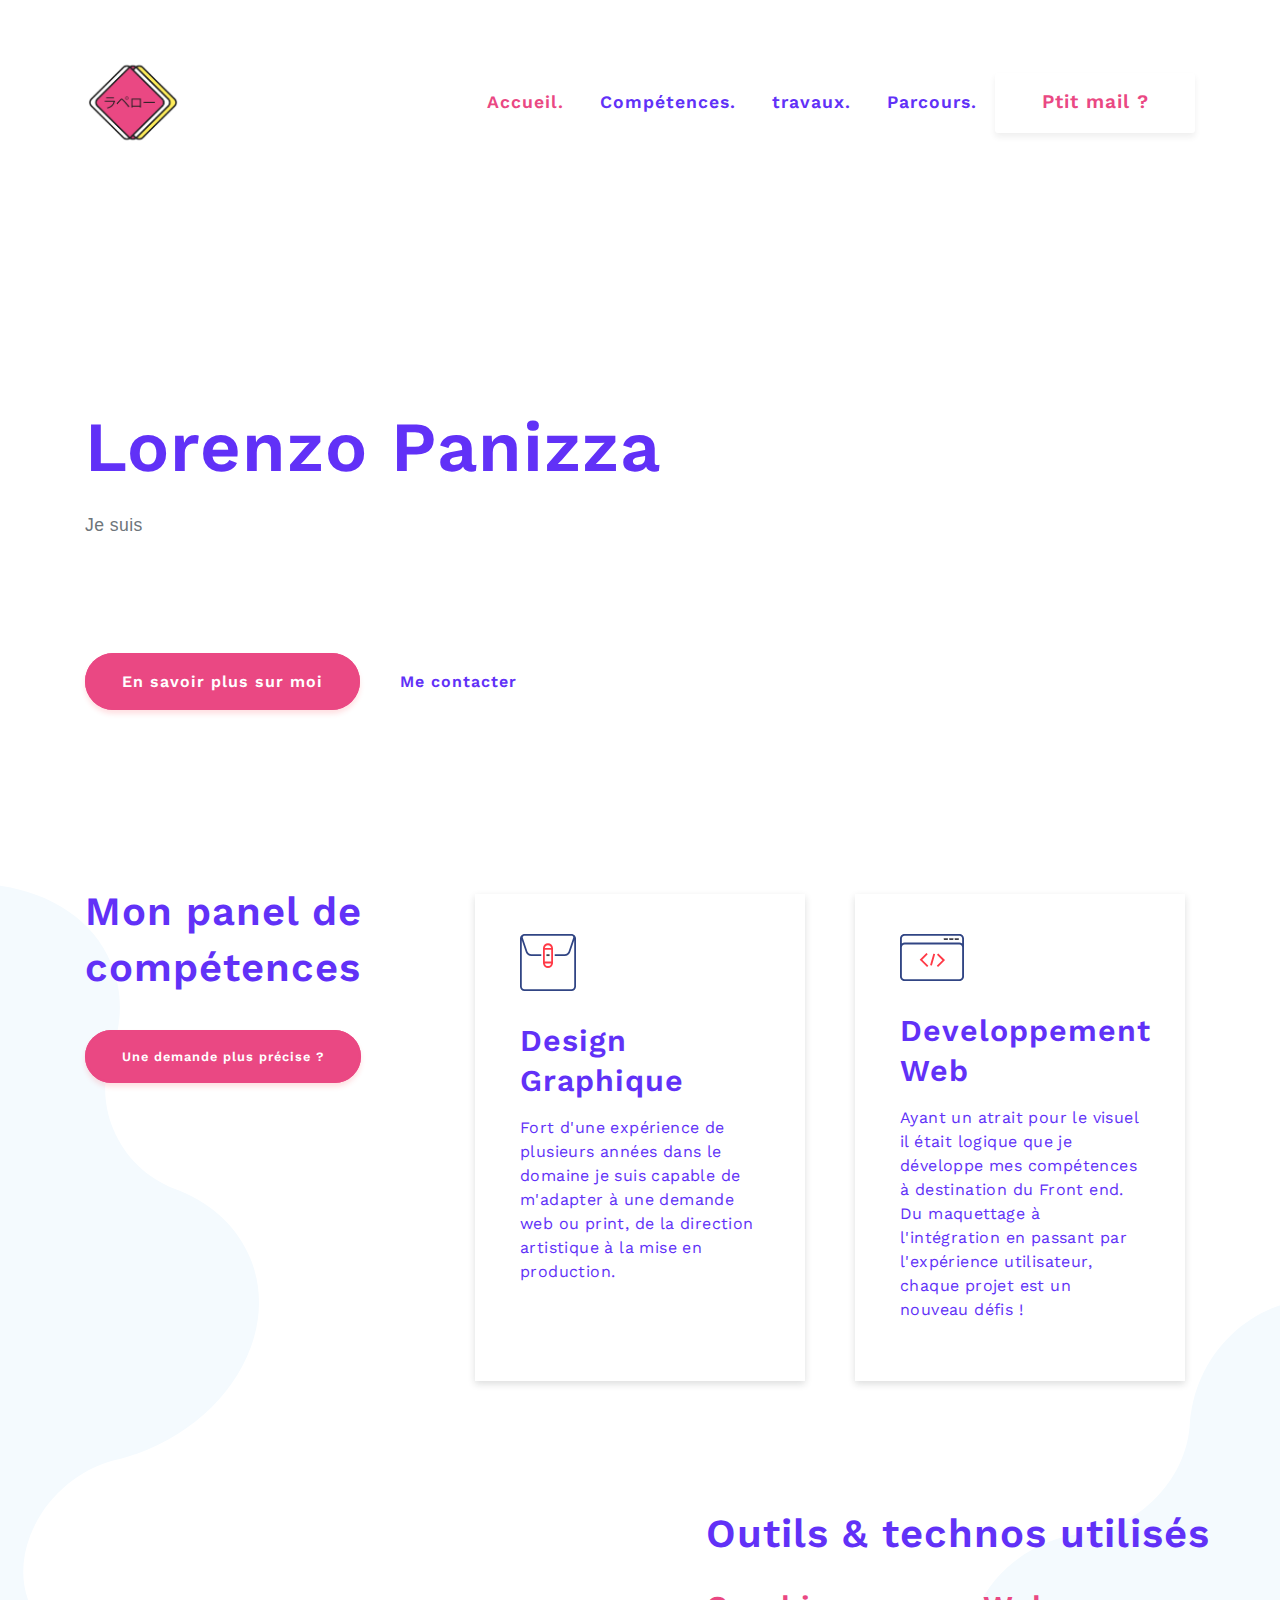
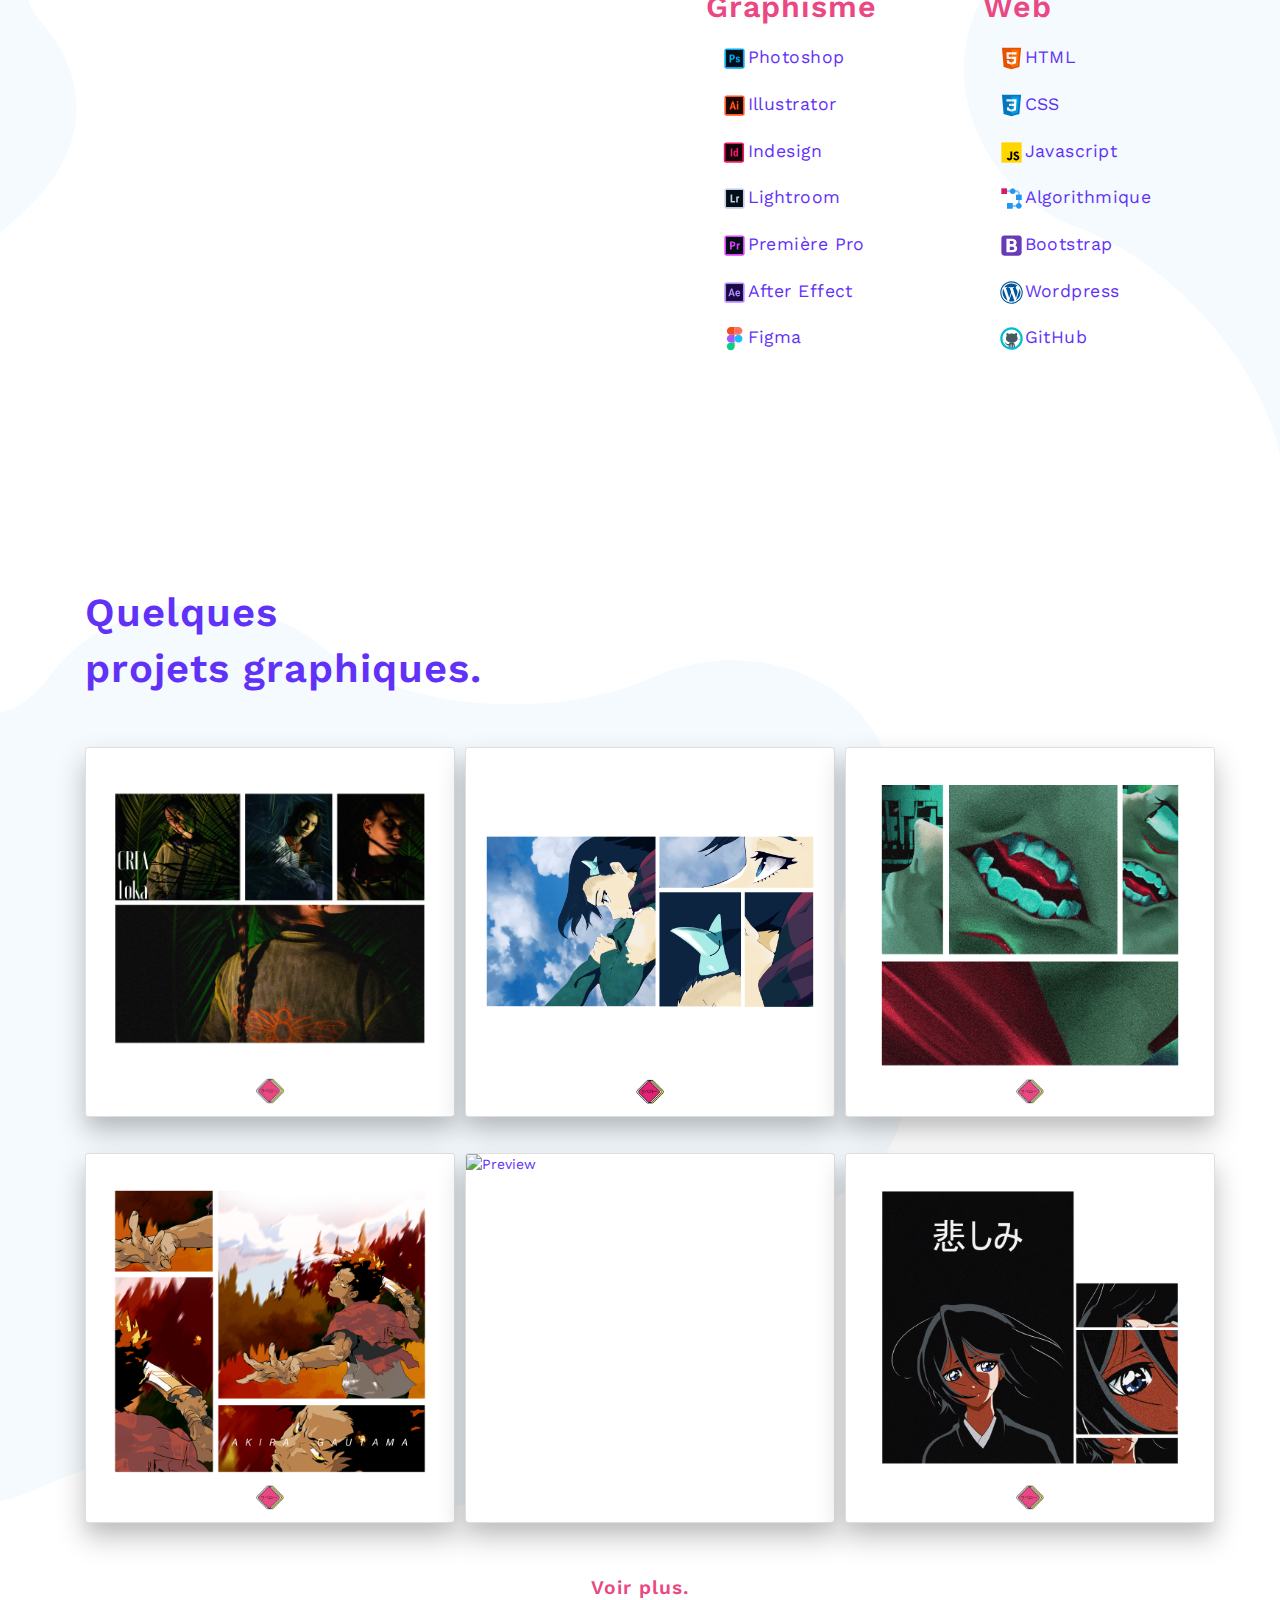
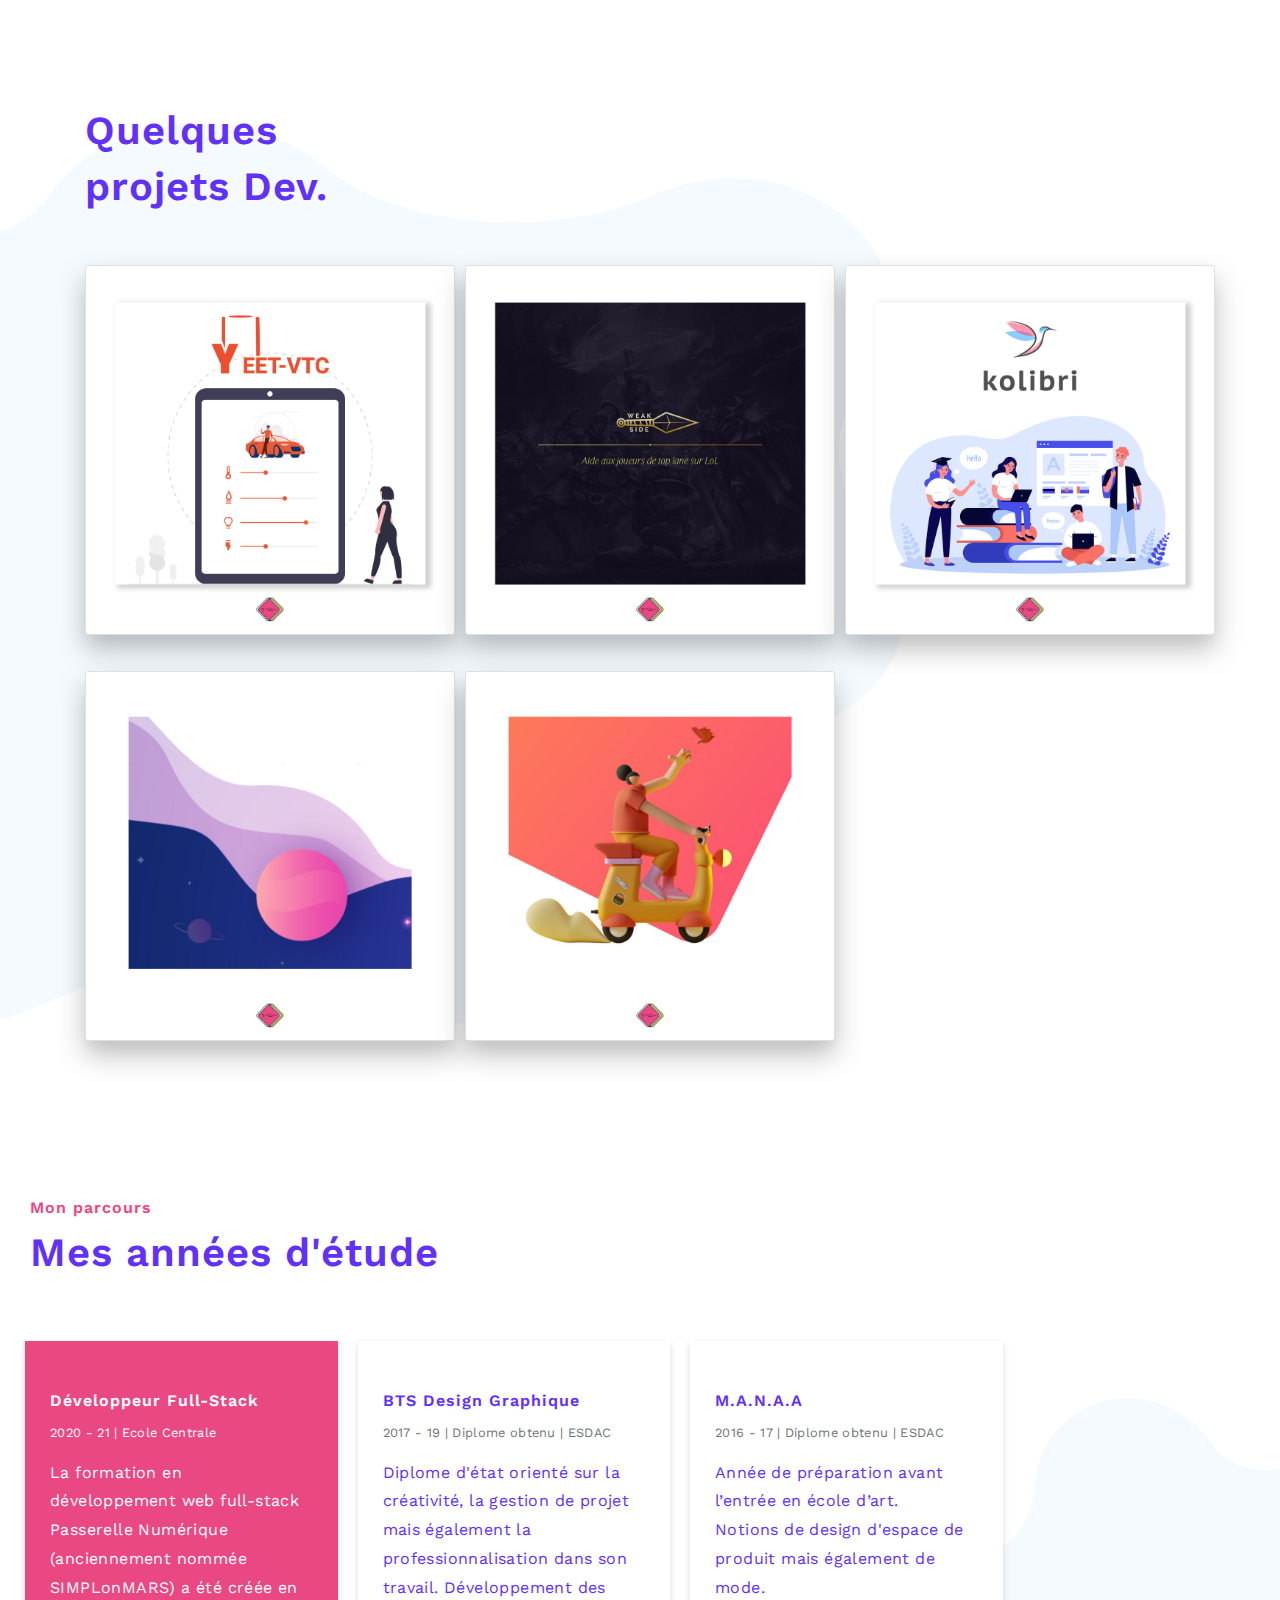
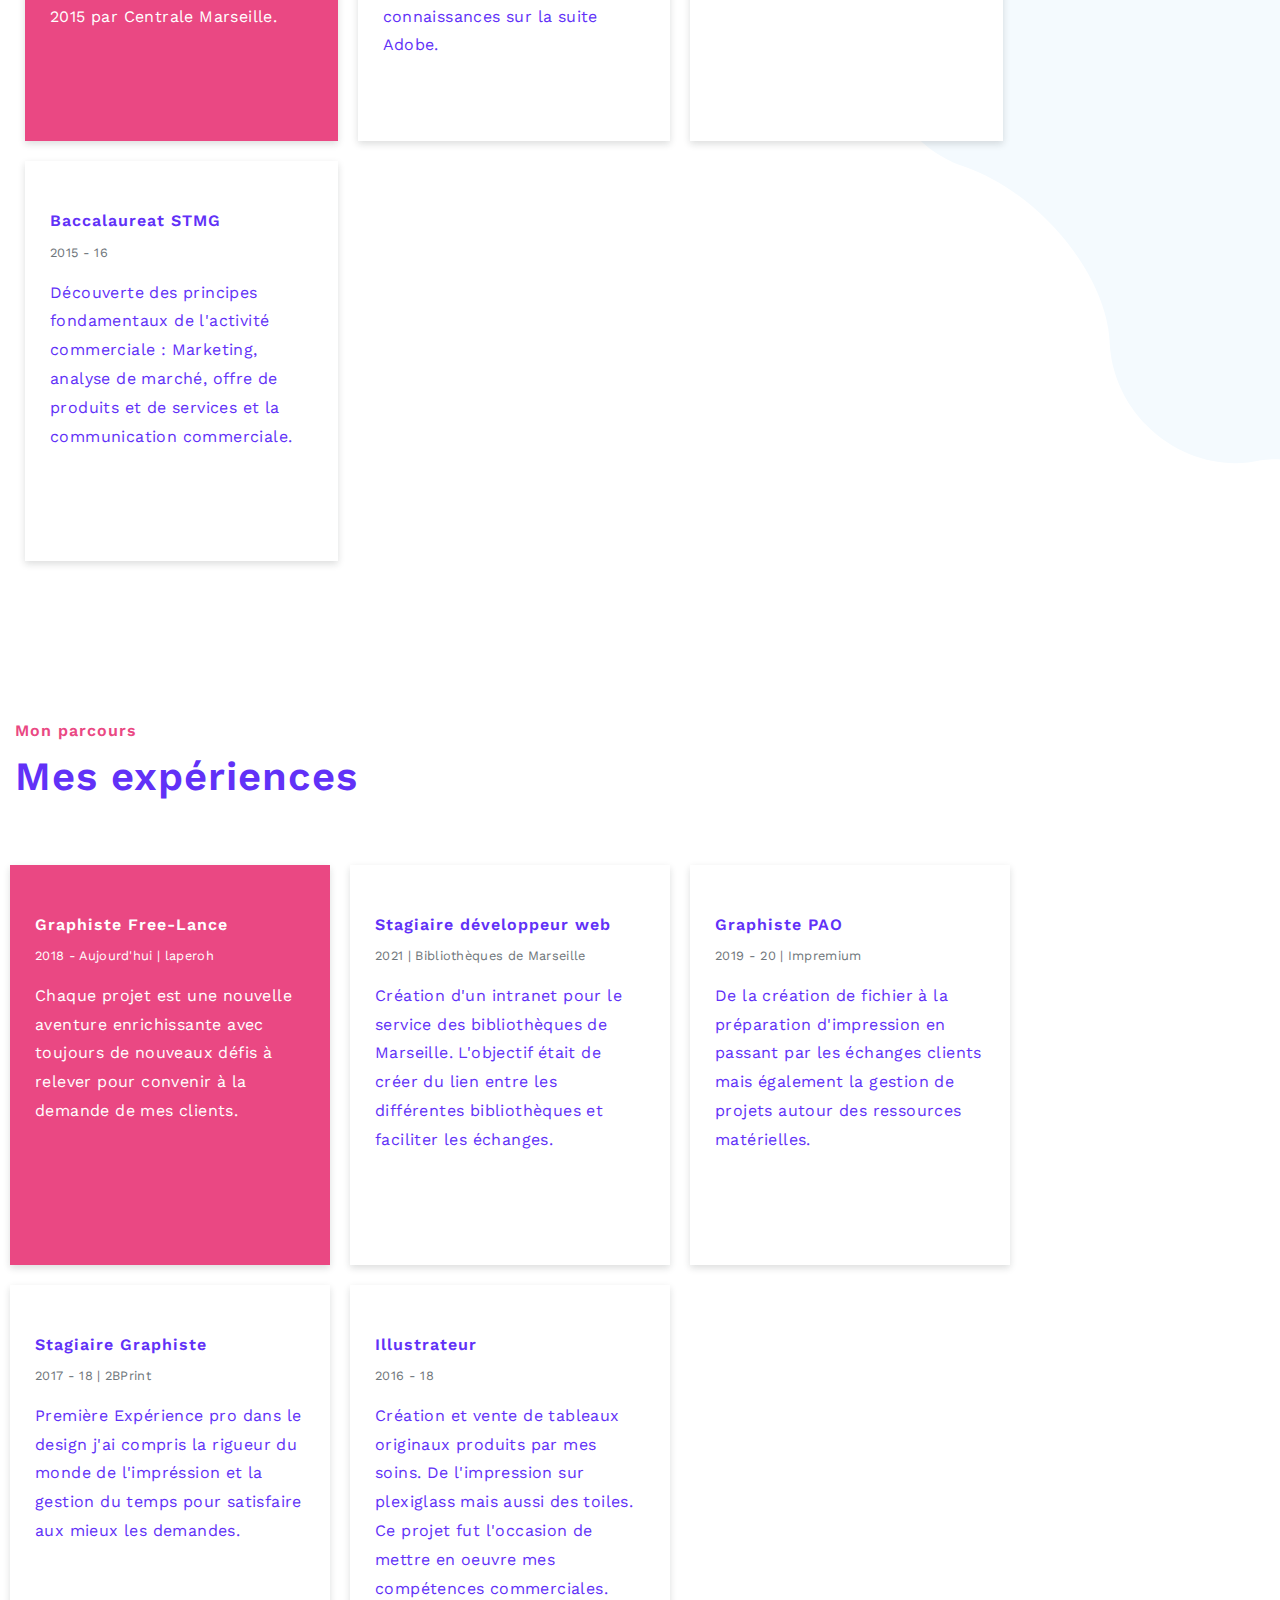
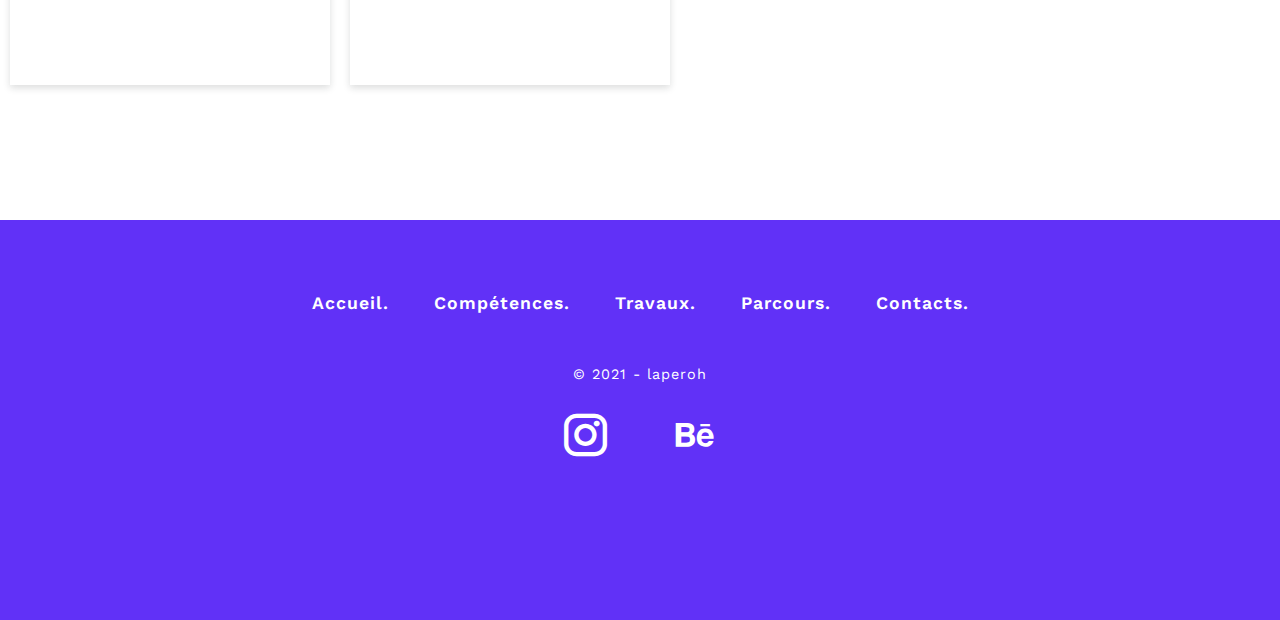
==== commit d4385c97: "ajout de nouveaux projets dev" ====
--- a/index.html
+++ b/index.html
@@ -365,10 +365,10 @@
                         <div class="photobox photobox_type10">
                             <div class="photobox__previewbox card card-4">
                                 <!-- Replace Patch to Image Under -->
-                                <img src="images/projets-dev/scope.jpg" class="photobox__preview" alt="Preview">
-                                <!-- Replace Image Title Under -->
-                                <span class="photobox__label"><a class="projet-dev-a" href="https://pn-promo7.github.io/ecommerce-lorenzoaper/">Visiter</a></span>
-                                <span class="photobox__label" style="top:60%;"><a href="" style="color:white">En savoir plus</a></span>
+                                <img src="images/projets-dev/yeet.jpg" class="photobox__preview" alt="Preview">
+                                <!-- Replace Image Title Under -->
+                                <span class="photobox__label"><a class="projet-dev-a" href="https://yeet-vtc.com">Visiter</a></span>
+                               
 
                             </div>
                         </div>
@@ -388,15 +388,39 @@
                         <div class="photobox photobox_type10">
                             <div class="photobox__previewbox card card-4">
                                 <!-- Replace Patch to Image Under -->
+                                <img src="images/projets-dev/kolibri.jpg" class="photobox__preview" alt="Preview">
+                                <!-- Replace Image Title Under -->
+                                <span class="photobox__label"><a class="projet-dev-a" href="https://kolibri-assurances.com">Visiter</a></span>
+                               
+                            </div>
+                        </div>
+                    </div>
+                </div>
+                <div class="row">
+                    <div class="col-12 col-lg-4 work-box">
+                        <div class="photobox photobox_type10">
+                            <div class="photobox__previewbox card card-4">
+                                <!-- Replace Patch to Image Under -->
+                                <img src="images/projets-dev/scope.jpg" class="photobox__preview" alt="Preview">
+                                <!-- Replace Image Title Under -->
+                                <span class="photobox__label"><a class="projet-dev-a" href="https://pn-promo7.github.io/ecommerce-lorenzoaper/">Visiter</a></span>
+                               
+
+                            </div>
+                        </div>
+                    </div>
+                    <div class="col-12 col-lg-4 work-box">
+                        <div class="photobox photobox_type10">
+                            <div class="photobox__previewbox card card-4">
+                                <!-- Replace Patch to Image Under -->
                                 <img src="images/projets-dev/trackit.jpg" class="photobox__preview" alt="Preview">
                                 <!-- Replace Image Title Under -->
-                                <span class="photobox__label"><a class="projet-dev-a" href="https://dev-trackit.pantheonsite.io/">Visiter</a></span>
-                                <span class="photobox__label" style="top:60%;"><a href="" style="color:white">En savoir plus</a></span>
-                            </div>
-                        </div>
-                    </div>
-                </div>
-                <div class="row">
+                                <span class="photobox__label"><a class="projet-dev-a" href="https://www.behance.net/gallery/112640211/TrackIt-Tracking-App-for-delivery">Visiter</a></span>
+                                
+                            </div>
+                        </div>
+                    </div>
+                 
                 </div>
                 <!-- Hidden Images From Portfolio
                 <div id="hiden-gallery" class="hide">
